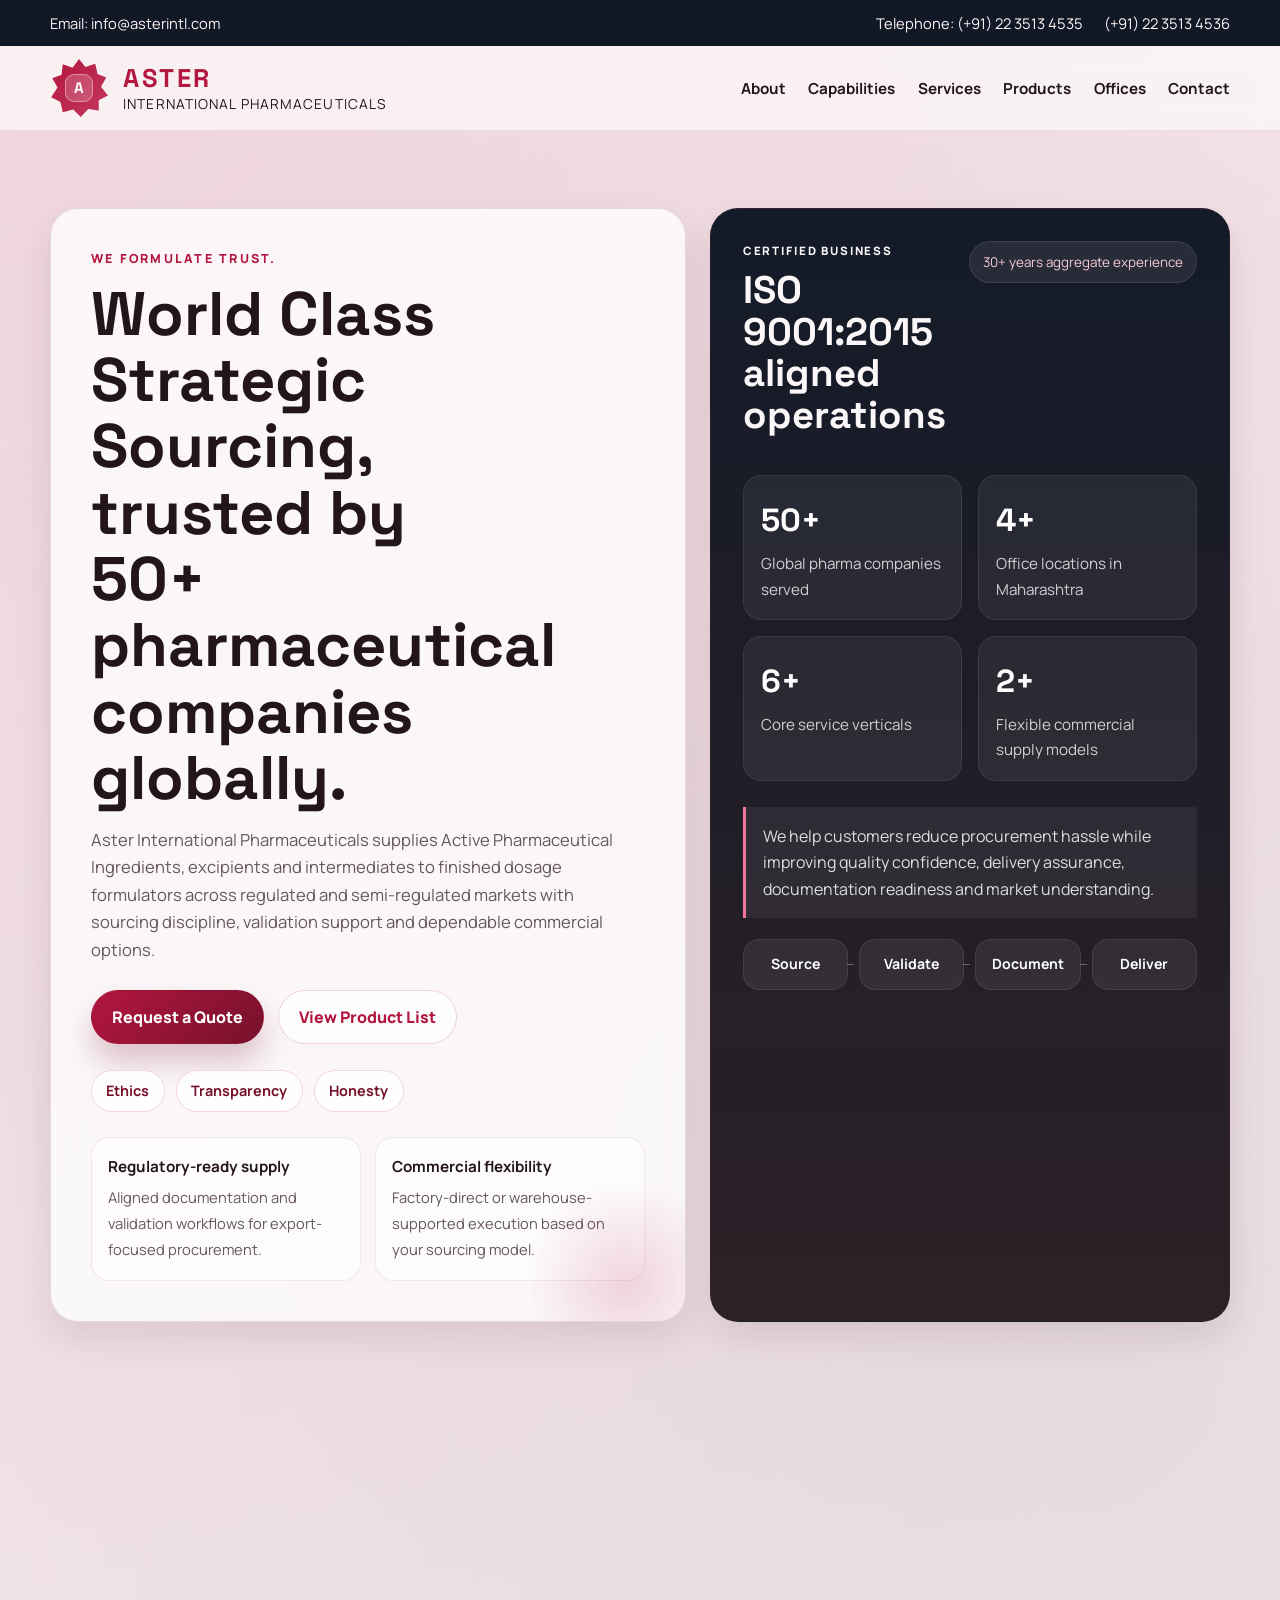
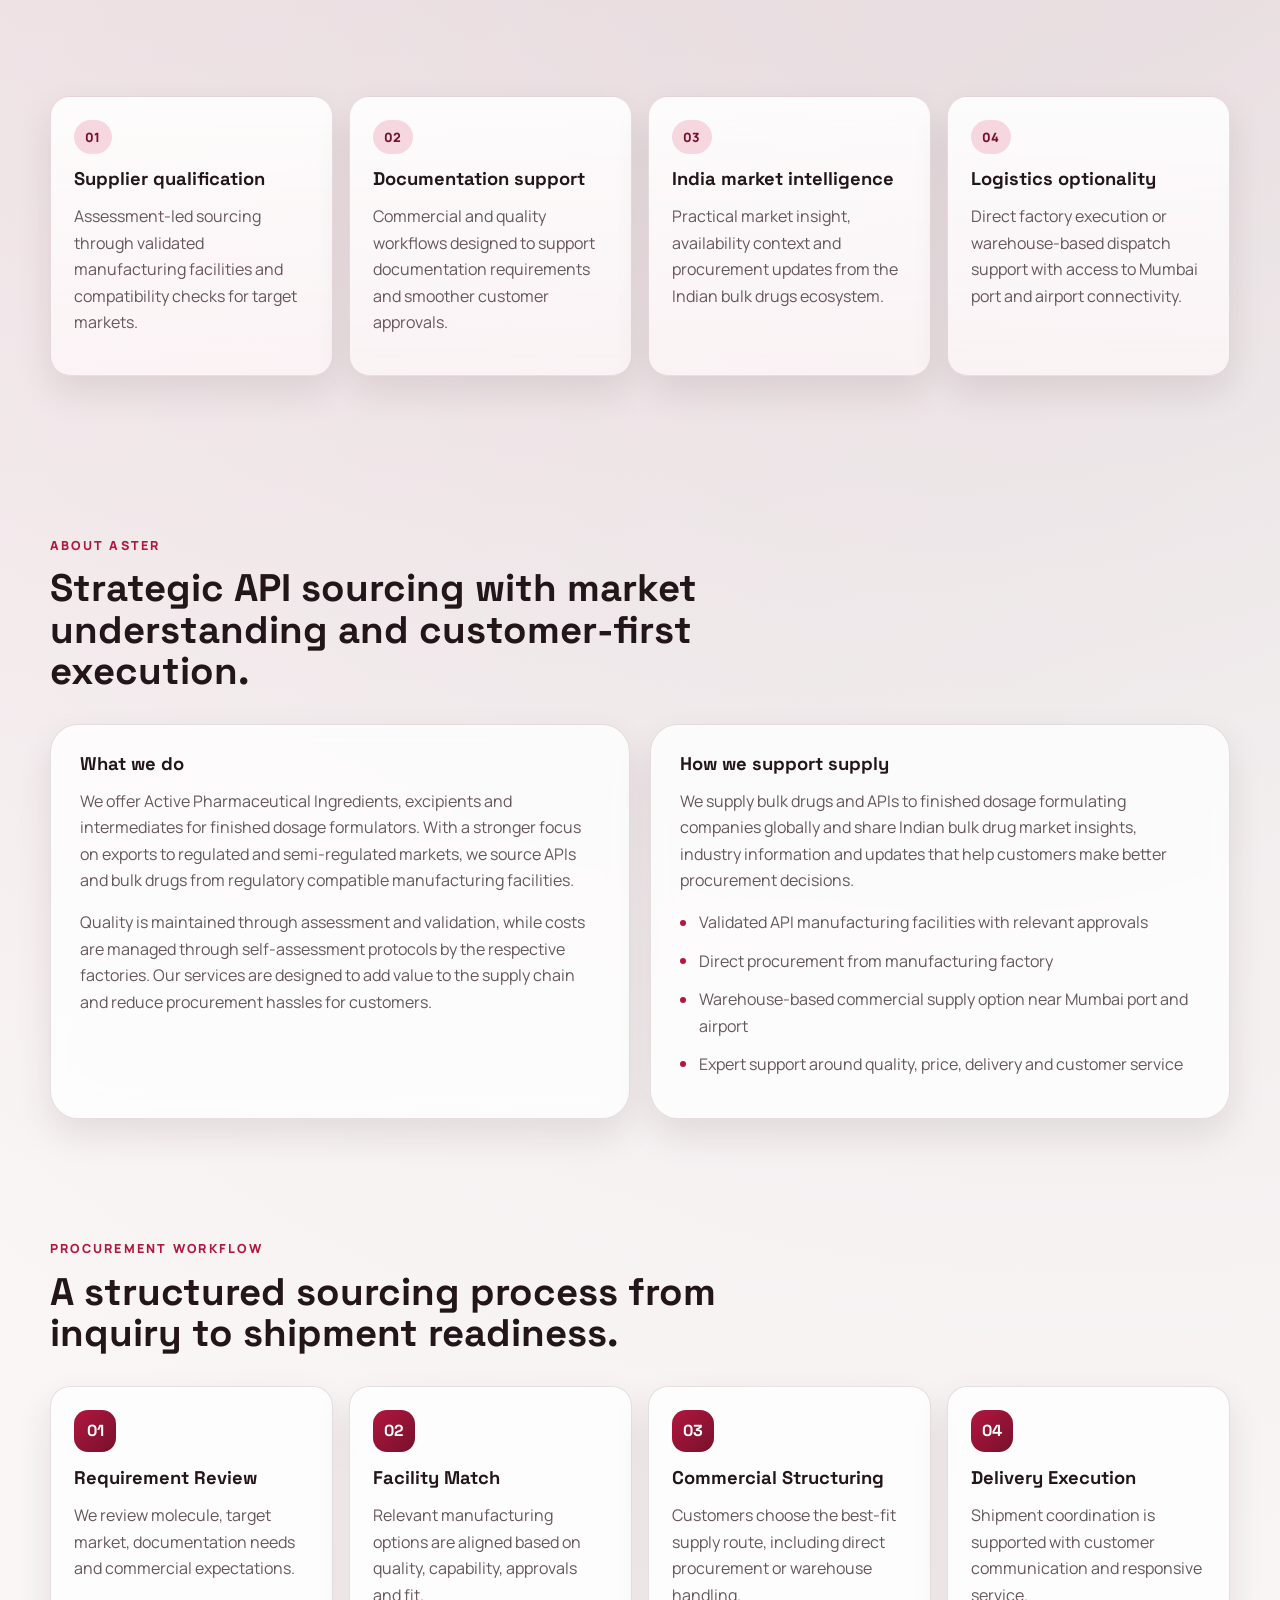
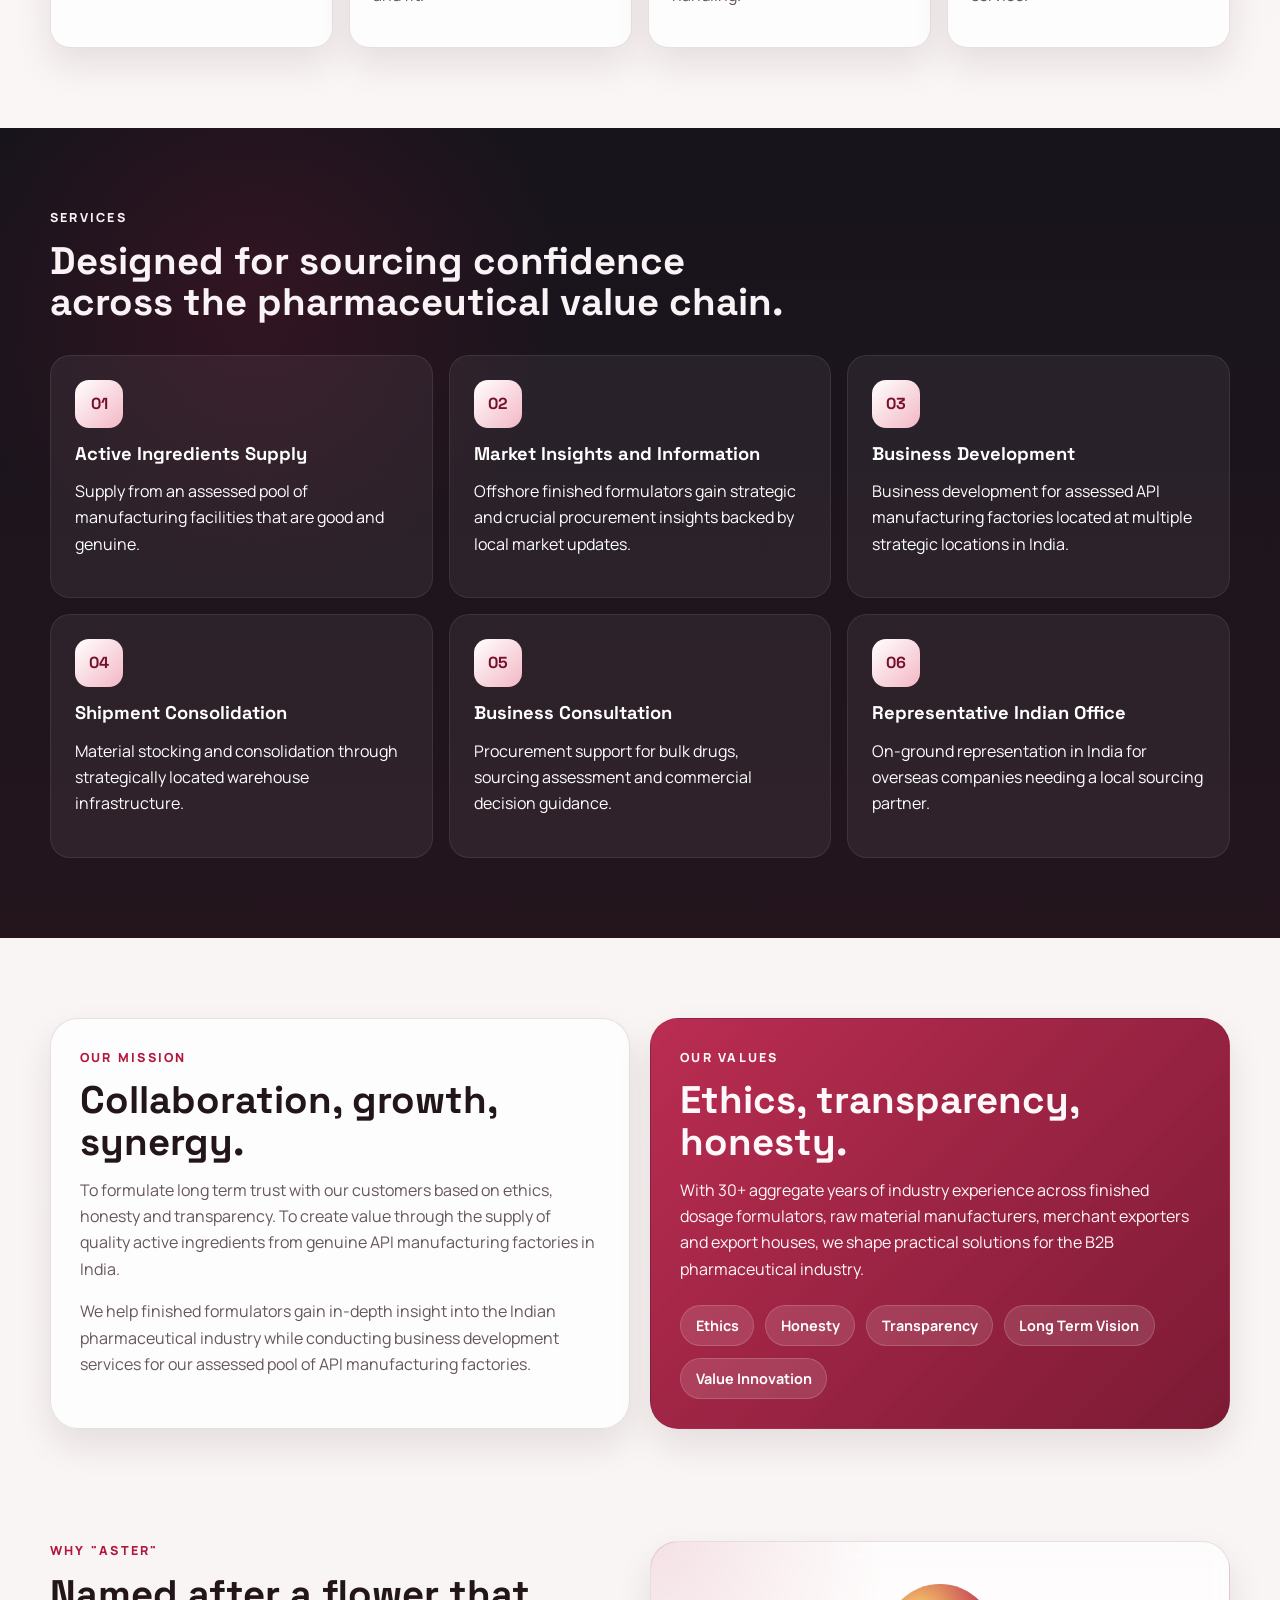
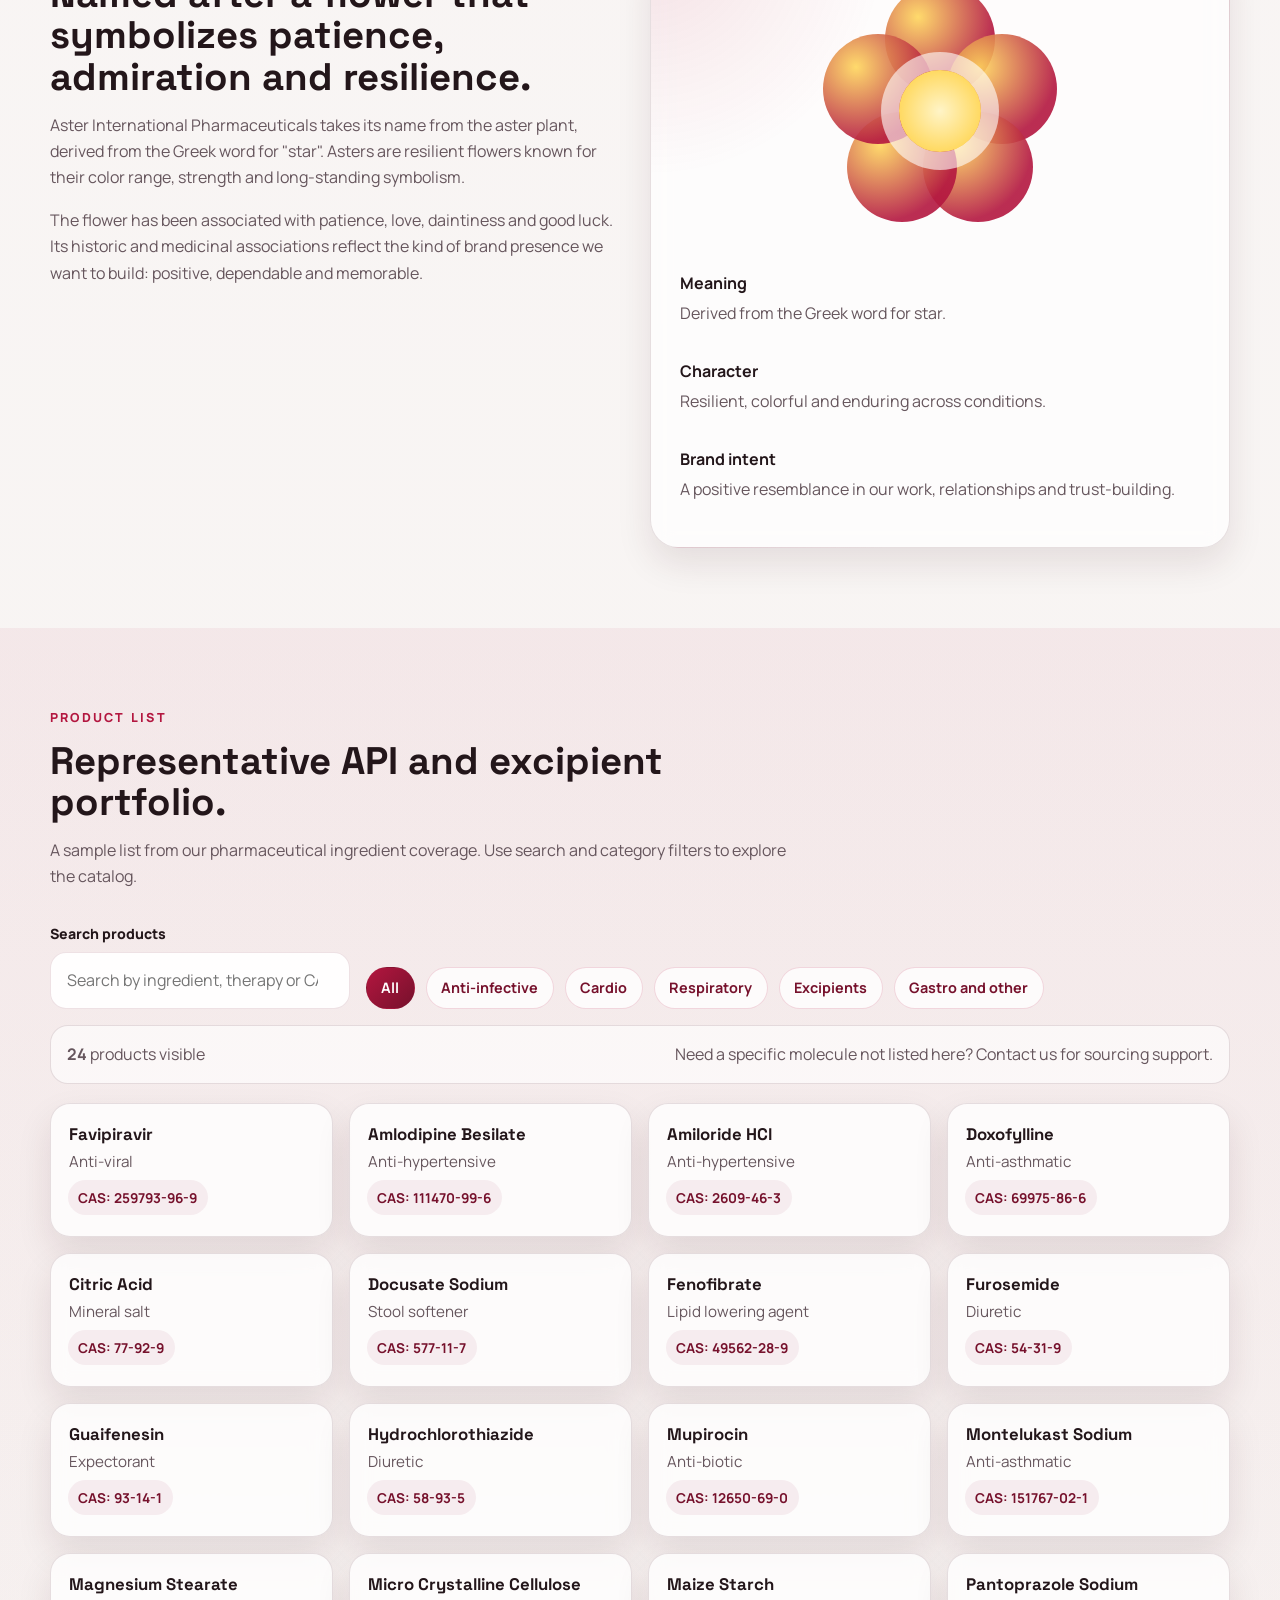
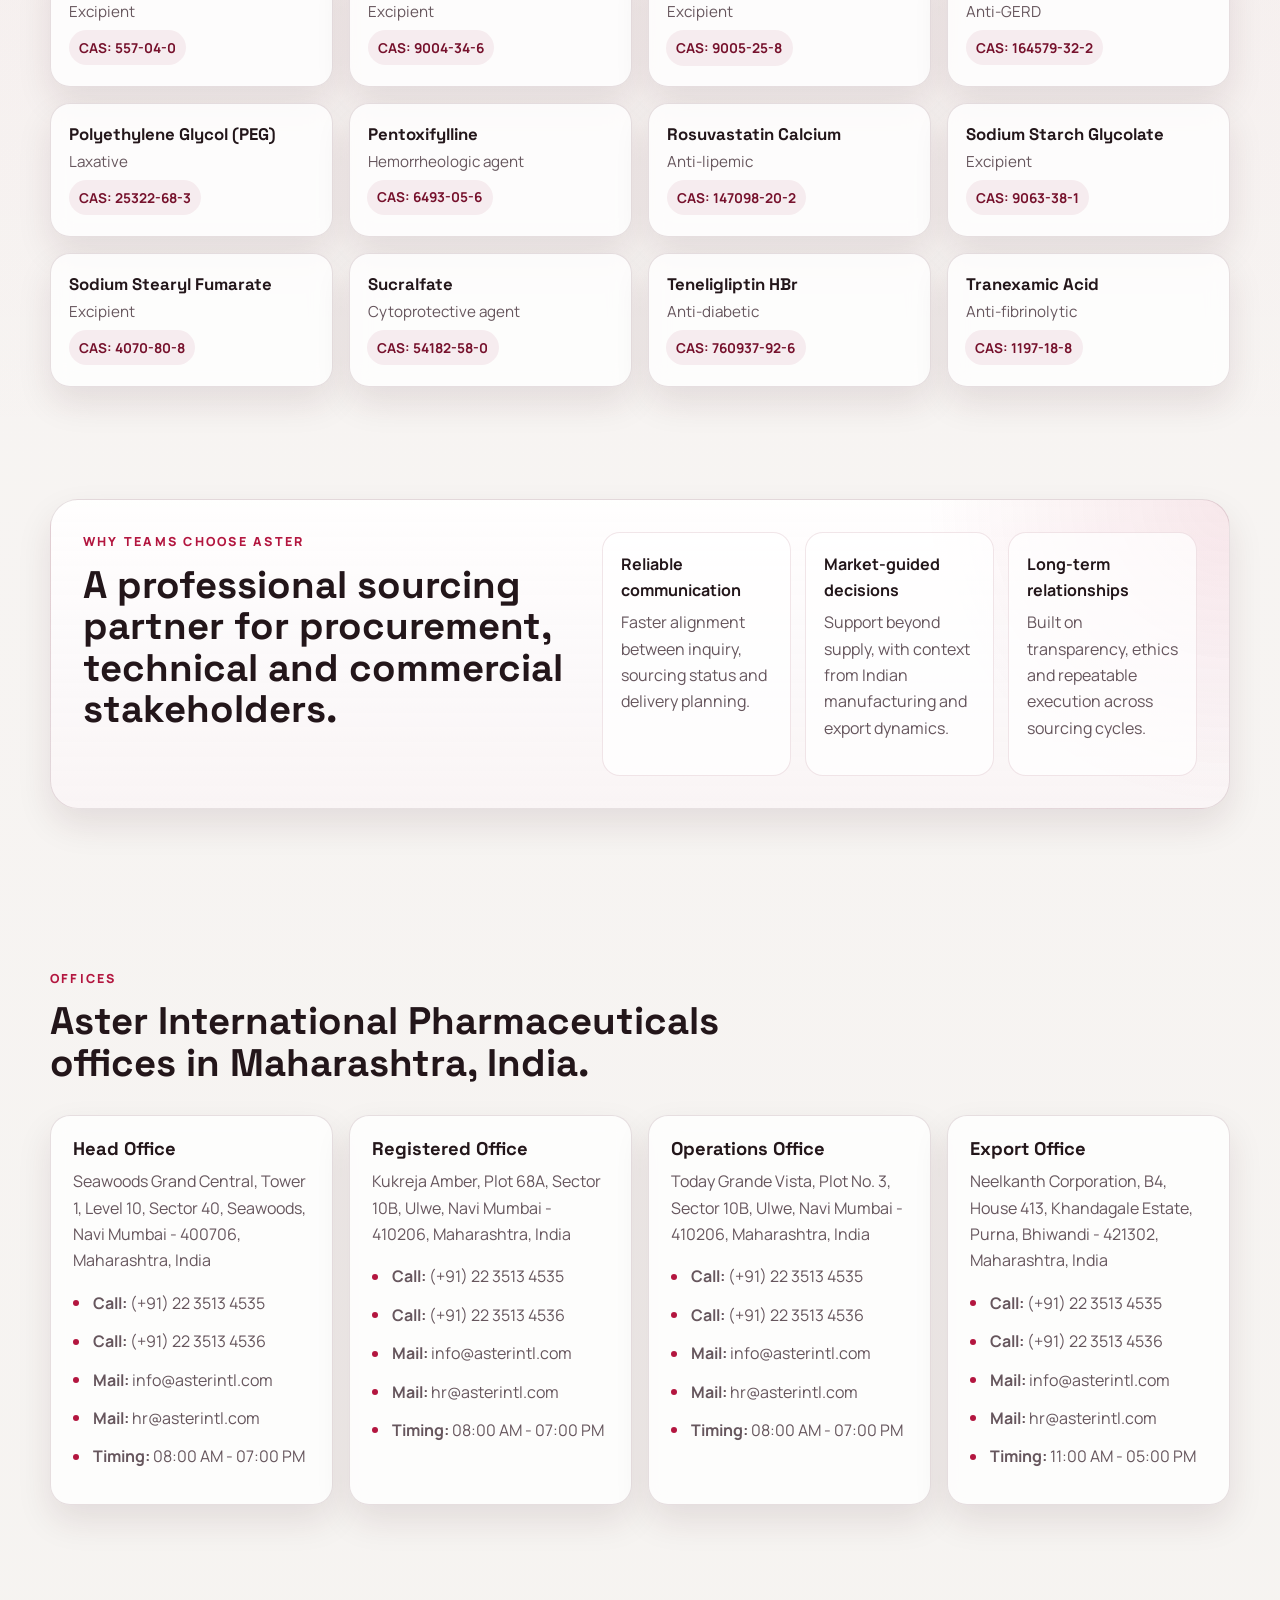
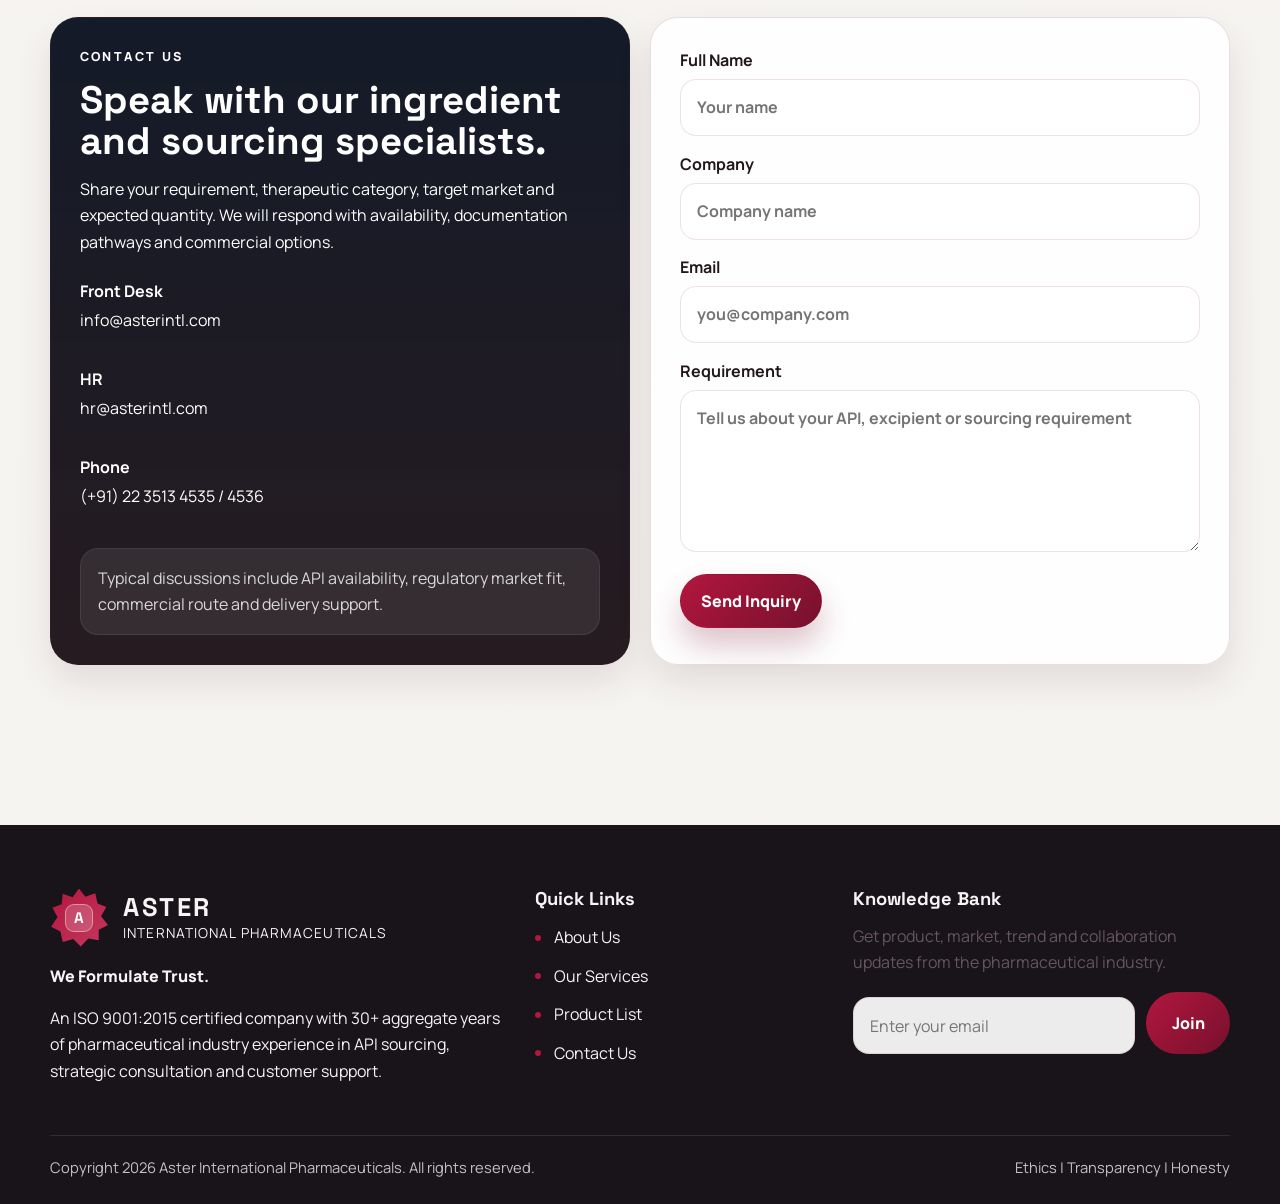
==== index.html @ e291c4d7 "Add files via upload" ====
<!DOCTYPE html>
<html lang="en">
<head>
  <meta charset="UTF-8">
  <meta name="viewport" content="width=device-width, initial-scale=1.0">
  <title>Aster International | Strategic Pharmaceutical Ingredient Sourcing</title>
  <meta
    name="description"
    content="Aster International Pharmaceuticals offers strategic sourcing, APIs, excipients, market insights, and export support for pharmaceutical companies globally."
  >
  <link rel="preconnect" href="https://fonts.googleapis.com">
  <link rel="preconnect" href="https://fonts.gstatic.com" crossorigin>
  <link
    href="https://fonts.googleapis.com/css2?family=Manrope:wght@400;500;600;700;800&family=Space+Grotesk:wght@500;700&display=swap"
    rel="stylesheet"
  >
  <link rel="stylesheet" href="styles.css">
</head>
<body>
  <div class="topbar">
    <div class="container topbar-inner">
      <a href="mailto:info@asterintl.com">Email: info@asterintl.com</a>
      <div class="topbar-phones">
        <a href="tel:+912235134535">Telephone: (+91) 22 3513 4535</a>
        <a href="tel:+912235134536">(+91) 22 3513 4536</a>
      </div>
    </div>
  </div>

  <header class="site-header">
    <nav class="nav container">
      <a href="#top" class="brand">
        <span class="brand-seal" aria-hidden="true">
          <span class="brand-seal-core">A</span>
        </span>
        <span class="brand-copy">
          <strong>ASTER</strong>
          <small>International Pharmaceuticals</small>
        </span>
      </a>
      <button class="nav-toggle" aria-label="Toggle menu" aria-expanded="false">Menu</button>
      <ul class="nav-links">
        <li><a href="#about">About</a></li>
        <li><a href="#capabilities">Capabilities</a></li>
        <li><a href="#services">Services</a></li>
        <li><a href="#products">Products</a></li>
        <li><a href="#offices">Offices</a></li>
        <li><a href="#contact">Contact</a></li>
      </ul>
    </nav>
  </header>

  <main id="top">
    <section class="hero">
      <div class="container hero-grid">
        <div class="hero-copy reveal">
          <p class="eyebrow">We Formulate Trust.</p>
          <h1>World Class Strategic Sourcing, trusted by 50+ pharmaceutical companies globally.</h1>
          <p class="hero-text">
            Aster International Pharmaceuticals supplies Active Pharmaceutical Ingredients,
            excipients and intermediates to finished dosage formulators across regulated
            and semi-regulated markets with sourcing discipline, validation support and
            dependable commercial options.
          </p>
          <div class="hero-actions">
            <a href="#contact" class="btn btn-primary">Request a Quote</a>
            <a href="#products" class="btn btn-secondary">View Product List</a>
          </div>
          <div class="hero-values">
            <span>Ethics</span>
            <span>Transparency</span>
            <span>Honesty</span>
          </div>
          <div class="hero-assurance">
            <div>
              <strong>Regulatory-ready supply</strong>
              <span>Aligned documentation and validation workflows for export-focused procurement.</span>
            </div>
            <div>
              <strong>Commercial flexibility</strong>
              <span>Factory-direct or warehouse-supported execution based on your sourcing model.</span>
            </div>
          </div>
        </div>

        <div class="hero-panel reveal">
          <div class="hero-panel-top">
            <div>
              <p class="panel-label">Certified Business</p>
              <h2>ISO 9001:2015 aligned operations</h2>
            </div>
            <div class="status-pill">30+ years aggregate experience</div>
          </div>

          <div class="stat-grid">
            <article class="stat-card">
              <strong class="count-up" data-target="50">0</strong>
              <span>Global pharma companies served</span>
            </article>
            <article class="stat-card">
              <strong class="count-up" data-target="4">0</strong>
              <span>Office locations in Maharashtra</span>
            </article>
            <article class="stat-card">
              <strong class="count-up" data-target="6">0</strong>
              <span>Core service verticals</span>
            </article>
            <article class="stat-card">
              <strong class="count-up" data-target="2">0</strong>
              <span>Flexible commercial supply models</span>
            </article>
          </div>

          <div class="hero-note">
            We help customers reduce procurement hassle while improving quality confidence,
            delivery assurance, documentation readiness and market understanding.
          </div>

          <div class="hero-diagram" aria-hidden="true">
            <div class="diagram-node">Source</div>
            <div class="diagram-node">Validate</div>
            <div class="diagram-node">Document</div>
            <div class="diagram-node">Deliver</div>
          </div>
        </div>
      </div>
    </section>

    <section class="trust-band">
      <div class="container trust-band-inner reveal">
        <p>Trusted by formulation and sourcing teams globally</p>
        <div class="trust-list">
          <span>Yux Pharm</span>
          <span>Al Andalous</span>
          <span>Bennett</span>
          <span>Quest</span>
          <span>NPL</span>
        </div>
      </div>
    </section>

    <section id="capabilities" class="section capability-section">
      <div class="container">
        <div class="section-head reveal">
          <p class="eyebrow">Capabilities</p>
          <h2>Built for procurement teams that need speed, clarity and compliance confidence.</h2>
        </div>

        <div class="capability-grid">
          <article class="capability-card reveal">
            <span class="capability-kicker">01</span>
            <h3>Supplier qualification</h3>
            <p>Assessment-led sourcing through validated manufacturing facilities and compatibility checks for target markets.</p>
          </article>
          <article class="capability-card reveal">
            <span class="capability-kicker">02</span>
            <h3>Documentation support</h3>
            <p>Commercial and quality workflows designed to support documentation requirements and smoother customer approvals.</p>
          </article>
          <article class="capability-card reveal">
            <span class="capability-kicker">03</span>
            <h3>India market intelligence</h3>
            <p>Practical market insight, availability context and procurement updates from the Indian bulk drugs ecosystem.</p>
          </article>
          <article class="capability-card reveal">
            <span class="capability-kicker">04</span>
            <h3>Logistics optionality</h3>
            <p>Direct factory execution or warehouse-based dispatch support with access to Mumbai port and airport connectivity.</p>
          </article>
        </div>
      </div>
    </section>

    <section id="about" class="section">
      <div class="container">
        <div class="section-head reveal">
          <p class="eyebrow">About Aster</p>
          <h2>Strategic API sourcing with market understanding and customer-first execution.</h2>
        </div>

        <div class="about-grid">
          <article class="glass-card reveal">
            <h3>What we do</h3>
            <p>
              We offer Active Pharmaceutical Ingredients, excipients and intermediates for finished dosage formulators.
              With a stronger focus on exports to regulated and semi-regulated markets, we source APIs and bulk drugs
              from regulatory compatible manufacturing facilities.
            </p>
            <p>
              Quality is maintained through assessment and validation, while costs are managed through self-assessment
              protocols by the respective factories. Our services are designed to add value to the supply chain and reduce
              procurement hassles for customers.
            </p>
          </article>

          <article class="glass-card reveal">
            <h3>How we support supply</h3>
            <p>
              We supply bulk drugs and APIs to finished dosage formulating companies globally and share Indian bulk drug
              market insights, industry information and updates that help customers make better procurement decisions.
            </p>
            <ul class="feature-list">
              <li>Validated API manufacturing facilities with relevant approvals</li>
              <li>Direct procurement from manufacturing factory</li>
              <li>Warehouse-based commercial supply option near Mumbai port and airport</li>
              <li>Expert support around quality, price, delivery and customer service</li>
            </ul>
          </article>
        </div>
      </div>
    </section>

    <section class="section process-section">
      <div class="container">
        <div class="section-head reveal">
          <p class="eyebrow">Procurement Workflow</p>
          <h2>A structured sourcing process from inquiry to shipment readiness.</h2>
        </div>

        <div class="process-grid">
          <article class="process-step reveal">
            <span>01</span>
            <h3>Requirement Review</h3>
            <p>We review molecule, target market, documentation needs and commercial expectations.</p>
          </article>
          <article class="process-step reveal">
            <span>02</span>
            <h3>Facility Match</h3>
            <p>Relevant manufacturing options are aligned based on quality, capability, approvals and fit.</p>
          </article>
          <article class="process-step reveal">
            <span>03</span>
            <h3>Commercial Structuring</h3>
            <p>Customers choose the best-fit supply route, including direct procurement or warehouse handling.</p>
          </article>
          <article class="process-step reveal">
            <span>04</span>
            <h3>Delivery Execution</h3>
            <p>Shipment coordination is supported with customer communication and responsive service.</p>
          </article>
        </div>
      </div>
    </section>

    <section id="services" class="section section-dark">
      <div class="container">
        <div class="section-head reveal section-head-dark">
          <p class="eyebrow">Services</p>
          <h2>Designed for sourcing confidence across the pharmaceutical value chain.</h2>
        </div>

        <div class="services-grid">
          <article class="service-card reveal">
            <span class="service-icon">01</span>
            <h3>Active Ingredients Supply</h3>
            <p>Supply from an assessed pool of manufacturing facilities that are good and genuine.</p>
          </article>
          <article class="service-card reveal">
            <span class="service-icon">02</span>
            <h3>Market Insights and Information</h3>
            <p>Offshore finished formulators gain strategic and crucial procurement insights backed by local market updates.</p>
          </article>
          <article class="service-card reveal">
            <span class="service-icon">03</span>
            <h3>Business Development</h3>
            <p>Business development for assessed API manufacturing factories located at multiple strategic locations in India.</p>
          </article>
          <article class="service-card reveal">
            <span class="service-icon">04</span>
            <h3>Shipment Consolidation</h3>
            <p>Material stocking and consolidation through strategically located warehouse infrastructure.</p>
          </article>
          <article class="service-card reveal">
            <span class="service-icon">05</span>
            <h3>Business Consultation</h3>
            <p>Procurement support for bulk drugs, sourcing assessment and commercial decision guidance.</p>
          </article>
          <article class="service-card reveal">
            <span class="service-icon">06</span>
            <h3>Representative Indian Office</h3>
            <p>On-ground representation in India for overseas companies needing a local sourcing partner.</p>
          </article>
        </div>
      </div>
    </section>

    <section class="section">
      <div class="container">
        <div class="split-showcase">
          <article class="showcase-card reveal">
            <p class="eyebrow">Our Mission</p>
            <h2>Collaboration, growth, synergy.</h2>
            <p>
              To formulate long term trust with our customers based on ethics, honesty and transparency.
              To create value through the supply of quality active ingredients from genuine API manufacturing factories in India.
            </p>
            <p>
              We help finished formulators gain in-depth insight into the Indian pharmaceutical industry while conducting
              business development services for our assessed pool of API manufacturing factories.
            </p>
          </article>

          <article class="showcase-card reveal accent-card">
            <p class="eyebrow">Our Values</p>
            <h2>Ethics, transparency, honesty.</h2>
            <p>
              With 30+ aggregate years of industry experience across finished dosage formulators, raw material manufacturers,
              merchant exporters and export houses, we shape practical solutions for the B2B pharmaceutical industry.
            </p>
            <div class="value-tags">
              <span>Ethics</span>
              <span>Honesty</span>
              <span>Transparency</span>
              <span>Long Term Vision</span>
              <span>Value Innovation</span>
            </div>
          </article>
        </div>
      </div>
    </section>

    <section class="section story-section">
      <div class="container story-grid">
        <div class="story-copy reveal">
          <p class="eyebrow">Why "Aster"</p>
          <h2>Named after a flower that symbolizes patience, admiration and resilience.</h2>
          <p>
            Aster International Pharmaceuticals takes its name from the aster plant, derived from the Greek word for "star".
            Asters are resilient flowers known for their color range, strength and long-standing symbolism.
          </p>
          <p>
            The flower has been associated with patience, love, daintiness and good luck. Its historic and medicinal
            associations reflect the kind of brand presence we want to build: positive, dependable and memorable.
          </p>
        </div>
        <div class="story-panel reveal">
          <div class="flower-art" aria-hidden="true">
            <span></span>
            <span></span>
            <span></span>
            <span></span>
            <span></span>
          </div>
          <div class="story-points">
            <div>
              <strong>Meaning</strong>
              <p>Derived from the Greek word for star.</p>
            </div>
            <div>
              <strong>Character</strong>
              <p>Resilient, colorful and enduring across conditions.</p>
            </div>
            <div>
              <strong>Brand intent</strong>
              <p>A positive resemblance in our work, relationships and trust-building.</p>
            </div>
          </div>
        </div>
      </div>
    </section>

    <section id="products" class="section section-soft">
      <div class="container">
        <div class="section-head reveal">
          <p class="eyebrow">Product List</p>
          <h2>Representative API and excipient portfolio.</h2>
          <p>
            A sample list from our pharmaceutical ingredient coverage. Use search and category filters to explore the catalog.
          </p>
        </div>

        <div class="catalog-toolbar reveal">
          <label class="search-field">
            <span class="search-label">Search products</span>
            <input id="product-search" type="search" placeholder="Search by ingredient, therapy or CAS">
          </label>
          <div class="filters" role="tablist" aria-label="Product categories">
            <button class="filter-chip active" data-filter="all" type="button">All</button>
            <button class="filter-chip" data-filter="anti-infective" type="button">Anti-infective</button>
            <button class="filter-chip" data-filter="cardio" type="button">Cardio</button>
            <button class="filter-chip" data-filter="respiratory" type="button">Respiratory</button>
            <button class="filter-chip" data-filter="excipient" type="button">Excipients</button>
            <button class="filter-chip" data-filter="gastro" type="button">Gastro and other</button>
          </div>
        </div>

        <div class="catalog-summary reveal">
          <p><strong id="visible-product-count">24</strong> products visible</p>
          <p>Need a specific molecule not listed here? Contact us for sourcing support.</p>
        </div>

        <div class="products-grid">
          <article class="product-card reveal" data-category="anti-infective">
            <h3>Favipiravir</h3>
            <p>Anti-viral</p>
            <span>CAS: 259793-96-9</span>
          </article>
          <article class="product-card reveal" data-category="cardio">
            <h3>Amlodipine Besilate</h3>
            <p>Anti-hypertensive</p>
            <span>CAS: 111470-99-6</span>
          </article>
          <article class="product-card reveal" data-category="cardio">
            <h3>Amiloride HCl</h3>
            <p>Anti-hypertensive</p>
            <span>CAS: 2609-46-3</span>
          </article>
          <article class="product-card reveal" data-category="respiratory">
            <h3>Doxofylline</h3>
            <p>Anti-asthmatic</p>
            <span>CAS: 69975-86-6</span>
          </article>
          <article class="product-card reveal" data-category="gastro">
            <h3>Citric Acid</h3>
            <p>Mineral salt</p>
            <span>CAS: 77-92-9</span>
          </article>
          <article class="product-card reveal" data-category="gastro">
            <h3>Docusate Sodium</h3>
            <p>Stool softener</p>
            <span>CAS: 577-11-7</span>
          </article>
          <article class="product-card reveal" data-category="cardio">
            <h3>Fenofibrate</h3>
            <p>Lipid lowering agent</p>
            <span>CAS: 49562-28-9</span>
          </article>
          <article class="product-card reveal" data-category="cardio">
            <h3>Furosemide</h3>
            <p>Diuretic</p>
            <span>CAS: 54-31-9</span>
          </article>
          <article class="product-card reveal" data-category="respiratory">
            <h3>Guaifenesin</h3>
            <p>Expectorant</p>
            <span>CAS: 93-14-1</span>
          </article>
          <article class="product-card reveal" data-category="cardio">
            <h3>Hydrochlorothiazide</h3>
            <p>Diuretic</p>
            <span>CAS: 58-93-5</span>
          </article>
          <article class="product-card reveal" data-category="anti-infective">
            <h3>Mupirocin</h3>
            <p>Anti-biotic</p>
            <span>CAS: 12650-69-0</span>
          </article>
          <article class="product-card reveal" data-category="respiratory">
            <h3>Montelukast Sodium</h3>
            <p>Anti-asthmatic</p>
            <span>CAS: 151767-02-1</span>
          </article>
          <article class="product-card reveal" data-category="excipient">
            <h3>Magnesium Stearate</h3>
            <p>Excipient</p>
            <span>CAS: 557-04-0</span>
          </article>
          <article class="product-card reveal" data-category="excipient">
            <h3>Micro Crystalline Cellulose</h3>
            <p>Excipient</p>
            <span>CAS: 9004-34-6</span>
          </article>
          <article class="product-card reveal" data-category="excipient">
            <h3>Maize Starch</h3>
            <p>Excipient</p>
            <span>CAS: 9005-25-8</span>
          </article>
          <article class="product-card reveal" data-category="gastro">
            <h3>Pantoprazole Sodium</h3>
            <p>Anti-GERD</p>
            <span>CAS: 164579-32-2</span>
          </article>
          <article class="product-card reveal" data-category="gastro">
            <h3>Polyethylene Glycol (PEG)</h3>
            <p>Laxative</p>
            <span>CAS: 25322-68-3</span>
          </article>
          <article class="product-card reveal" data-category="gastro">
            <h3>Pentoxifylline</h3>
            <p>Hemorrheologic agent</p>
            <span>CAS: 6493-05-6</span>
          </article>
          <article class="product-card reveal" data-category="cardio">
            <h3>Rosuvastatin Calcium</h3>
            <p>Anti-lipemic</p>
            <span>CAS: 147098-20-2</span>
          </article>
          <article class="product-card reveal" data-category="excipient">
            <h3>Sodium Starch Glycolate</h3>
            <p>Excipient</p>
            <span>CAS: 9063-38-1</span>
          </article>
          <article class="product-card reveal" data-category="excipient">
            <h3>Sodium Stearyl Fumarate</h3>
            <p>Excipient</p>
            <span>CAS: 4070-80-8</span>
          </article>
          <article class="product-card reveal" data-category="gastro">
            <h3>Sucralfate</h3>
            <p>Cytoprotective agent</p>
            <span>CAS: 54182-58-0</span>
          </article>
          <article class="product-card reveal" data-category="gastro">
            <h3>Teneligliptin HBr</h3>
            <p>Anti-diabetic</p>
            <span>CAS: 760937-92-6</span>
          </article>
          <article class="product-card reveal" data-category="gastro">
            <h3>Tranexamic Acid</h3>
            <p>Anti-fibrinolytic</p>
            <span>CAS: 1197-18-8</span>
          </article>
        </div>
      </div>
    </section>

    <section class="section assurance-section">
      <div class="container">
        <div class="assurance-panel reveal">
          <div>
            <p class="eyebrow">Why Teams Choose Aster</p>
            <h2>A professional sourcing partner for procurement, technical and commercial stakeholders.</h2>
          </div>
          <div class="assurance-points">
            <article>
              <strong>Reliable communication</strong>
              <p>Faster alignment between inquiry, sourcing status and delivery planning.</p>
            </article>
            <article>
              <strong>Market-guided decisions</strong>
              <p>Support beyond supply, with context from Indian manufacturing and export dynamics.</p>
            </article>
            <article>
              <strong>Long-term relationships</strong>
              <p>Built on transparency, ethics and repeatable execution across sourcing cycles.</p>
            </article>
          </div>
        </div>
      </div>
    </section>

    <section id="offices" class="section">
      <div class="container">
        <div class="section-head reveal">
          <p class="eyebrow">Offices</p>
          <h2>Aster International Pharmaceuticals offices in Maharashtra, India.</h2>
        </div>

        <div class="office-grid">
          <article class="office-card reveal">
            <h3>Head Office</h3>
            <p>Seawoods Grand Central, Tower 1, Level 10, Sector 40, Seawoods, Navi Mumbai - 400706, Maharashtra, India</p>
            <ul>
              <li><strong>Call:</strong> (+91) 22 3513 4535</li>
              <li><strong>Call:</strong> (+91) 22 3513 4536</li>
              <li><strong>Mail:</strong> info@asterintl.com</li>
              <li><strong>Mail:</strong> hr@asterintl.com</li>
              <li><strong>Timing:</strong> 08:00 AM - 07:00 PM</li>
            </ul>
          </article>

          <article class="office-card reveal">
            <h3>Registered Office</h3>
            <p>Kukreja Amber, Plot 68A, Sector 10B, Ulwe, Navi Mumbai - 410206, Maharashtra, India</p>
            <ul>
              <li><strong>Call:</strong> (+91) 22 3513 4535</li>
              <li><strong>Call:</strong> (+91) 22 3513 4536</li>
              <li><strong>Mail:</strong> info@asterintl.com</li>
              <li><strong>Mail:</strong> hr@asterintl.com</li>
              <li><strong>Timing:</strong> 08:00 AM - 07:00 PM</li>
            </ul>
          </article>

          <article class="office-card reveal">
            <h3>Operations Office</h3>
            <p>Today Grande Vista, Plot No. 3, Sector 10B, Ulwe, Navi Mumbai - 410206, Maharashtra, India</p>
            <ul>
              <li><strong>Call:</strong> (+91) 22 3513 4535</li>
              <li><strong>Call:</strong> (+91) 22 3513 4536</li>
              <li><strong>Mail:</strong> info@asterintl.com</li>
              <li><strong>Mail:</strong> hr@asterintl.com</li>
              <li><strong>Timing:</strong> 08:00 AM - 07:00 PM</li>
            </ul>
          </article>

          <article class="office-card reveal">
            <h3>Export Office</h3>
            <p>Neelkanth Corporation, B4, House 413, Khandagale Estate, Purna, Bhiwandi - 421302, Maharashtra, India</p>
            <ul>
              <li><strong>Call:</strong> (+91) 22 3513 4535</li>
              <li><strong>Call:</strong> (+91) 22 3513 4536</li>
              <li><strong>Mail:</strong> info@asterintl.com</li>
              <li><strong>Mail:</strong> hr@asterintl.com</li>
              <li><strong>Timing:</strong> 11:00 AM - 05:00 PM</li>
            </ul>
          </article>
        </div>
      </div>
    </section>

    <section id="contact" class="section section-contact">
      <div class="container contact-grid">
        <div class="contact-copy reveal">
          <p class="eyebrow">Contact Us</p>
          <h2>Speak with our ingredient and sourcing specialists.</h2>
          <p>
            Share your requirement, therapeutic category, target market and expected quantity.
            We will respond with availability, documentation pathways and commercial options.
          </p>
          <div class="contact-points">
            <div>
              <strong>Front Desk</strong>
              <p>info@asterintl.com</p>
            </div>
            <div>
              <strong>HR</strong>
              <p>hr@asterintl.com</p>
            </div>
            <div>
              <strong>Phone</strong>
              <p>(+91) 22 3513 4535 / 4536</p>
            </div>
          </div>
          <div class="response-note">
            Typical discussions include API availability, regulatory market fit, commercial route and delivery support.
          </div>
        </div>

        <form class="contact-form reveal">
          <label>
            Full Name
            <input type="text" placeholder="Your name" required>
          </label>
          <label>
            Company
            <input type="text" placeholder="Company name" required>
          </label>
          <label>
            Email
            <input type="email" placeholder="you@company.com" required>
          </label>
          <label>
            Requirement
            <textarea rows="5" placeholder="Tell us about your API, excipient or sourcing requirement"></textarea>
          </label>
          <button type="submit" class="btn btn-primary">Send Inquiry</button>
        </form>
      </div>
    </section>
  </main>

  <footer class="site-footer">
    <div class="container footer-grid">
      <div class="footer-brand">
        <a href="#top" class="brand footer-brand-lockup">
          <span class="brand-seal" aria-hidden="true">
            <span class="brand-seal-core">A</span>
          </span>
          <span class="brand-copy">
            <strong>ASTER</strong>
            <small>International Pharmaceuticals</small>
          </span>
        </a>
        <p class="footer-tagline">We Formulate Trust.</p>
        <p>
          An ISO 9001:2015 certified company with 30+ aggregate years of pharmaceutical
          industry experience in API sourcing, strategic consultation and customer support.
        </p>
      </div>

      <div>
        <h3>Quick Links</h3>
        <ul class="footer-links">
          <li><a href="#about">About Us</a></li>
          <li><a href="#services">Our Services</a></li>
          <li><a href="#products">Product List</a></li>
          <li><a href="#contact">Contact Us</a></li>
        </ul>
      </div>

      <div>
        <h3>Knowledge Bank</h3>
        <p>
          Get product, market, trend and collaboration updates from the pharmaceutical industry.
        </p>
        <form class="newsletter-form">
          <input type="email" placeholder="Enter your email" aria-label="Enter your email">
          <button type="submit" aria-label="Subscribe">Join</button>
        </form>
      </div>
    </div>

    <div class="container footer-bottom">
      <p>Copyright <span id="year"></span> Aster International Pharmaceuticals. All rights reserved.</p>
      <p>Ethics | Transparency | Honesty</p>
    </div>
  </footer>

  <script src="script.js"></script>
</body>
</html>
---- styles.css ----
:root {
  --bg: #f7f4f2;
  --paper: #fffdfc;
  --surface: rgba(255, 255, 255, 0.78);
  --surface-strong: #ffffff;
  --surface-soft: #f6ecef;
  --ink: #23161a;
  --muted: #66565d;
  --line: rgba(95, 51, 63, 0.15);
  --brand: #b3163f;
  --brand-deep: #76112c;
  --brand-soft: #f6d7df;
  --accent: #111826;
  --shadow-lg: 0 24px 60px rgba(57, 17, 31, 0.14);
  --shadow-md: 0 16px 35px rgba(57, 17, 31, 0.1);
  --radius-lg: 28px;
  --radius-md: 20px;
  --radius-sm: 14px;
}

* {
  box-sizing: border-box;
}

html {
  scroll-behavior: smooth;
}

body {
  margin: 0;
  font-family: "Manrope", sans-serif;
  color: var(--ink);
  background:
    radial-gradient(circle at top left, rgba(179, 22, 63, 0.14), transparent 30%),
    radial-gradient(circle at 85% 15%, rgba(17, 24, 38, 0.08), transparent 24%),
    linear-gradient(180deg, #fcf7f8 0%, #f5f3f0 100%);
  line-height: 1.65;
}

a {
  color: inherit;
}

button,
input,
textarea {
  font: inherit;
}

.container {
  width: min(1180px, calc(100% - 40px));
  margin: 0 auto;
}

.topbar {
  background: var(--accent);
  color: #f7f2f3;
  font-size: 0.92rem;
}

.topbar-inner {
  min-height: 46px;
  display: flex;
  align-items: center;
  justify-content: space-between;
  gap: 1rem;
}

.topbar a {
  text-decoration: none;
  color: #fff6f7;
}

.topbar-phones {
  display: flex;
  gap: 1.3rem;
  flex-wrap: wrap;
}

.site-header {
  position: sticky;
  top: 0;
  z-index: 30;
  backdrop-filter: blur(14px);
  background: rgba(252, 247, 248, 0.8);
  border-bottom: 1px solid rgba(118, 17, 44, 0.09);
}

.nav {
  min-height: 84px;
  display: flex;
  align-items: center;
  justify-content: space-between;
  gap: 1rem;
}

.brand {
  display: inline-flex;
  align-items: center;
  gap: 0.95rem;
  text-decoration: none;
}

.brand-seal {
  position: relative;
  width: 58px;
  height: 58px;
  display: inline-flex;
  align-items: center;
  justify-content: center;
  color: white;
  background: linear-gradient(135deg, var(--brand), #c4385e);
  clip-path: polygon(50% 0%, 61% 14%, 78% 8%, 82% 26%, 97% 32%, 88% 48%, 100% 63%, 84% 71%, 84% 89%, 66% 86%, 53% 100%, 40% 87%, 22% 92%, 18% 74%, 2% 66%, 13% 49%, 4% 33%, 20% 27%, 22% 9%, 39% 15%);
  box-shadow: var(--shadow-md);
}

.brand-seal-core {
  display: inline-flex;
  align-items: center;
  justify-content: center;
  width: 28px;
  height: 28px;
  border-radius: 9px;
  background: rgba(255, 255, 255, 0.18);
  border: 1px solid rgba(255, 255, 255, 0.4);
  font-family: "Space Grotesk", sans-serif;
  font-size: 0.95rem;
  font-weight: 700;
}

.brand-copy {
  display: flex;
  flex-direction: column;
  line-height: 1;
}

.brand-copy strong {
  font-family: "Space Grotesk", sans-serif;
  font-size: clamp(1.4rem, 2vw, 2rem);
  letter-spacing: 0.1em;
  color: var(--brand);
}

.brand-copy small {
  margin-top: 0.35rem;
  font-size: 0.86rem;
  text-transform: uppercase;
  letter-spacing: 0.08em;
  color: var(--ink);
}

.nav-toggle {
  display: none;
  padding: 0.72rem 1rem;
  border-radius: 999px;
  border: 1px solid var(--line);
  background: rgba(255, 255, 255, 0.7);
  color: var(--ink);
}

.nav-links {
  display: flex;
  align-items: center;
  gap: 1.4rem;
  list-style: none;
  margin: 0;
  padding: 0;
}

.nav-links a {
  text-decoration: none;
  font-weight: 700;
  font-size: 0.95rem;
  color: var(--ink);
}

.nav-links a:hover {
  color: var(--brand);
}

.hero {
  padding: 4.8rem 0 3rem;
}

.hero-grid {
  display: grid;
  grid-template-columns: 1.1fr 0.9fr;
  gap: 1.5rem;
  align-items: stretch;
}

.hero-copy,
.hero-panel,
.glass-card,
.showcase-card,
.story-panel,
.product-card,
.office-card,
.contact-form,
.contact-copy {
  border: 1px solid var(--line);
  background: var(--surface);
  backdrop-filter: blur(10px);
  box-shadow: var(--shadow-md);
}

.hero-copy {
  padding: 2.5rem;
  border-radius: var(--radius-lg);
  position: relative;
  overflow: hidden;
}

.hero-copy::before {
  content: "";
  position: absolute;
  inset: auto -50px -70px auto;
  width: 220px;
  height: 220px;
  border-radius: 50%;
  background: radial-gradient(circle, rgba(179, 22, 63, 0.16), transparent 65%);
}

.eyebrow {
  margin: 0 0 0.7rem;
  color: var(--brand);
  font-size: 0.78rem;
  font-weight: 800;
  text-transform: uppercase;
  letter-spacing: 0.18em;
}

h1,
h2,
h3 {
  margin: 0 0 0.9rem;
  font-family: "Space Grotesk", sans-serif;
  line-height: 1.08;
}

h1 {
  font-size: clamp(2.4rem, 4.8vw, 4.8rem);
  max-width: 11ch;
}

h2 {
  font-size: clamp(1.7rem, 3vw, 2.8rem);
}

h3 {
  font-size: 1.15rem;
}

p {
  margin: 0 0 1rem;
  color: var(--muted);
}

.hero-text {
  max-width: 62ch;
  font-size: 1.04rem;
}

.hero-actions {
  display: flex;
  flex-wrap: wrap;
  gap: 0.9rem;
  margin-top: 1.7rem;
}

.btn {
  display: inline-flex;
  align-items: center;
  justify-content: center;
  min-height: 48px;
  padding: 0.8rem 1.25rem;
  border-radius: 999px;
  border: 1px solid transparent;
  text-decoration: none;
  font-weight: 800;
  transition: transform 0.25s ease, box-shadow 0.25s ease, border-color 0.25s ease;
}

.btn:hover {
  transform: translateY(-2px);
}

.btn-primary {
  color: #fff;
  background: linear-gradient(135deg, var(--brand), var(--brand-deep));
  box-shadow: 0 18px 30px rgba(118, 17, 44, 0.24);
}

.btn-secondary {
  color: var(--brand);
  border-color: rgba(179, 22, 63, 0.18);
  background: rgba(255, 255, 255, 0.68);
}

.hero-values {
  margin-top: 1.6rem;
  display: flex;
  flex-wrap: wrap;
  gap: 0.7rem;
}

.hero-assurance {
  margin-top: 1.6rem;
  display: grid;
  grid-template-columns: repeat(2, minmax(0, 1fr));
  gap: 0.9rem;
}

.hero-assurance div {
  padding: 1rem 1rem 1.05rem;
  border-radius: 18px;
  background: rgba(255, 255, 255, 0.56);
  border: 1px solid rgba(118, 17, 44, 0.09);
}

.hero-assurance strong {
  display: block;
  margin-bottom: 0.28rem;
  font-size: 0.95rem;
}

.hero-assurance span {
  color: var(--muted);
  font-size: 0.92rem;
}

.hero-values span,
.value-tags span,
.trust-list span,
.filter-chip {
  border: 1px solid rgba(179, 22, 63, 0.16);
  background: rgba(255, 255, 255, 0.78);
  color: var(--brand-deep);
  border-radius: 999px;
  padding: 0.5rem 0.9rem;
  font-size: 0.9rem;
  font-weight: 700;
}

.hero-panel {
  padding: 2rem;
  border-radius: var(--radius-lg);
  background:
    linear-gradient(180deg, rgba(15, 22, 36, 0.98), rgba(33, 21, 27, 0.95)),
    var(--surface);
  color: #fbf7f8;
}

.hero-panel p,
.hero-panel span,
.hero-panel h2 {
  color: inherit;
}

.hero-panel-top {
  display: flex;
  gap: 1rem;
  align-items: flex-start;
  justify-content: space-between;
}

.panel-label {
  margin-bottom: 0.6rem;
  color: rgba(255, 255, 255, 0.72);
  text-transform: uppercase;
  letter-spacing: 0.16em;
  font-size: 0.72rem;
  font-weight: 800;
}

.status-pill {
  white-space: nowrap;
  padding: 0.55rem 0.8rem;
  border-radius: 999px;
  background: rgba(255, 255, 255, 0.08);
  border: 1px solid rgba(255, 255, 255, 0.1);
  font-size: 0.84rem;
  color: #f5cad5;
}

.stat-grid {
  display: grid;
  grid-template-columns: repeat(2, minmax(0, 1fr));
  gap: 1rem;
  margin: 1.6rem 0;
}

.stat-card {
  padding: 1.1rem;
  border-radius: 18px;
  background: rgba(255, 255, 255, 0.06);
  border: 1px solid rgba(255, 255, 255, 0.08);
}

.stat-card strong {
  display: block;
  font-family: "Space Grotesk", sans-serif;
  font-size: 2rem;
  color: #fff;
}

.stat-card span {
  display: block;
  margin-top: 0.3rem;
  font-size: 0.95rem;
  color: rgba(255, 255, 255, 0.78);
}

.hero-note {
  padding: 1rem 1.1rem;
  border-left: 3px solid #f27798;
  background: rgba(255, 255, 255, 0.06);
  color: rgba(255, 255, 255, 0.84);
}

.hero-diagram {
  display: grid;
  grid-template-columns: repeat(4, minmax(0, 1fr));
  gap: 0.7rem;
  margin-top: 1.3rem;
}

.diagram-node {
  position: relative;
  padding: 0.8rem 0.7rem;
  border-radius: 16px;
  text-align: center;
  font-size: 0.88rem;
  font-weight: 700;
  color: #fff;
  background: rgba(255, 255, 255, 0.07);
  border: 1px solid rgba(255, 255, 255, 0.08);
}

.diagram-node:not(:last-child)::after {
  content: "";
  position: absolute;
  top: 50%;
  right: -0.45rem;
  width: 0.45rem;
  height: 1px;
  background: rgba(255, 255, 255, 0.32);
}

.trust-band {
  padding: 0 0 1rem;
}

.trust-band-inner {
  display: flex;
  align-items: center;
  justify-content: space-between;
  gap: 1rem;
  padding: 1.2rem 1.4rem;
  border-radius: 999px;
  background: rgba(255, 255, 255, 0.62);
  border: 1px solid var(--line);
  box-shadow: var(--shadow-md);
}

.trust-band p {
  margin: 0;
  font-weight: 700;
  color: var(--ink);
}

.trust-list {
  display: flex;
  gap: 0.75rem;
  flex-wrap: wrap;
  justify-content: flex-end;
}

.section {
  padding: 5rem 0;
}

.capability-section,
.process-section {
  padding-top: 2.5rem;
}

.section-head {
  max-width: 760px;
  margin-bottom: 2rem;
}

.section-dark {
  background:
    radial-gradient(circle at 20% 20%, rgba(179, 22, 63, 0.16), transparent 25%),
    linear-gradient(180deg, #17141c 0%, #24151d 100%);
}

.section-head-dark h2,
.section-head-dark p {
  color: #faf3f5;
}

.about-grid,
.split-showcase,
.story-grid,
.contact-grid {
  display: grid;
  grid-template-columns: repeat(2, minmax(0, 1fr));
  gap: 1.3rem;
}

.capability-grid {
  display: grid;
  grid-template-columns: repeat(4, minmax(0, 1fr));
  gap: 1rem;
}

.capability-card {
  padding: 1.45rem;
  border-radius: var(--radius-md);
  border: 1px solid var(--line);
  background: linear-gradient(180deg, rgba(255, 255, 255, 0.88), rgba(255, 248, 250, 0.72));
  box-shadow: var(--shadow-md);
}

.capability-kicker {
  display: inline-flex;
  margin-bottom: 0.95rem;
  padding: 0.4rem 0.7rem;
  border-radius: 999px;
  background: var(--brand-soft);
  color: var(--brand-deep);
  font-size: 0.8rem;
  font-weight: 800;
}

.glass-card,
.showcase-card,
.story-panel,
.contact-copy,
.contact-form {
  padding: 1.8rem;
  border-radius: var(--radius-lg);
}

.feature-list,
.office-card ul,
.footer-links {
  margin: 1rem 0 0;
  padding: 0;
  list-style: none;
}

.feature-list li,
.office-card li,
.footer-links li {
  position: relative;
  padding-left: 1.2rem;
  margin-bottom: 0.75rem;
  color: var(--muted);
}

.feature-list li::before,
.office-card li::before,
.footer-links li::before {
  content: "";
  position: absolute;
  left: 0;
  top: 0.65rem;
  width: 6px;
  height: 6px;
  border-radius: 50%;
  background: var(--brand);
}

.services-grid {
  display: grid;
  grid-template-columns: repeat(3, minmax(0, 1fr));
  gap: 1rem;
}

.process-grid {
  display: grid;
  grid-template-columns: repeat(4, minmax(0, 1fr));
  gap: 1rem;
}

.process-step {
  position: relative;
  padding: 1.45rem;
  border-radius: var(--radius-md);
  border: 1px solid var(--line);
  background: rgba(255, 255, 255, 0.78);
  box-shadow: var(--shadow-md);
}

.process-step span {
  display: inline-flex;
  align-items: center;
  justify-content: center;
  width: 42px;
  height: 42px;
  margin-bottom: 1rem;
  border-radius: 14px;
  background: linear-gradient(135deg, var(--brand), var(--brand-deep));
  color: #fff;
  font-family: "Space Grotesk", sans-serif;
  font-weight: 700;
}

.service-card {
  padding: 1.5rem;
  border-radius: var(--radius-md);
  background: rgba(255, 255, 255, 0.06);
  border: 1px solid rgba(255, 255, 255, 0.08);
  color: #fff;
  transition: transform 0.25s ease, border-color 0.25s ease, background 0.25s ease;
}

.service-card:hover {
  transform: translateY(-6px);
  background: rgba(255, 255, 255, 0.09);
  border-color: rgba(255, 255, 255, 0.16);
}

.service-card h3,
.service-card p {
  color: inherit;
}

.service-icon {
  display: inline-flex;
  align-items: center;
  justify-content: center;
  width: 48px;
  height: 48px;
  margin-bottom: 1rem;
  border-radius: 14px;
  background: linear-gradient(135deg, #fff, #f3b7c5);
  color: var(--brand-deep);
  font-family: "Space Grotesk", sans-serif;
  font-weight: 700;
}

.accent-card {
  background:
    linear-gradient(135deg, rgba(179, 22, 63, 0.9), rgba(118, 17, 44, 0.96)),
    var(--surface);
}

.accent-card h2,
.accent-card p,
.accent-card .eyebrow {
  color: #fff8fa;
}

.value-tags {
  display: flex;
  flex-wrap: wrap;
  gap: 0.7rem;
  margin-top: 1.4rem;
}

.accent-card .value-tags span {
  color: #fff;
  background: rgba(255, 255, 255, 0.12);
  border-color: rgba(255, 255, 255, 0.16);
}

.story-section {
  padding-top: 2rem;
}

.story-panel {
  display: grid;
  gap: 1.2rem;
  align-items: center;
  background:
    radial-gradient(circle at top left, rgba(179, 22, 63, 0.12), transparent 28%),
    rgba(255, 255, 255, 0.72);
}

.flower-art {
  position: relative;
  width: min(100%, 280px);
  aspect-ratio: 1;
  margin: 0 auto;
}

.flower-art span {
  position: absolute;
  inset: 50%;
  width: 110px;
  height: 110px;
  margin: -55px;
  border-radius: 50%;
  background: radial-gradient(circle at 30% 30%, #ffd65c, #b3163f 70%);
  opacity: 0.9;
}

.flower-art span:nth-child(1) {
  transform: translateY(-72px);
}

.flower-art span:nth-child(2) {
  transform: translate(62px, -22px);
}

.flower-art span:nth-child(3) {
  transform: translate(38px, 56px);
}

.flower-art span:nth-child(4) {
  transform: translate(-38px, 56px);
}

.flower-art span:nth-child(5) {
  transform: translate(-62px, -22px);
}

.flower-art::after {
  content: "";
  position: absolute;
  inset: 50%;
  width: 82px;
  height: 82px;
  margin: -41px;
  border-radius: 50%;
  background: radial-gradient(circle, #fff4c7, #ffce37);
  box-shadow: 0 0 0 18px rgba(255, 255, 255, 0.6);
}

.story-points {
  display: grid;
  gap: 1rem;
}

.story-points strong {
  display: block;
  margin-bottom: 0.2rem;
  color: var(--ink);
}

.section-soft {
  background: linear-gradient(180deg, rgba(179, 22, 63, 0.06), rgba(255, 255, 255, 0));
}

.filters {
  display: flex;
  flex-wrap: wrap;
  gap: 0.7rem;
}

.catalog-toolbar {
  display: grid;
  grid-template-columns: 300px 1fr;
  gap: 1rem;
  align-items: end;
  margin-bottom: 1rem;
}

.search-field {
  display: block;
}

.search-label {
  display: block;
  margin-bottom: 0.45rem;
  color: var(--ink);
  font-size: 0.88rem;
  font-weight: 800;
}

.catalog-toolbar input {
  margin-top: 0;
  background: rgba(255, 255, 255, 0.92);
}

.catalog-summary {
  display: flex;
  align-items: center;
  justify-content: space-between;
  gap: 1rem;
  margin-bottom: 1.2rem;
  padding: 0.95rem 1rem;
  border-radius: 18px;
  border: 1px solid var(--line);
  background: rgba(255, 255, 255, 0.62);
}

.catalog-summary p {
  margin: 0;
}

.filter-chip {
  cursor: pointer;
}

.filter-chip.active,
.filter-chip:hover {
  color: #fff;
  background: linear-gradient(135deg, var(--brand), var(--brand-deep));
  border-color: transparent;
}

.products-grid {
  display: grid;
  grid-template-columns: repeat(4, minmax(0, 1fr));
  gap: 1rem;
}

.product-card {
  padding: 1.3rem 1.1rem;
  border-radius: var(--radius-md);
  transition: transform 0.25s ease, opacity 0.25s ease, border-color 0.25s ease;
}

.product-card:hover {
  transform: translateY(-4px);
  border-color: rgba(179, 22, 63, 0.28);
}

.product-card h3 {
  margin-bottom: 0.35rem;
  font-size: 1.05rem;
}

.product-card p {
  margin-bottom: 0.4rem;
  font-size: 0.95rem;
}

.product-card span {
  display: inline-block;
  padding: 0.4rem 0.65rem;
  border-radius: 999px;
  background: var(--surface-soft);
  color: var(--brand-deep);
  font-size: 0.85rem;
  font-weight: 700;
}

.product-card.hidden {
  display: none;
}

.assurance-section {
  padding-top: 2rem;
}

.assurance-panel {
  padding: 2rem;
  border-radius: var(--radius-lg);
  border: 1px solid var(--line);
  background:
    radial-gradient(circle at right top, rgba(179, 22, 63, 0.1), transparent 25%),
    linear-gradient(180deg, rgba(255, 255, 255, 0.92), rgba(250, 244, 246, 0.84));
  box-shadow: var(--shadow-md);
}

.assurance-panel {
  display: grid;
  grid-template-columns: 1fr 1.2fr;
  gap: 1.5rem;
  align-items: start;
}

.assurance-points {
  display: grid;
  grid-template-columns: repeat(3, minmax(0, 1fr));
  gap: 0.9rem;
}

.assurance-points article {
  padding: 1.1rem;
  border-radius: 18px;
  background: rgba(255, 255, 255, 0.72);
  border: 1px solid rgba(118, 17, 44, 0.1);
}

.assurance-points strong {
  display: block;
  margin-bottom: 0.35rem;
}

.office-grid {
  display: grid;
  grid-template-columns: repeat(4, minmax(0, 1fr));
  gap: 1rem;
}

.office-card {
  padding: 1.4rem;
  border-radius: var(--radius-md);
}

.office-card h3 {
  margin-bottom: 0.6rem;
}

.office-card ul {
  margin-top: 1rem;
}

.section-contact {
  padding-top: 2rem;
}

.contact-copy {
  background:
    linear-gradient(180deg, rgba(15, 22, 36, 0.98), rgba(29, 18, 23, 0.96)),
    var(--surface);
  color: #fff;
}

.contact-copy h2,
.contact-copy p,
.contact-copy strong,
.contact-copy .eyebrow {
  color: inherit;
}

.contact-points {
  display: grid;
  gap: 1rem;
  margin-top: 1.4rem;
}

.contact-points strong {
  display: block;
  margin-bottom: 0.2rem;
}

.response-note {
  margin-top: 1.4rem;
  padding: 1rem 1.05rem;
  border-radius: 18px;
  background: rgba(255, 255, 255, 0.08);
  border: 1px solid rgba(255, 255, 255, 0.08);
  color: rgba(255, 255, 255, 0.82);
}

.contact-form {
  background: rgba(255, 255, 255, 0.88);
}

.contact-form label {
  display: block;
  margin-bottom: 0.9rem;
  color: var(--ink);
  font-weight: 700;
}

input,
textarea {
  width: 100%;
  margin-top: 0.35rem;
  border: 1px solid rgba(118, 17, 44, 0.12);
  border-radius: 16px;
  background: rgba(255, 255, 255, 0.8);
  padding: 0.9rem 1rem;
  color: var(--ink);
}

input:focus,
textarea:focus {
  outline: 2px solid rgba(179, 22, 63, 0.2);
  border-color: rgba(179, 22, 63, 0.34);
}

.site-footer {
  padding: 4rem 0 1.5rem;
  margin-top: 5rem;
  background: #18141a;
  color: #f8f4f5;
}

.footer-grid {
  display: grid;
  grid-template-columns: 1.1fr 0.7fr 0.9fr;
  gap: 1.5rem;
  align-items: start;
}

.footer-brand .brand-copy strong,
.footer-brand .brand-copy small,
.footer-brand p,
.site-footer h3 {
  color: inherit;
}

.footer-brand-lockup .brand-seal {
  box-shadow: none;
}

.footer-tagline {
  margin-top: 1rem;
  color: #f2b9c7;
  font-weight: 800;
}

.footer-links a {
  color: #f8f4f5;
  text-decoration: none;
}

.newsletter-form {
  display: flex;
  gap: 0.7rem;
  margin-top: 1rem;
}

.newsletter-form input {
  background: rgba(255, 255, 255, 0.92);
}

.newsletter-form button {
  min-width: 84px;
  border: none;
  border-radius: 999px;
  background: linear-gradient(135deg, var(--brand), var(--brand-deep));
  color: #fff;
  font-weight: 800;
  cursor: pointer;
}

.footer-bottom {
  display: flex;
  justify-content: space-between;
  gap: 1rem;
  margin-top: 2.2rem;
  padding-top: 1.2rem;
  border-top: 1px solid rgba(255, 255, 255, 0.1);
}

.footer-bottom p {
  margin: 0;
  font-size: 0.92rem;
  color: rgba(255, 255, 255, 0.74);
}

.reveal {
  opacity: 0;
  transform: translateY(24px);
  transition: transform 0.7s ease, opacity 0.7s ease;
}

.reveal.visible {
  opacity: 1;
  transform: translateY(0);
}

@media (max-width: 1100px) {
  .capability-grid,
  .process-grid,
  .products-grid {
    grid-template-columns: repeat(3, minmax(0, 1fr));
  }

  .office-grid {
    grid-template-columns: repeat(2, minmax(0, 1fr));
  }

  .assurance-panel,
  .catalog-toolbar {
    grid-template-columns: 1fr;
  }

  .assurance-points {
    grid-template-columns: 1fr;
  }
}

@media (max-width: 920px) {
  .hero-grid,
  .about-grid,
  .split-showcase,
  .story-grid,
  .contact-grid,
  .footer-grid,
  .services-grid {
    grid-template-columns: 1fr;
  }

  .capability-grid,
  .process-grid {
    grid-template-columns: repeat(2, minmax(0, 1fr));
  }

  .trust-band-inner,
  .footer-bottom {
    flex-direction: column;
    align-items: flex-start;
    border-radius: 26px;
  }

  .products-grid {
    grid-template-columns: repeat(2, minmax(0, 1fr));
  }

  .hero-assurance {
    grid-template-columns: 1fr;
  }

  .catalog-summary {
    flex-direction: column;
    align-items: flex-start;
  }
}

@media (max-width: 760px) {
  .topbar-inner,
  .hero-panel-top {
    flex-direction: column;
    align-items: flex-start;
  }

  .nav-toggle {
    display: inline-flex;
  }

  .nav-links {
    position: absolute;
    top: calc(100% + 8px);
    right: 20px;
    width: min(300px, calc(100% - 40px));
    flex-direction: column;
    align-items: flex-start;
    padding: 1rem;
    border-radius: 20px;
    background: rgba(255, 255, 255, 0.94);
    border: 1px solid var(--line);
    box-shadow: var(--shadow-lg);
    opacity: 0;
    pointer-events: none;
    transform: translateY(-10px);
    transition: opacity 0.25s ease, transform 0.25s ease;
  }

  .nav-links.open {
    opacity: 1;
    pointer-events: auto;
    transform: translateY(0);
  }

  .hero-copy,
  .hero-panel,
  .glass-card,
  .showcase-card,
  .story-panel,
  .contact-copy,
  .contact-form {
    padding: 1.4rem;
  }

  .hero-diagram,
  .capability-grid,
  .process-grid,
  .stat-grid,
  .office-grid,
  .products-grid {
    grid-template-columns: 1fr;
  }

  .newsletter-form {
    flex-direction: column;
  }
}
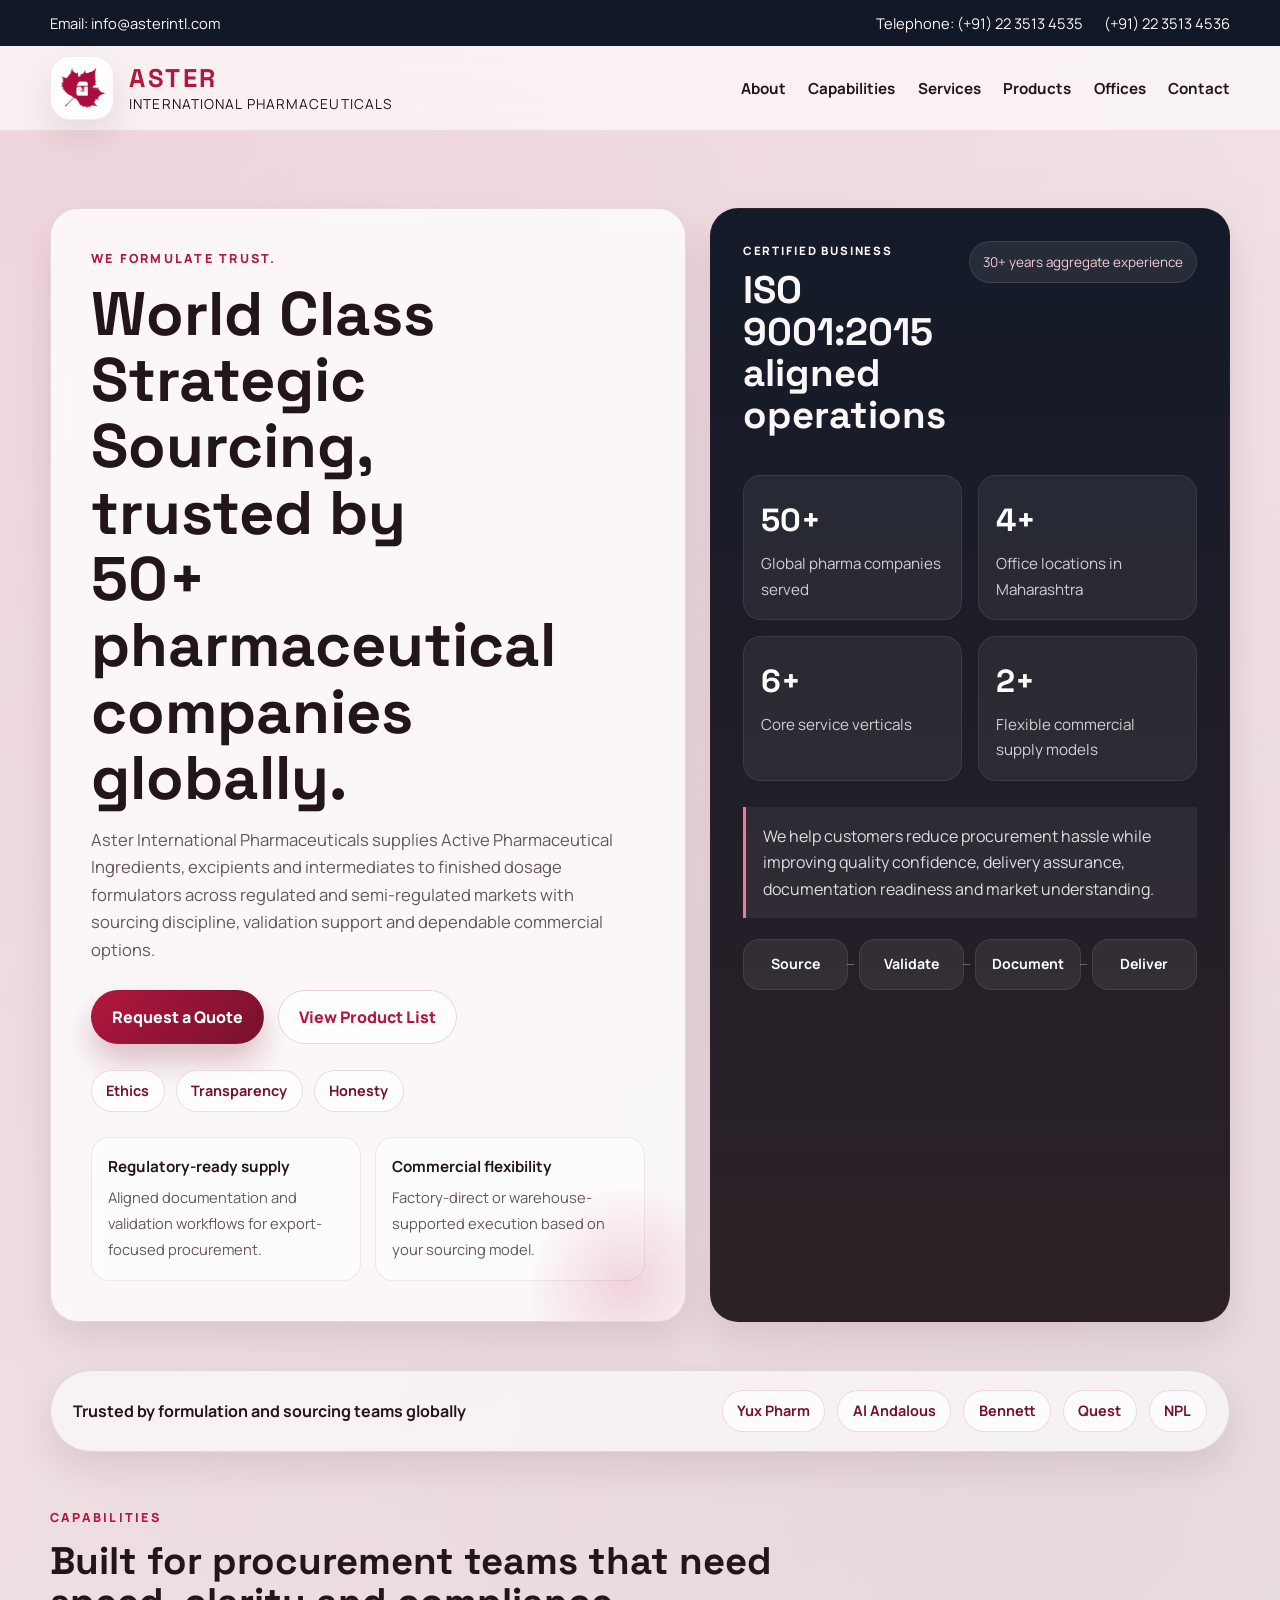
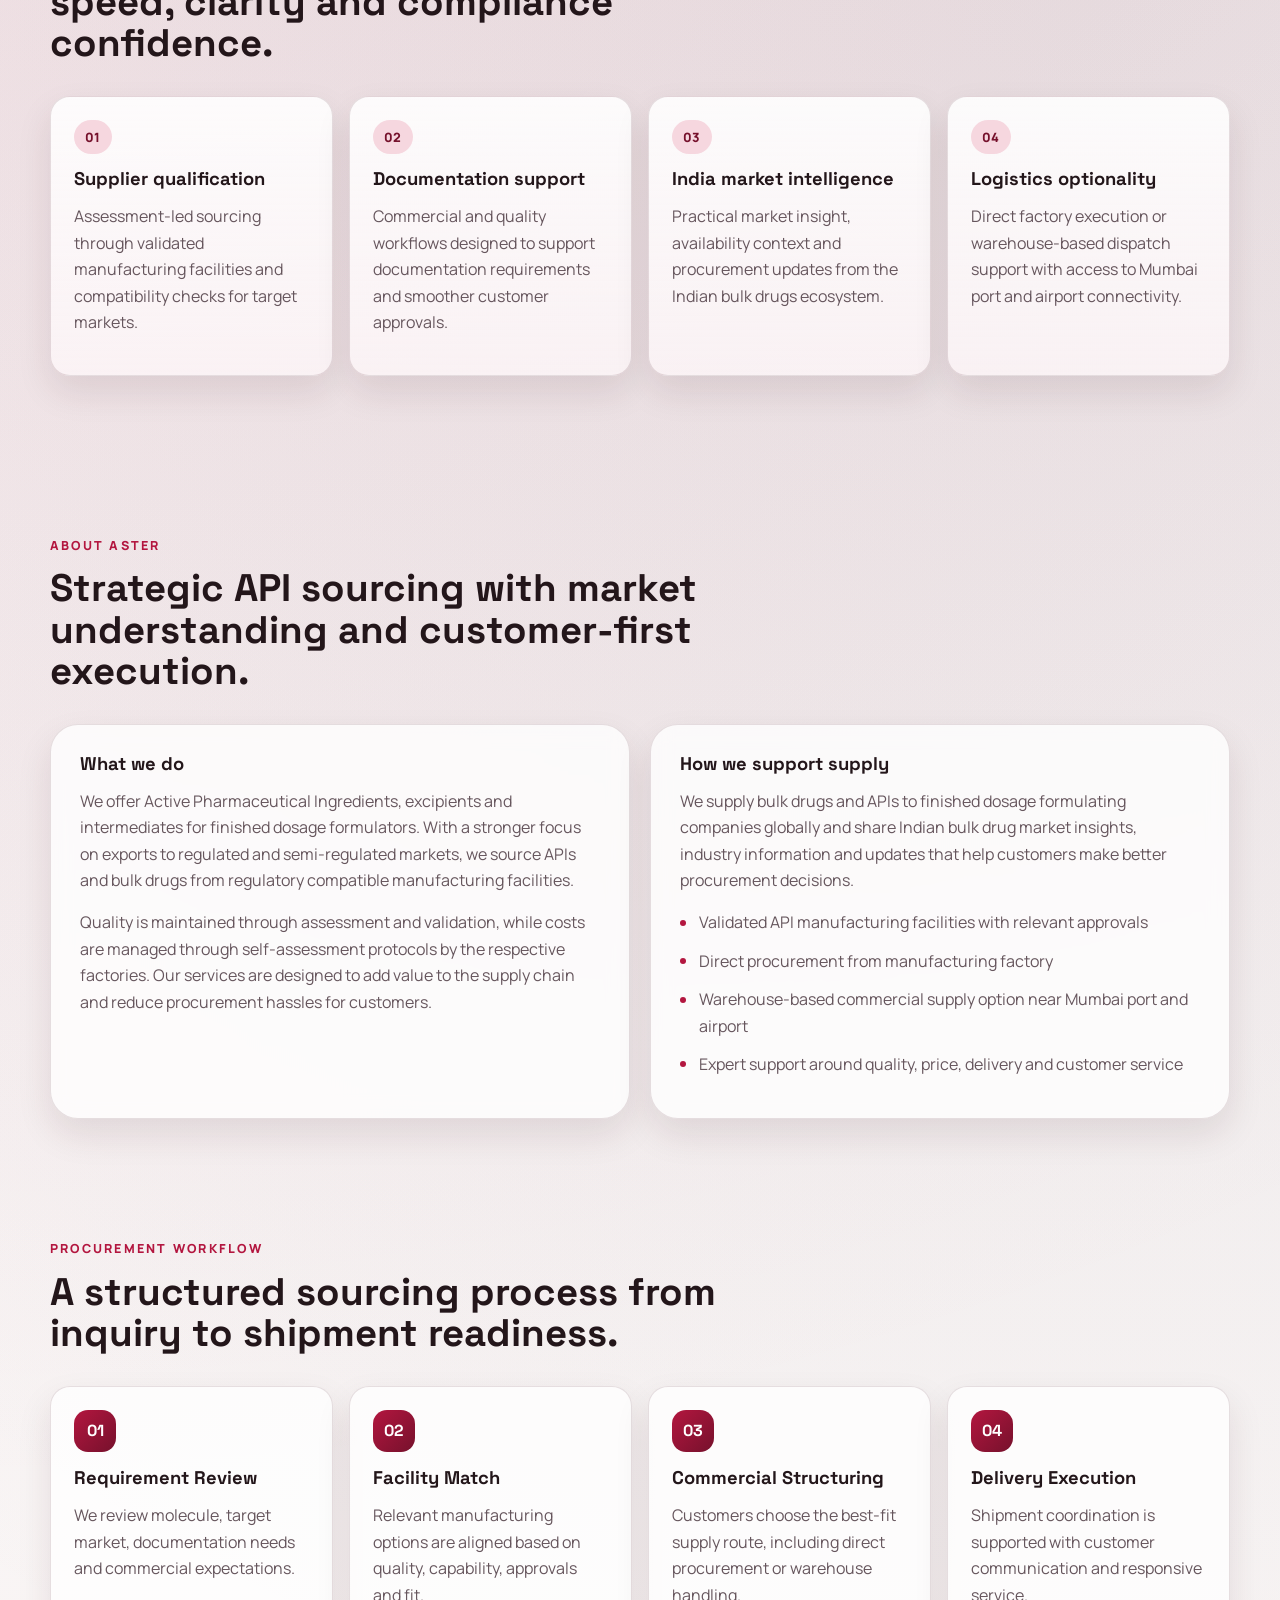
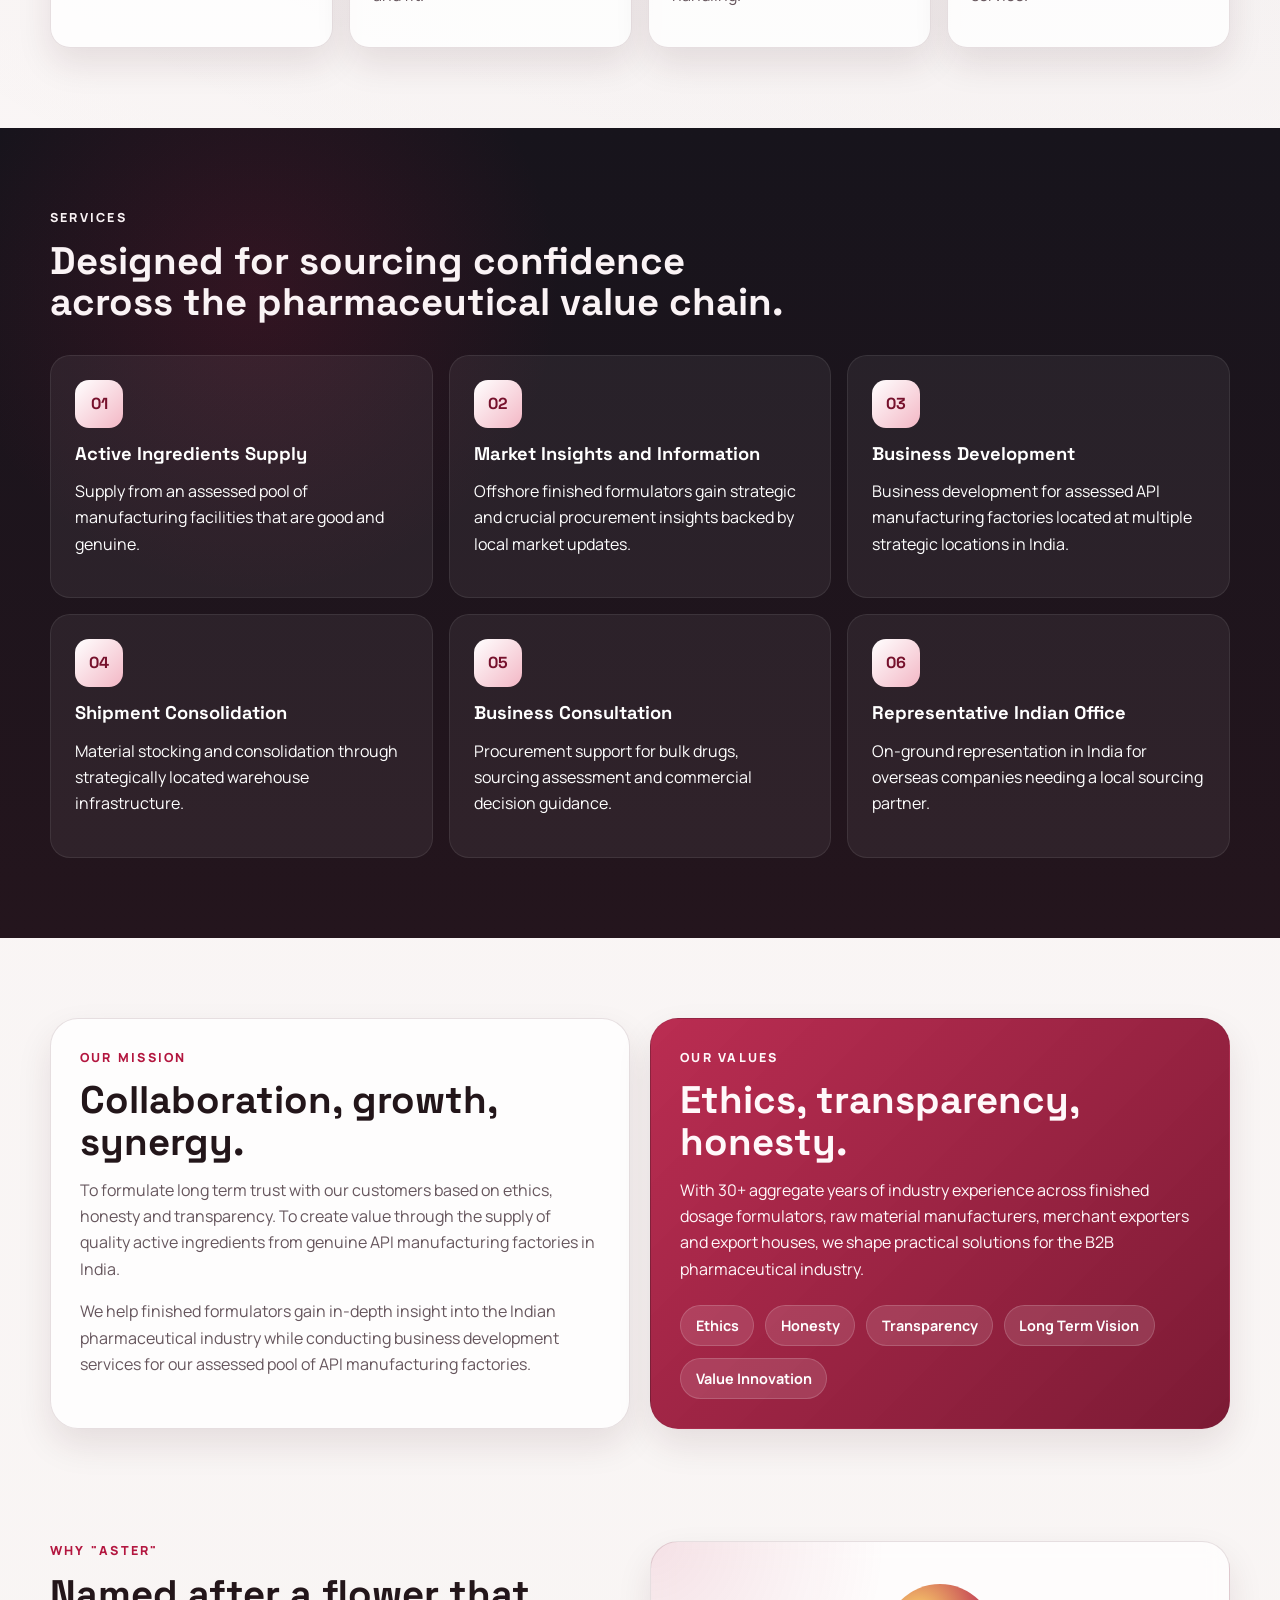
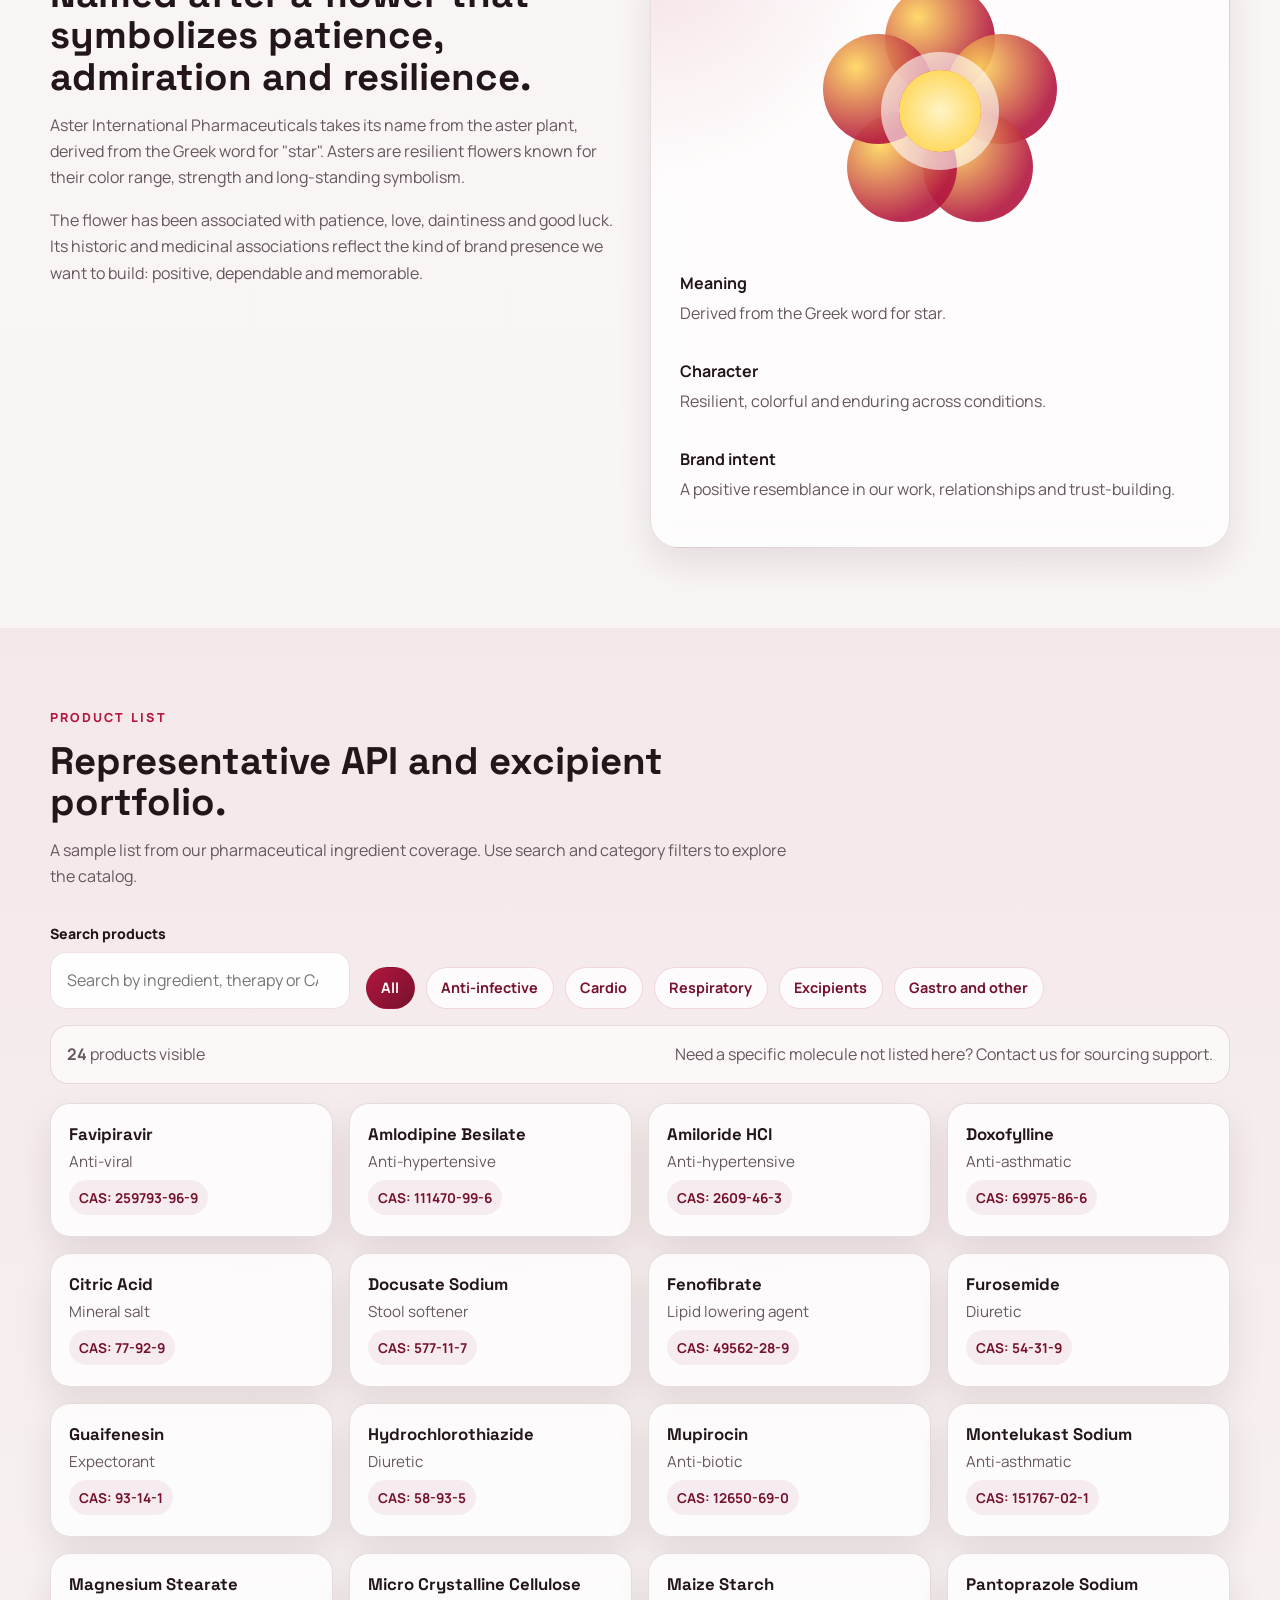
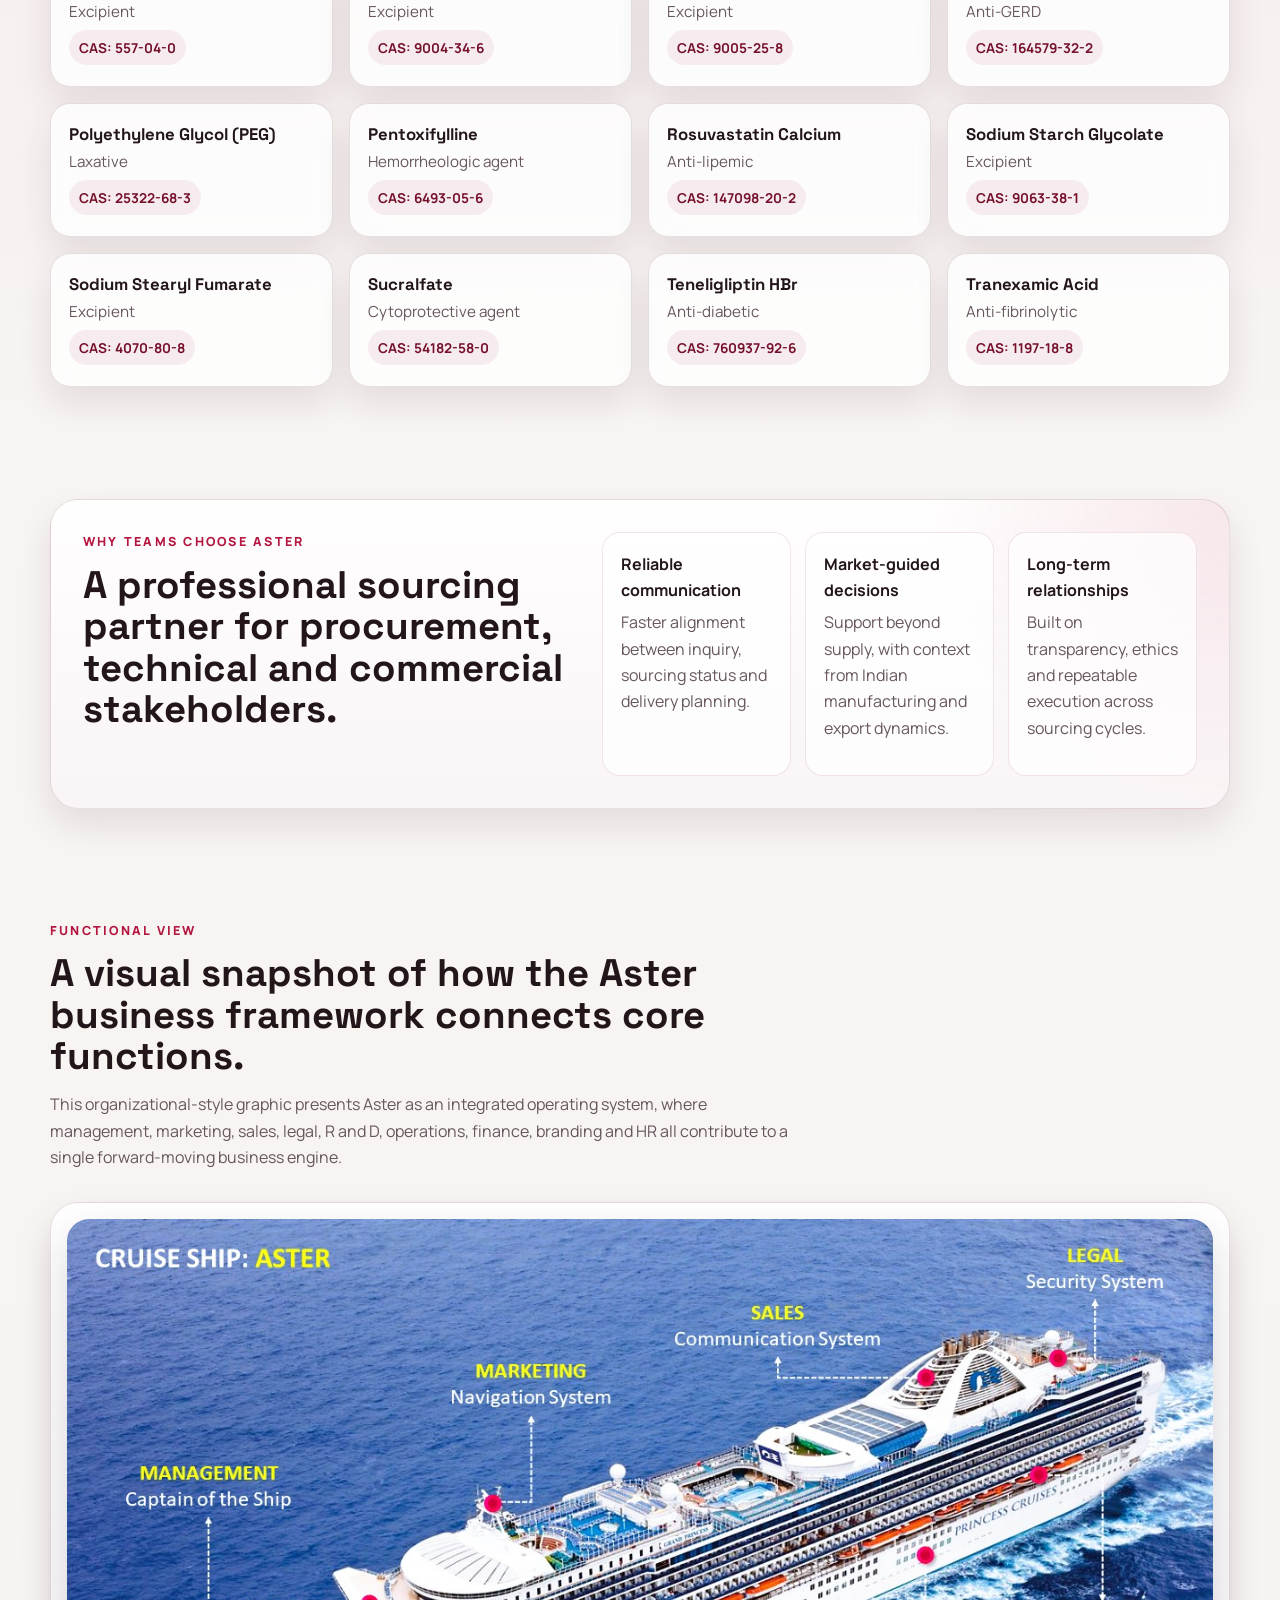
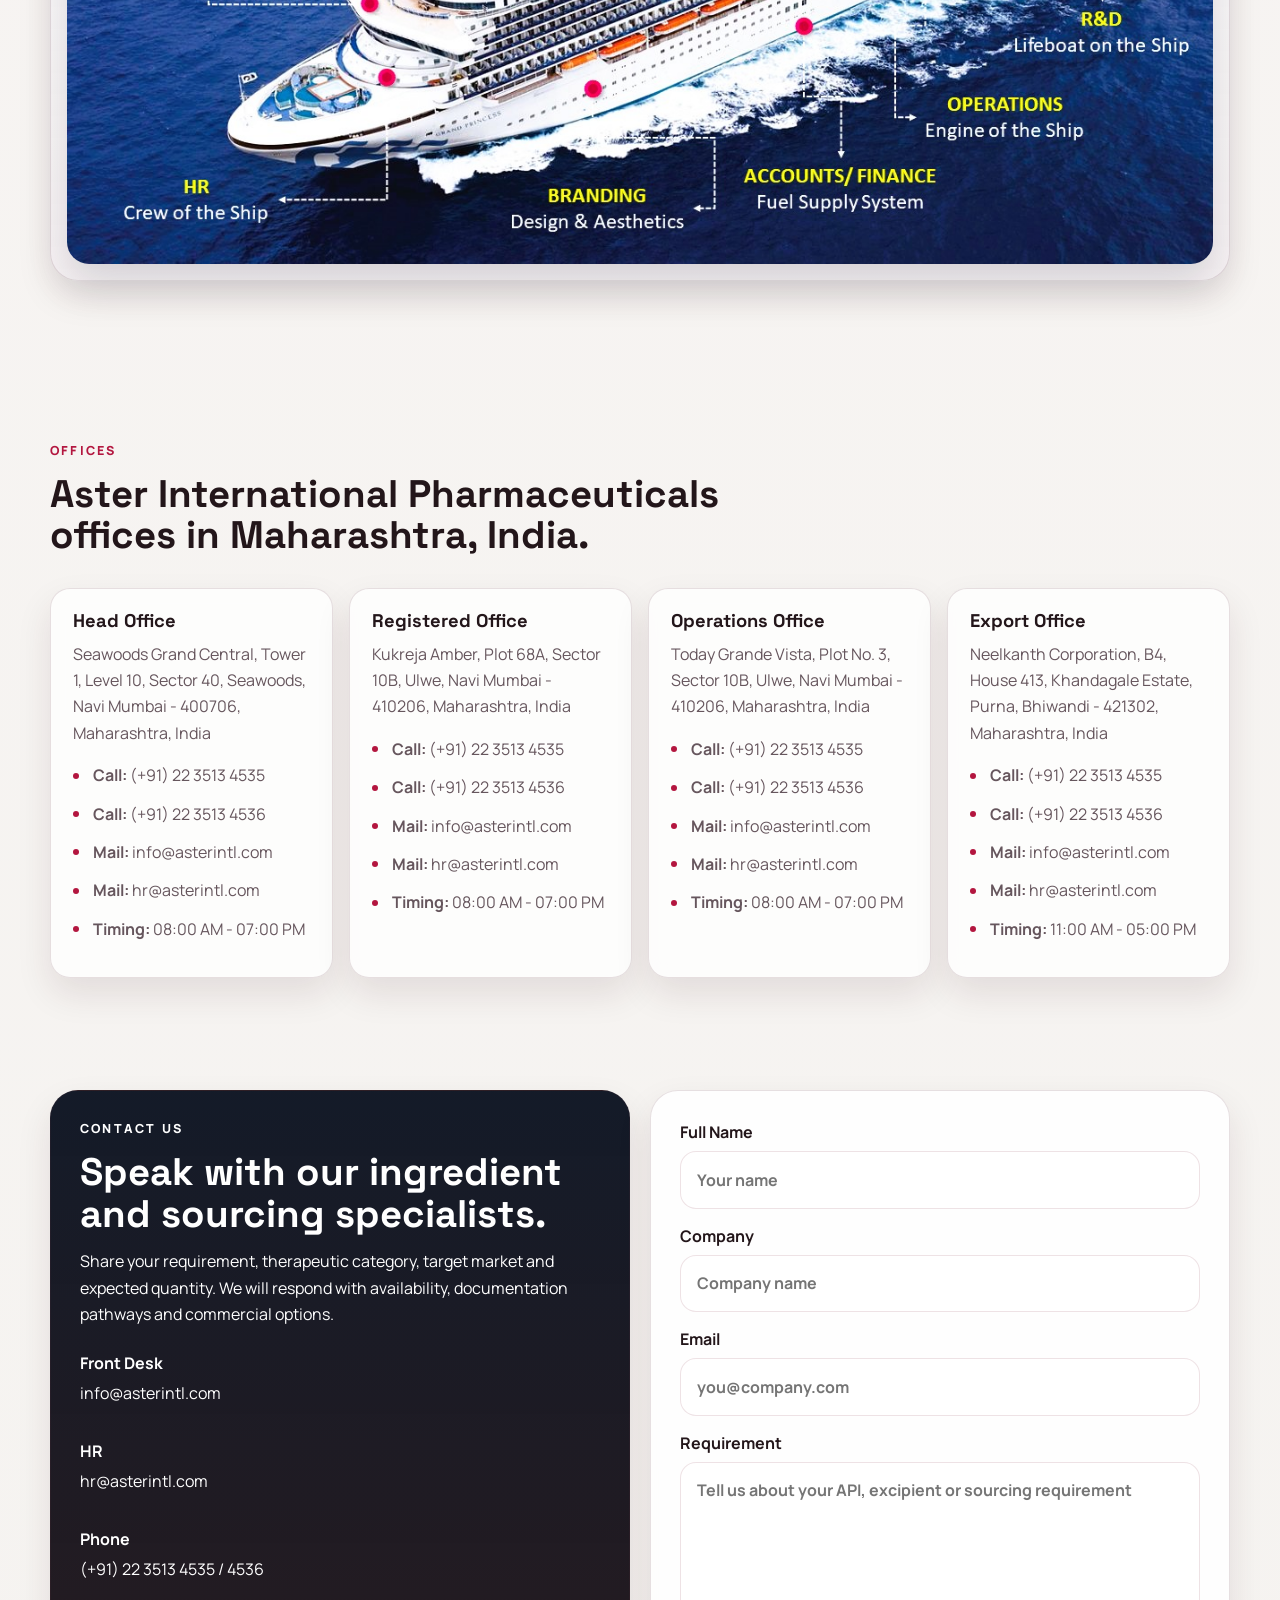
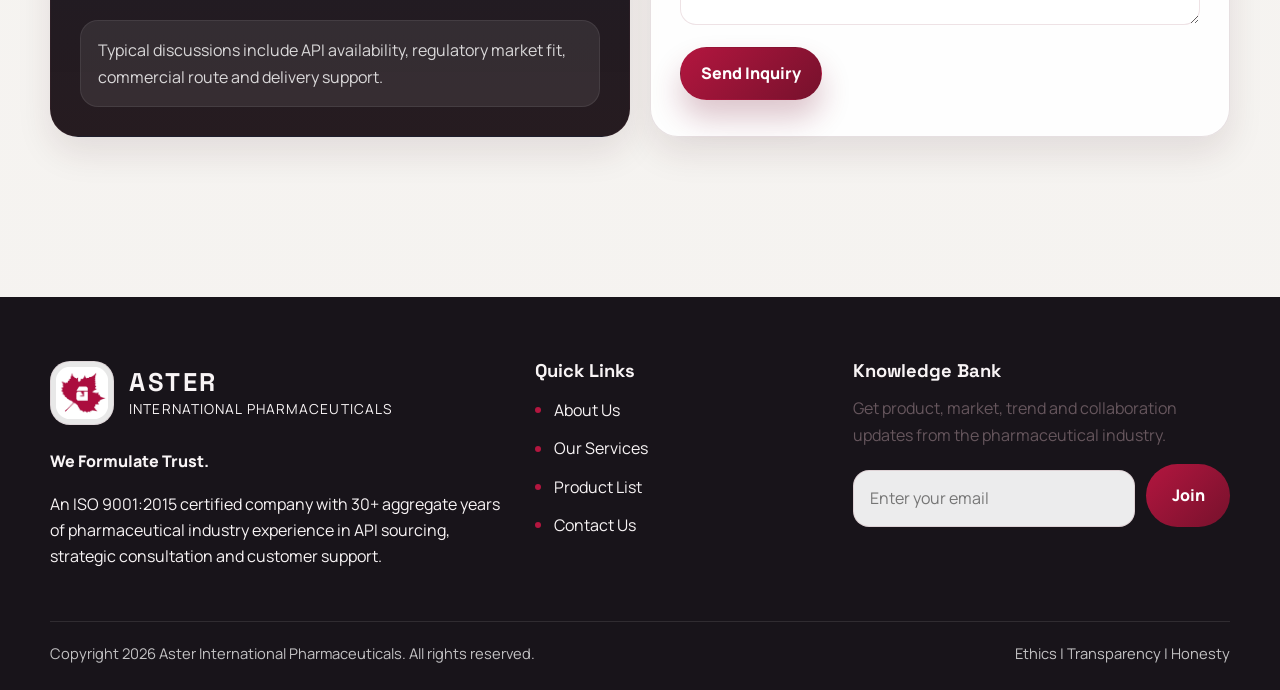
==== commit 7aa93aeb: "Add files via upload" ====
--- a/index.html
+++ b/index.html
@@ -14,6 +14,7 @@
     href="https://fonts.googleapis.com/css2?family=Manrope:wght@400;500;600;700;800&family=Space+Grotesk:wght@500;700&display=swap"
     rel="stylesheet"
   >
+  <link rel="icon" type="image/png" href="assets/aster-logo.png">
   <link rel="stylesheet" href="styles.css">
 </head>
 <body>
@@ -30,9 +31,7 @@
   <header class="site-header">
     <nav class="nav container">
       <a href="#top" class="brand">
-        <span class="brand-seal" aria-hidden="true">
-          <span class="brand-seal-core">A</span>
-        </span>
+        <img class="brand-seal" src="assets/aster-logo.png" alt="Aster International logo">
         <span class="brand-copy">
           <strong>ASTER</strong>
           <small>International Pharmaceuticals</small>
@@ -535,6 +534,27 @@
               <p>Built on transparency, ethics and repeatable execution across sourcing cycles.</p>
             </article>
           </div>
+        </div>
+      </div>
+    </section>
+
+    <section class="section visual-section">
+      <div class="container">
+        <div class="section-head reveal">
+          <p class="eyebrow">Functional View</p>
+          <h2>A visual snapshot of how the Aster business framework connects core functions.</h2>
+          <p>
+            This organizational-style graphic presents Aster as an integrated operating system, where
+            management, marketing, sales, legal, R and D, operations, finance, branding and HR all
+            contribute to a single forward-moving business engine.
+          </p>
+        </div>
+
+        <div class="visual-panel reveal">
+          <img
+            src="assets/aster-organization-map.jpeg"
+            alt="Aster organizational visual showing management, marketing, sales, legal, R and D, operations, finance, branding and HR functions"
+          >
         </div>
       </div>
     </section>
@@ -653,9 +673,7 @@
     <div class="container footer-grid">
       <div class="footer-brand">
         <a href="#top" class="brand footer-brand-lockup">
-          <span class="brand-seal" aria-hidden="true">
-            <span class="brand-seal-core">A</span>
-          </span>
+          <img class="brand-seal" src="assets/aster-logo.png" alt="Aster International logo">
           <span class="brand-copy">
             <strong>ASTER</strong>
             <small>International Pharmaceuticals</small>
--- a/styles.css
+++ b/styles.css
@@ -102,30 +102,15 @@
 }
 
 .brand-seal {
-  position: relative;
-  width: 58px;
-  height: 58px;
-  display: inline-flex;
-  align-items: center;
-  justify-content: center;
-  color: white;
-  background: linear-gradient(135deg, var(--brand), #c4385e);
-  clip-path: polygon(50% 0%, 61% 14%, 78% 8%, 82% 26%, 97% 32%, 88% 48%, 100% 63%, 84% 71%, 84% 89%, 66% 86%, 53% 100%, 40% 87%, 22% 92%, 18% 74%, 2% 66%, 13% 49%, 4% 33%, 20% 27%, 22% 9%, 39% 15%);
+  width: 64px;
+  height: 64px;
+  object-fit: contain;
+  flex: 0 0 auto;
+  padding: 0.3rem;
+  border-radius: 20px;
+  background: rgba(255, 255, 255, 0.8);
+  border: 1px solid rgba(118, 17, 44, 0.08);
   box-shadow: var(--shadow-md);
-}
-
-.brand-seal-core {
-  display: inline-flex;
-  align-items: center;
-  justify-content: center;
-  width: 28px;
-  height: 28px;
-  border-radius: 9px;
-  background: rgba(255, 255, 255, 0.18);
-  border: 1px solid rgba(255, 255, 255, 0.4);
-  font-family: "Space Grotesk", sans-serif;
-  font-size: 0.95rem;
-  font-weight: 700;
 }
 
 .brand-copy {
@@ -884,6 +869,27 @@
   margin-bottom: 0.35rem;
 }
 
+.visual-section {
+  padding-top: 2rem;
+}
+
+.visual-panel {
+  padding: 1rem;
+  border-radius: var(--radius-lg);
+  border: 1px solid var(--line);
+  background:
+    linear-gradient(180deg, rgba(255, 255, 255, 0.94), rgba(248, 243, 245, 0.82));
+  box-shadow: var(--shadow-md);
+}
+
+.visual-panel img {
+  display: block;
+  width: 100%;
+  height: auto;
+  border-radius: 22px;
+  box-shadow: 0 18px 40px rgba(18, 26, 42, 0.16);
+}
+
 .office-grid {
   display: grid;
   grid-template-columns: repeat(4, minmax(0, 1fr));
@@ -992,6 +998,7 @@
 
 .footer-brand-lockup .brand-seal {
   box-shadow: none;
+  background: rgba(255, 255, 255, 0.9);
 }
 
 .footer-tagline {
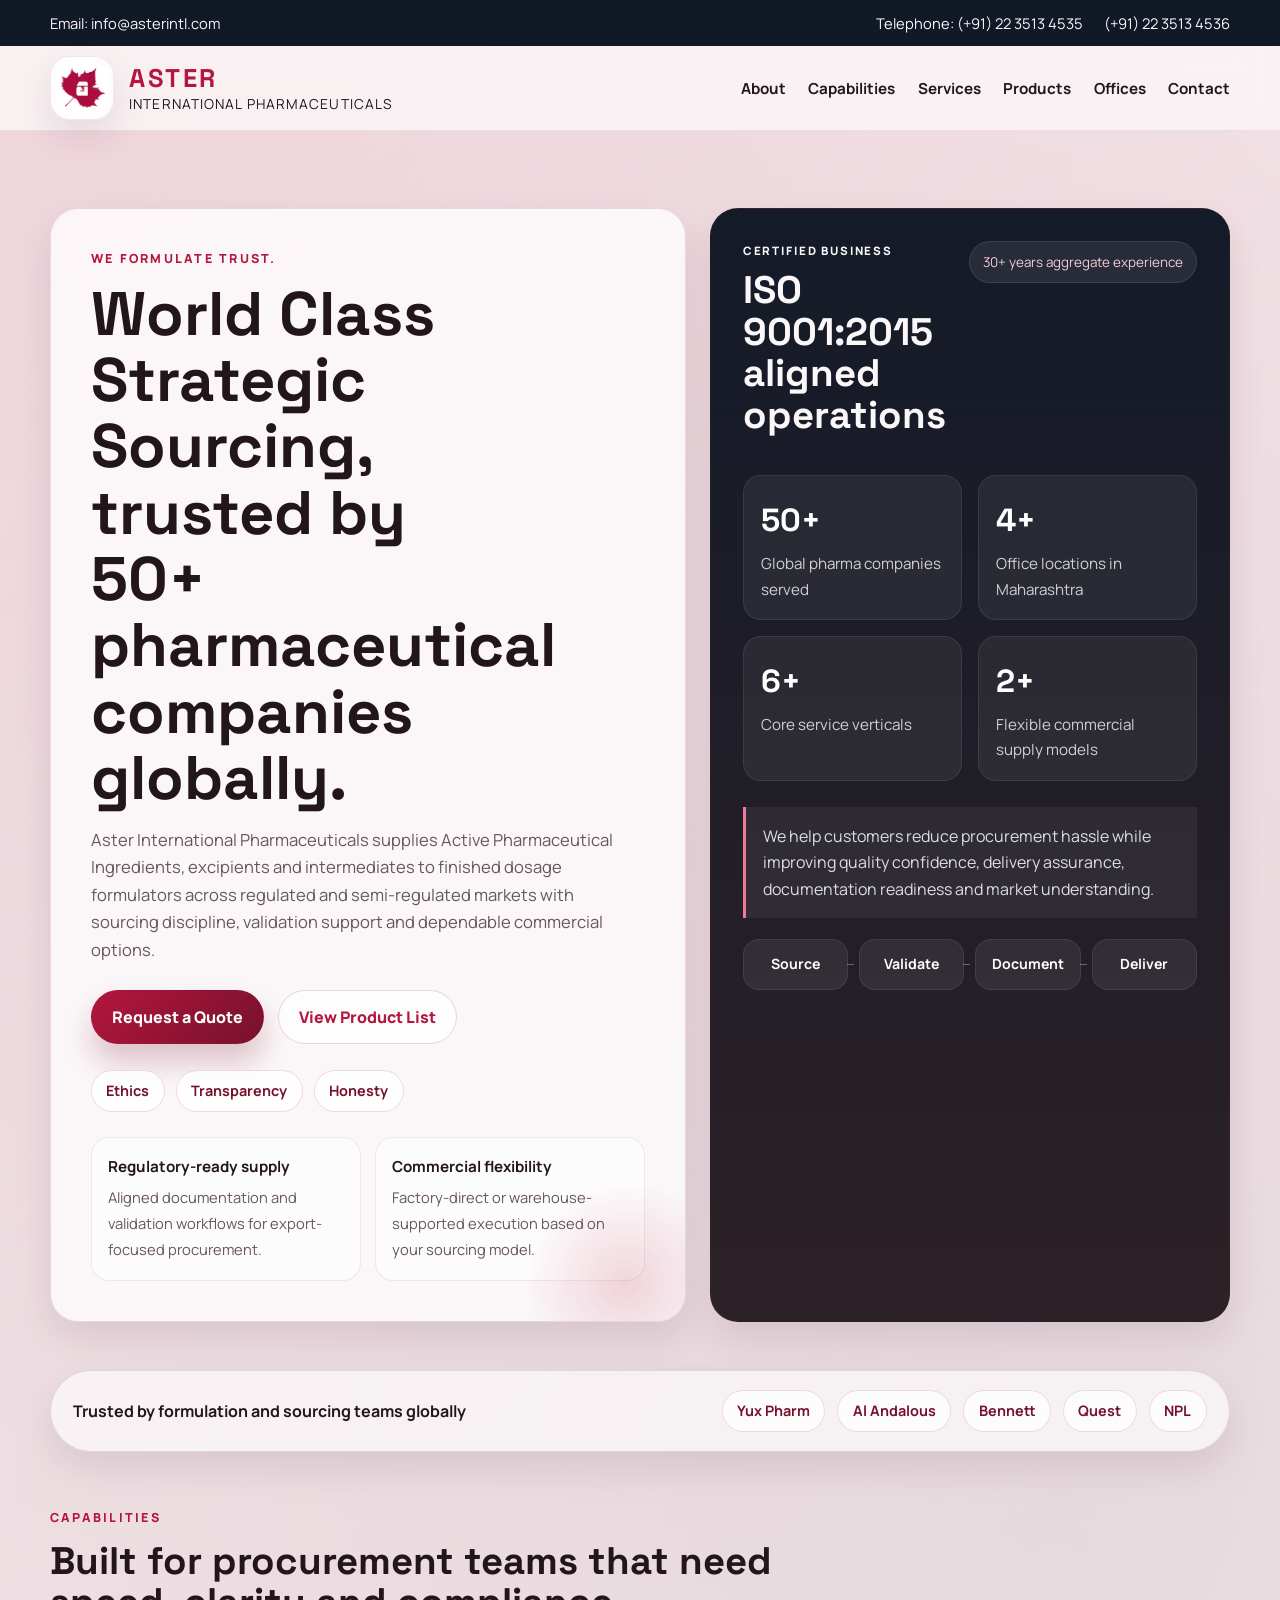
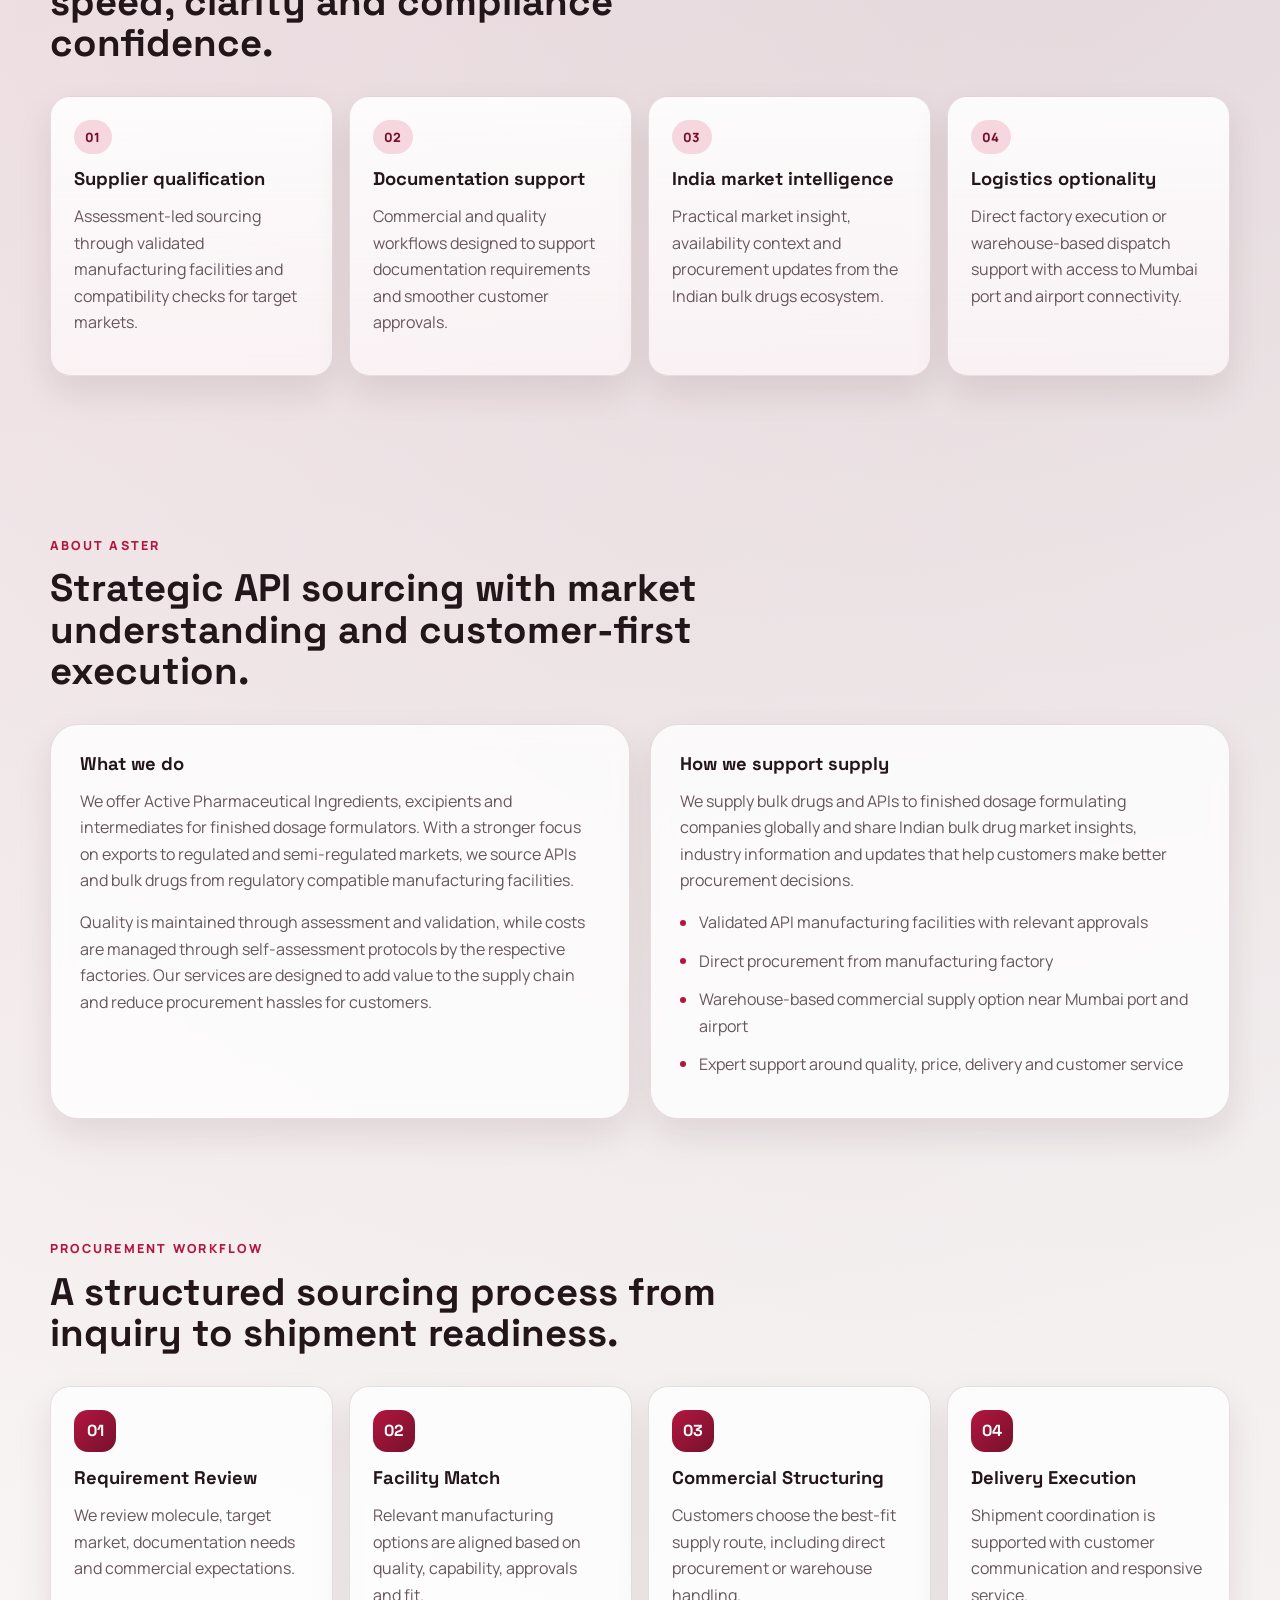
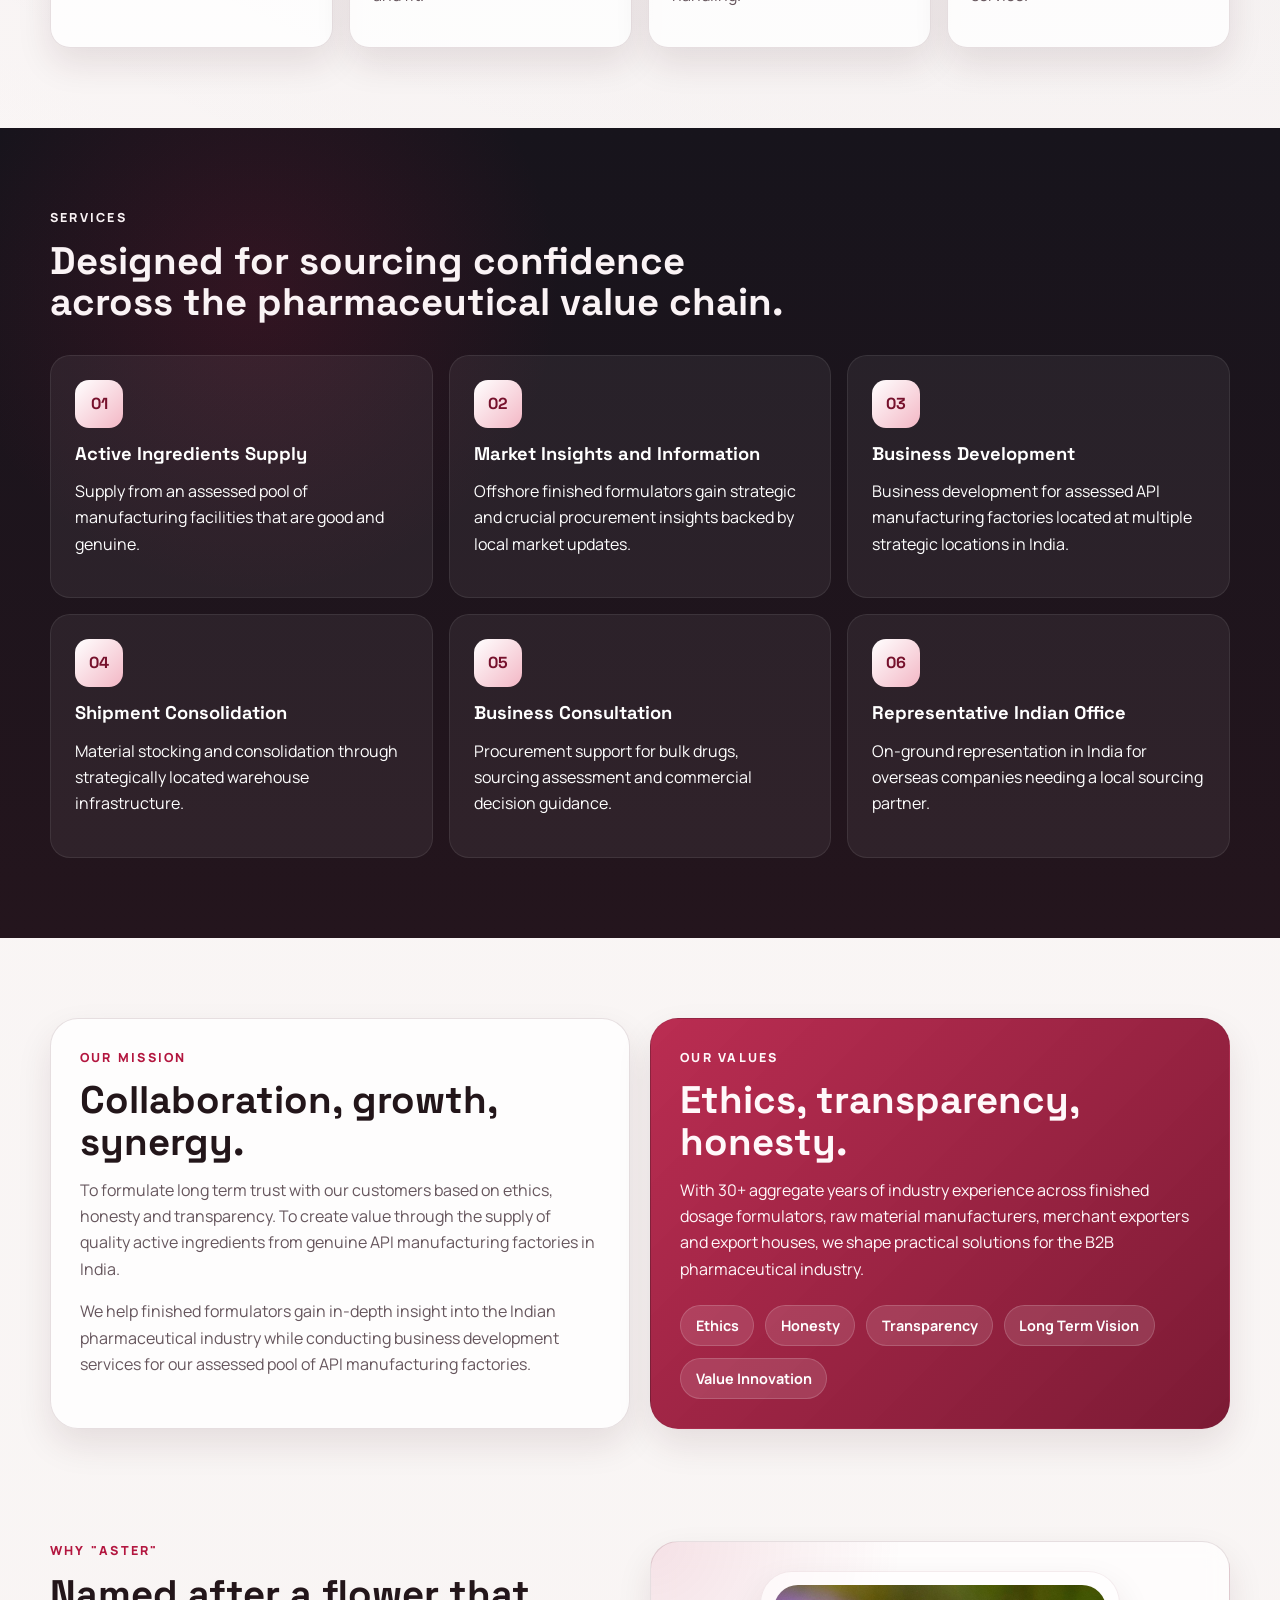
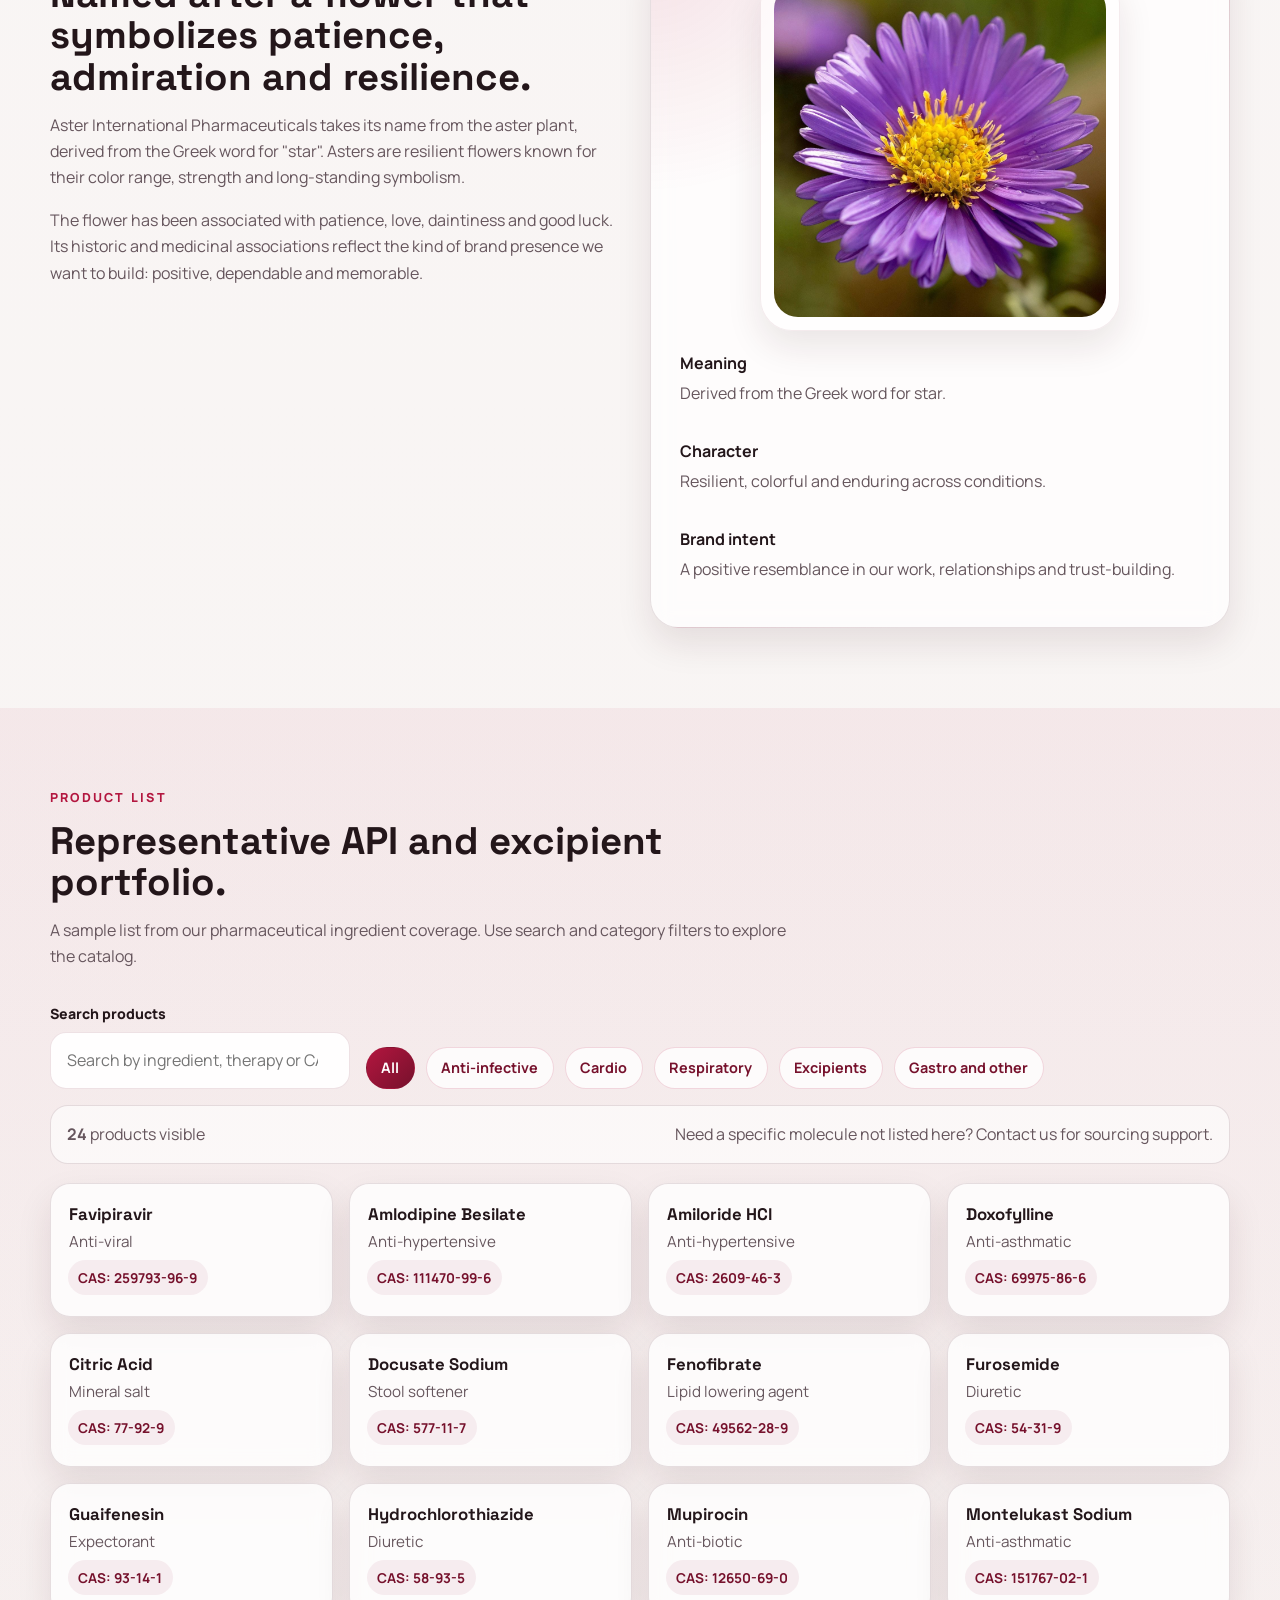
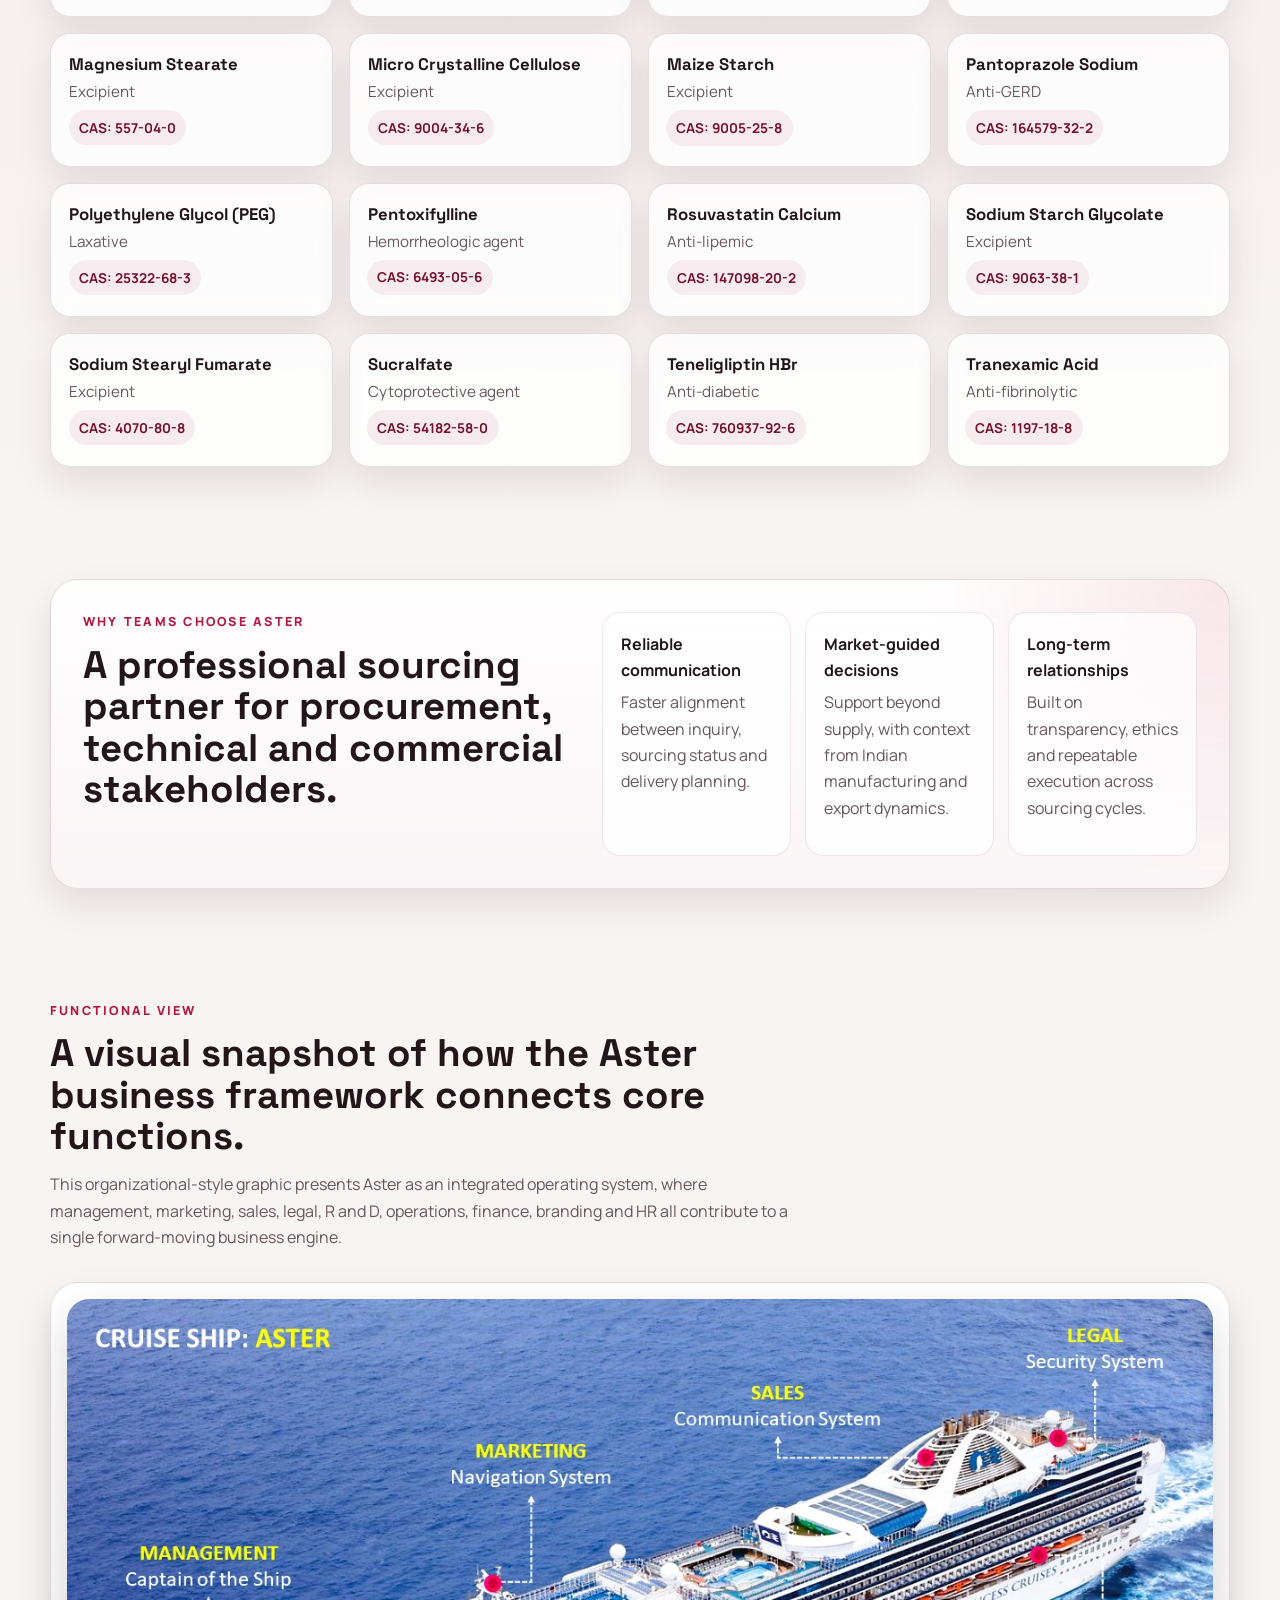
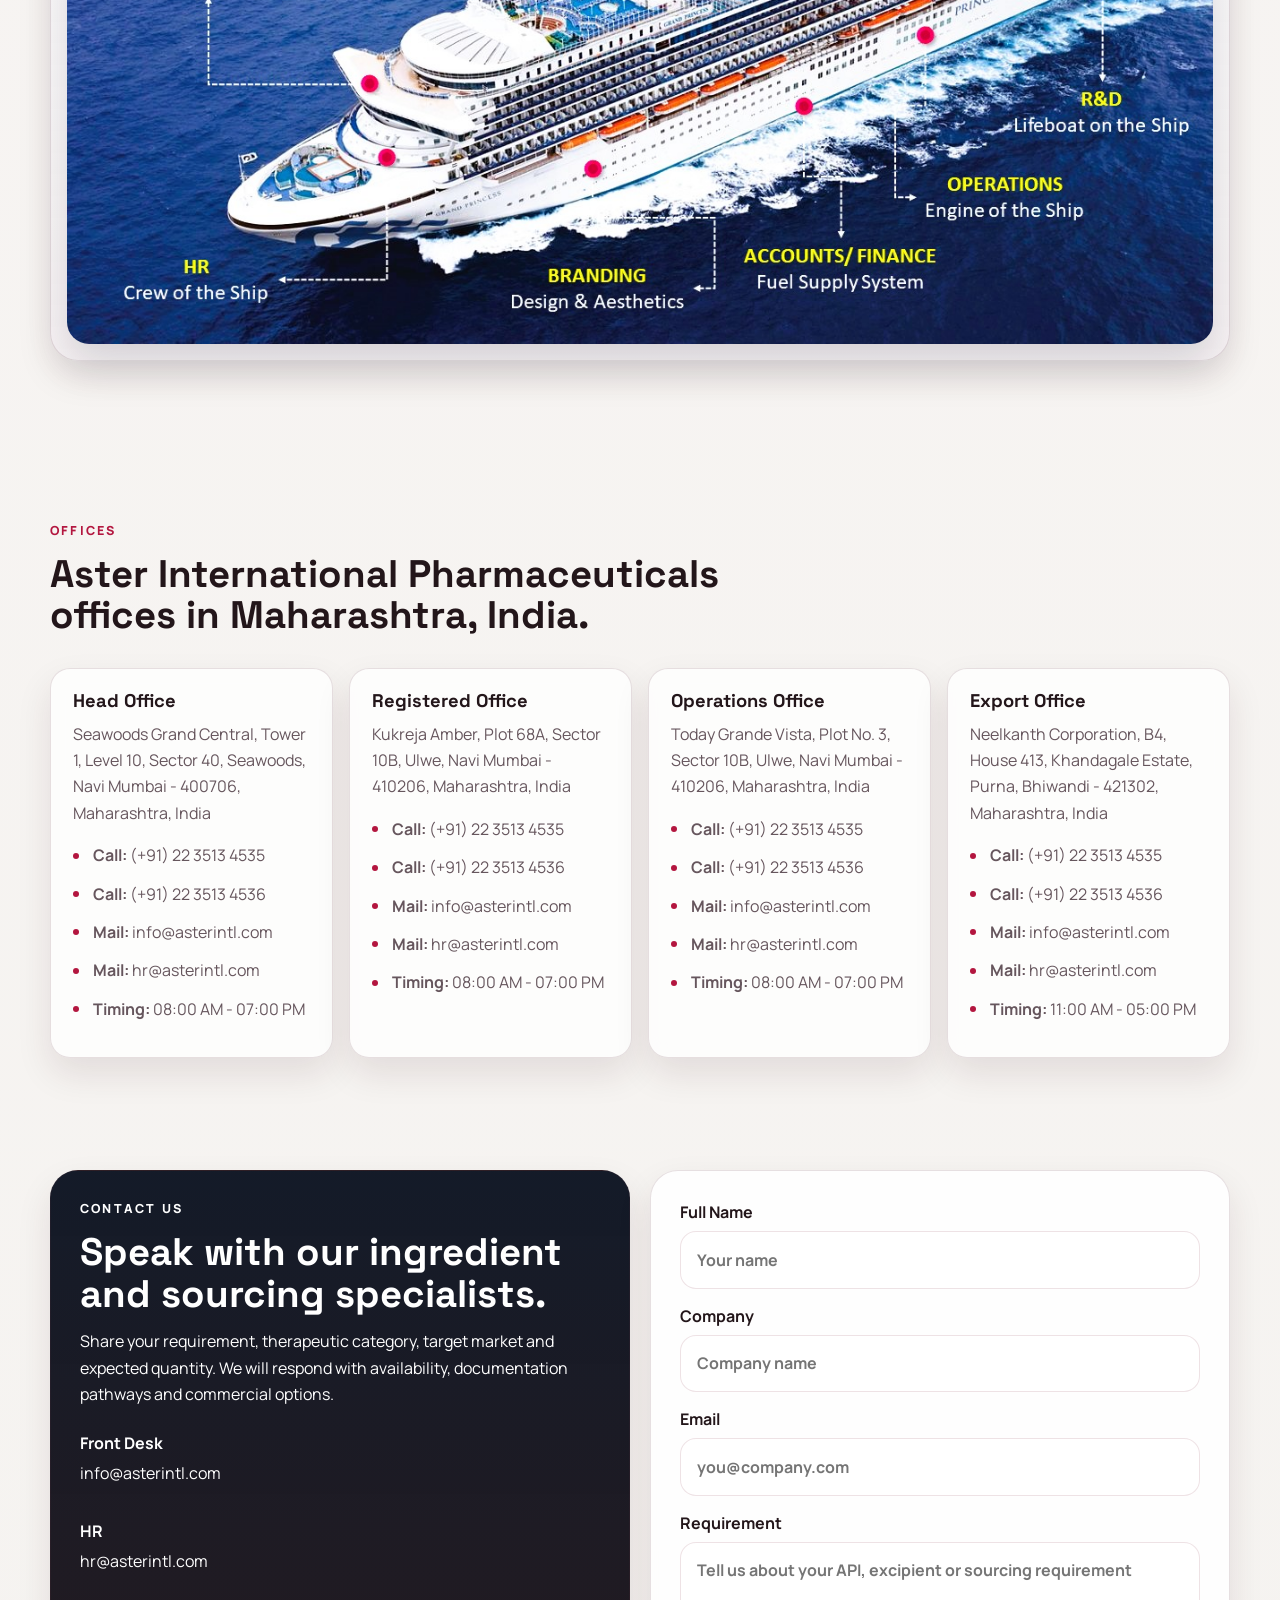
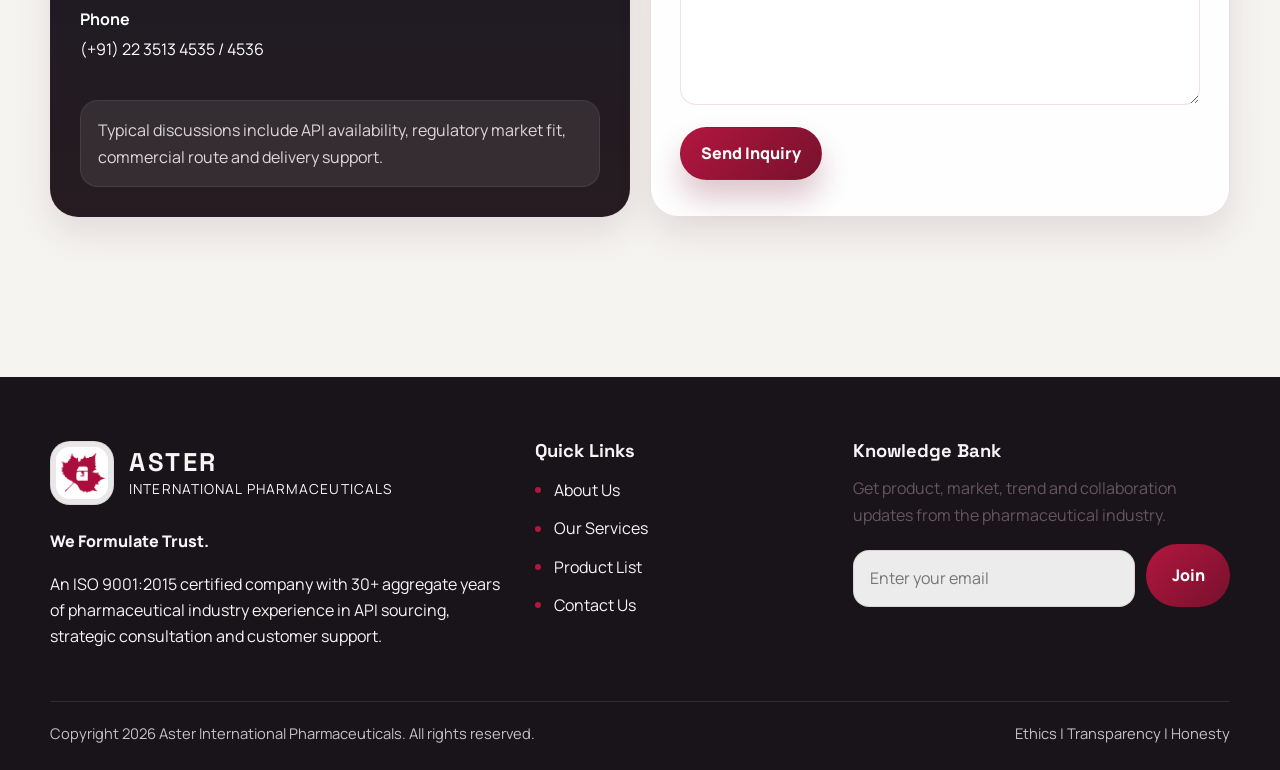
==== commit 8b5ec1db: "Add files via upload" ====
--- a/index.html
+++ b/index.html
@@ -333,12 +333,8 @@
           </p>
         </div>
         <div class="story-panel reveal">
-          <div class="flower-art" aria-hidden="true">
-            <span></span>
-            <span></span>
-            <span></span>
-            <span></span>
-            <span></span>
+          <div class="flower-photo-wrap">
+            <img class="flower-photo" src="assets/aster-flower.jpg" alt="Purple aster flower">
           </div>
           <div class="story-points">
             <div>
--- a/styles.css
+++ b/styles.css
@@ -666,54 +666,22 @@
     rgba(255, 255, 255, 0.72);
 }
 
-.flower-art {
-  position: relative;
-  width: min(100%, 280px);
-  aspect-ratio: 1;
+.flower-photo-wrap {
+  width: min(100%, 360px);
   margin: 0 auto;
-}
-
-.flower-art span {
-  position: absolute;
-  inset: 50%;
-  width: 110px;
-  height: 110px;
-  margin: -55px;
-  border-radius: 50%;
-  background: radial-gradient(circle at 30% 30%, #ffd65c, #b3163f 70%);
-  opacity: 0.9;
-}
-
-.flower-art span:nth-child(1) {
-  transform: translateY(-72px);
-}
-
-.flower-art span:nth-child(2) {
-  transform: translate(62px, -22px);
-}
-
-.flower-art span:nth-child(3) {
-  transform: translate(38px, 56px);
-}
-
-.flower-art span:nth-child(4) {
-  transform: translate(-38px, 56px);
-}
-
-.flower-art span:nth-child(5) {
-  transform: translate(-62px, -22px);
-}
-
-.flower-art::after {
-  content: "";
-  position: absolute;
-  inset: 50%;
-  width: 82px;
-  height: 82px;
-  margin: -41px;
-  border-radius: 50%;
-  background: radial-gradient(circle, #fff4c7, #ffce37);
-  box-shadow: 0 0 0 18px rgba(255, 255, 255, 0.6);
+  padding: 0.8rem;
+  border-radius: 32px;
+  background: rgba(255, 255, 255, 0.62);
+  border: 1px solid rgba(118, 17, 44, 0.08);
+  box-shadow: var(--shadow-md);
+}
+
+.flower-photo {
+  display: block;
+  width: 100%;
+  aspect-ratio: 1 / 1;
+  object-fit: cover;
+  border-radius: 24px;
 }
 
 .story-points {
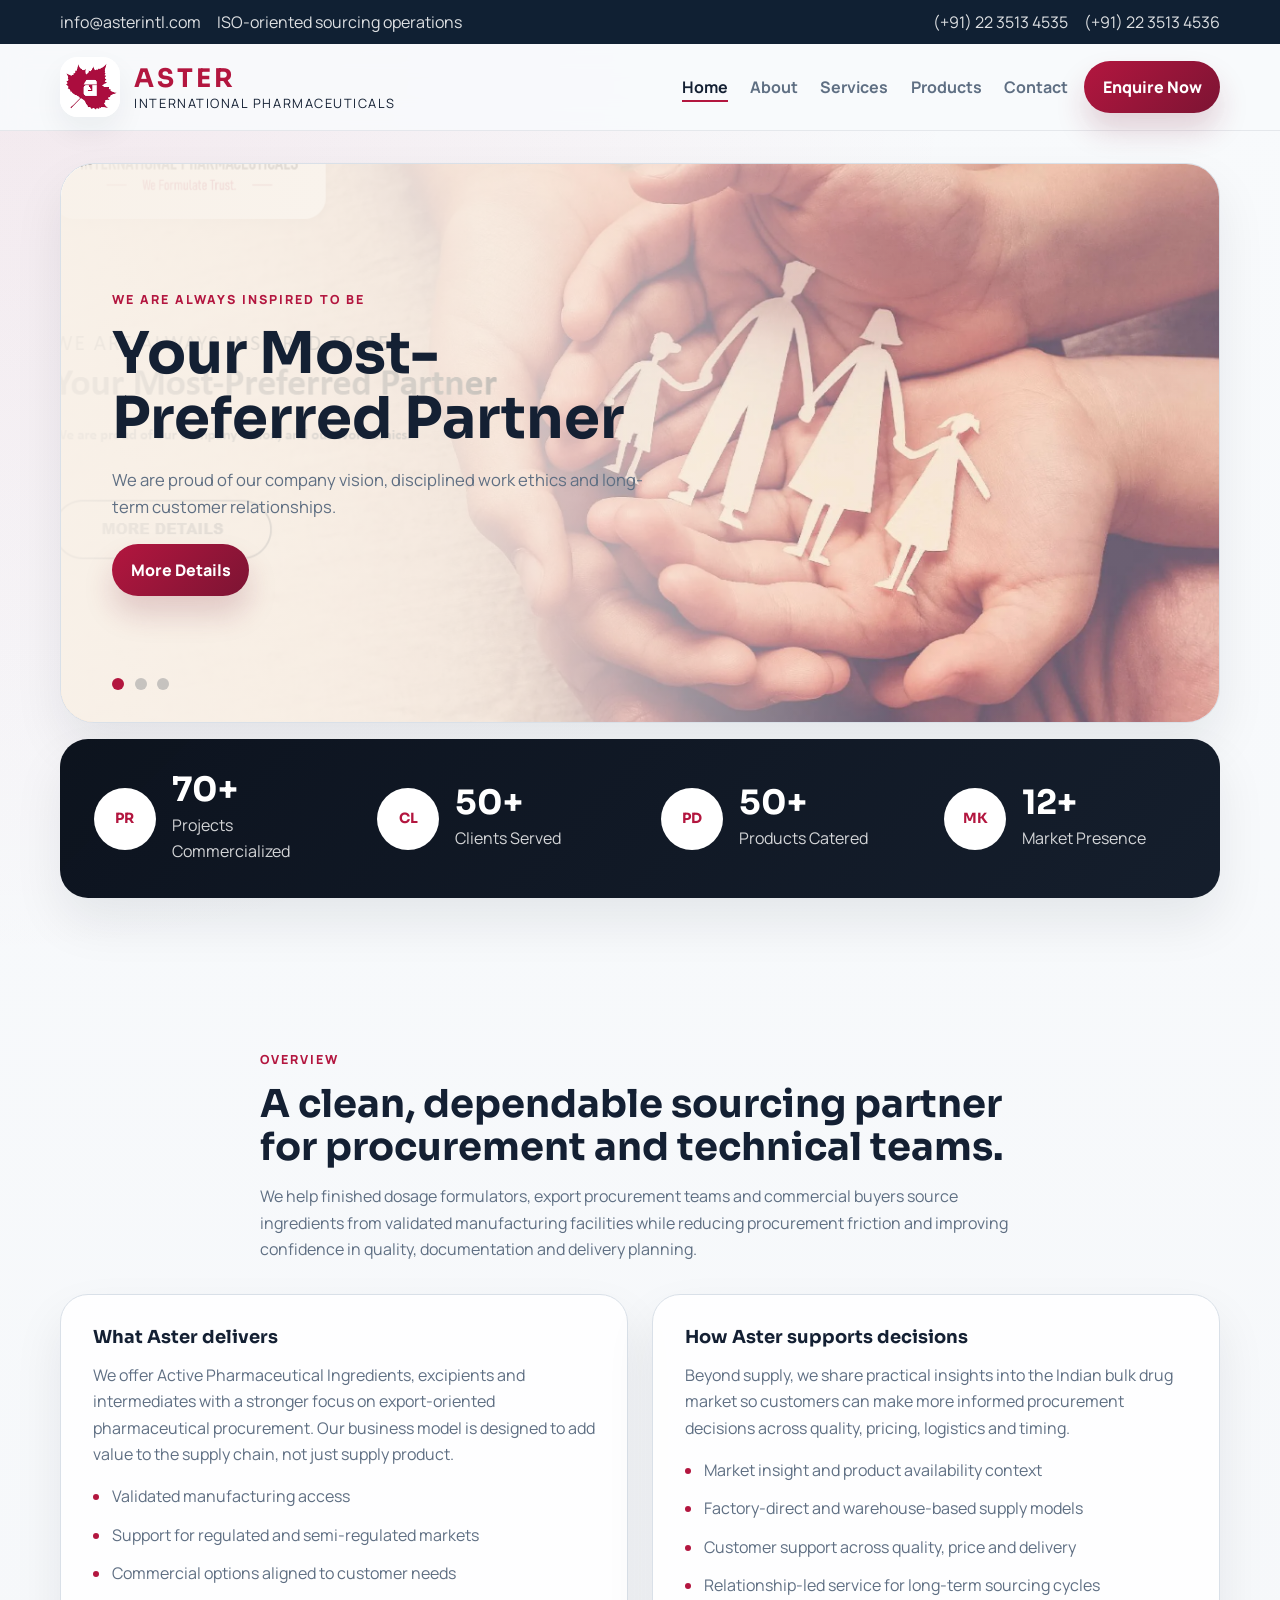
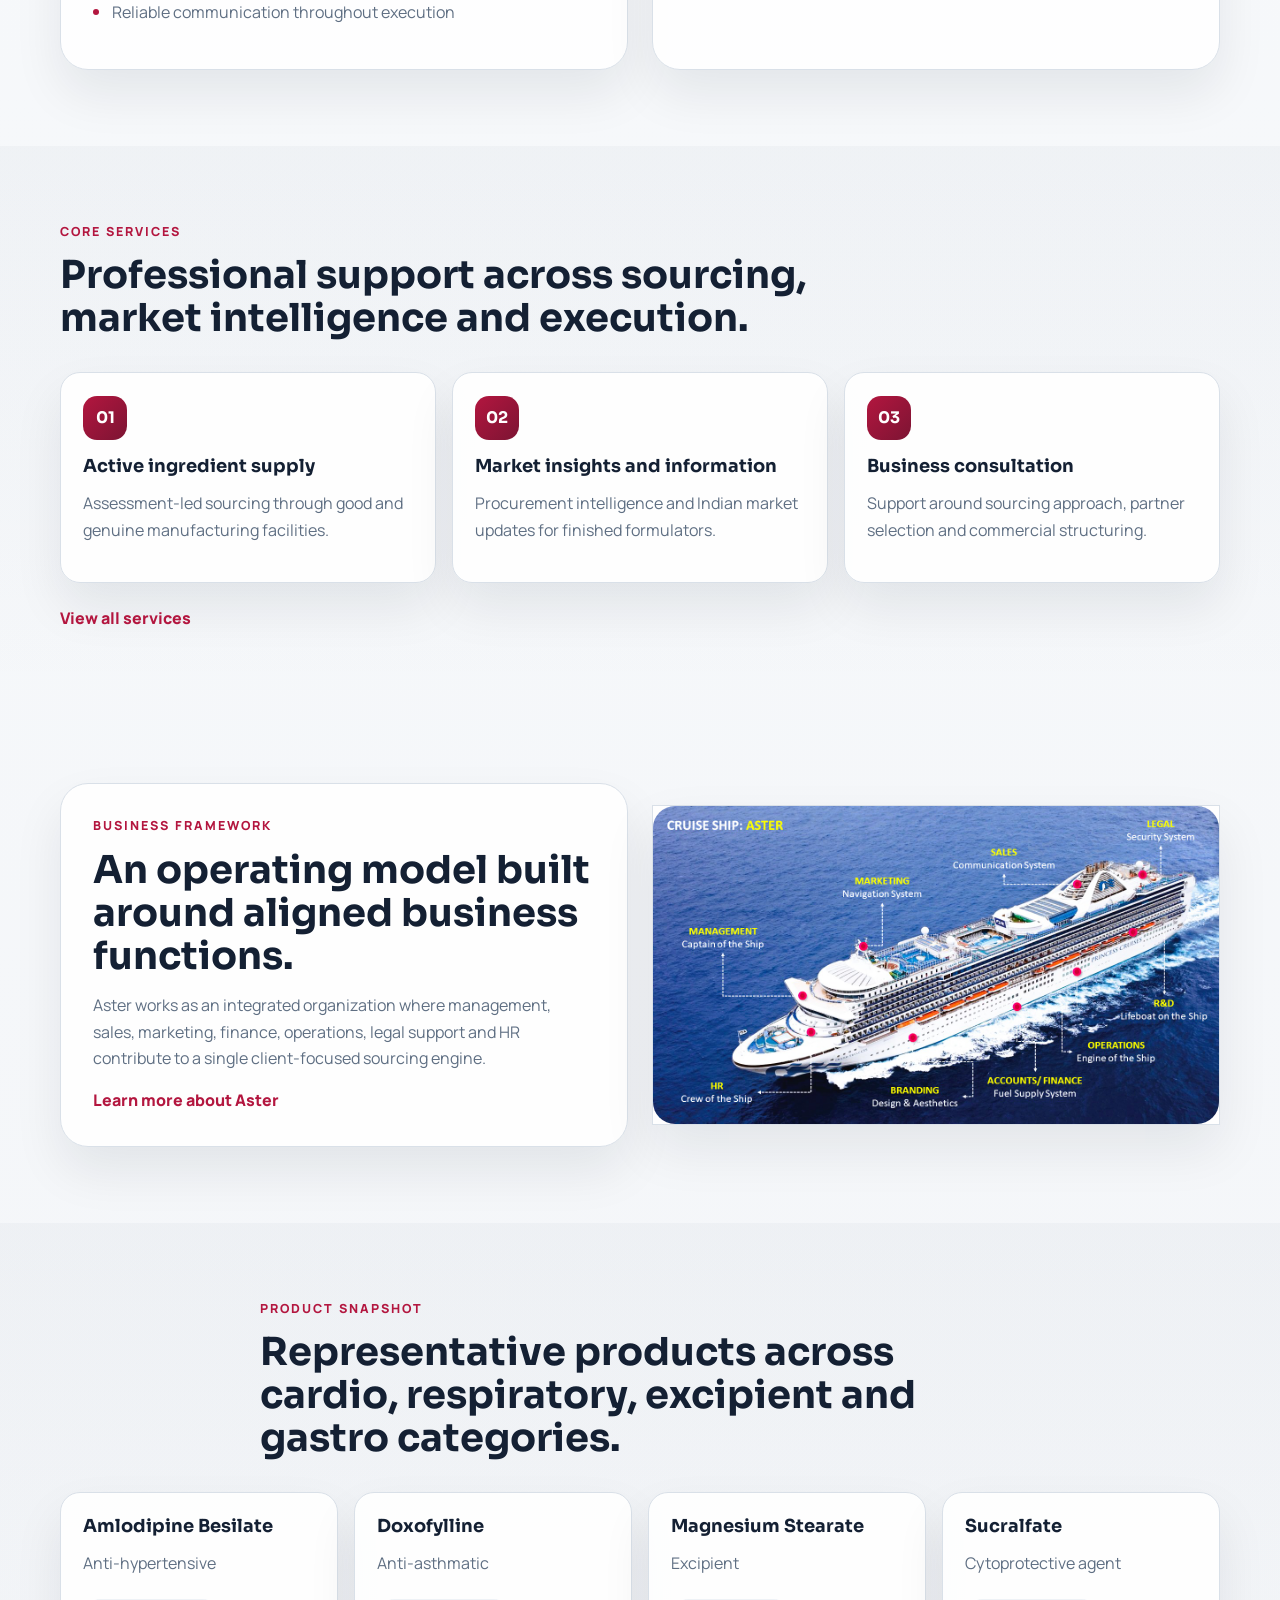
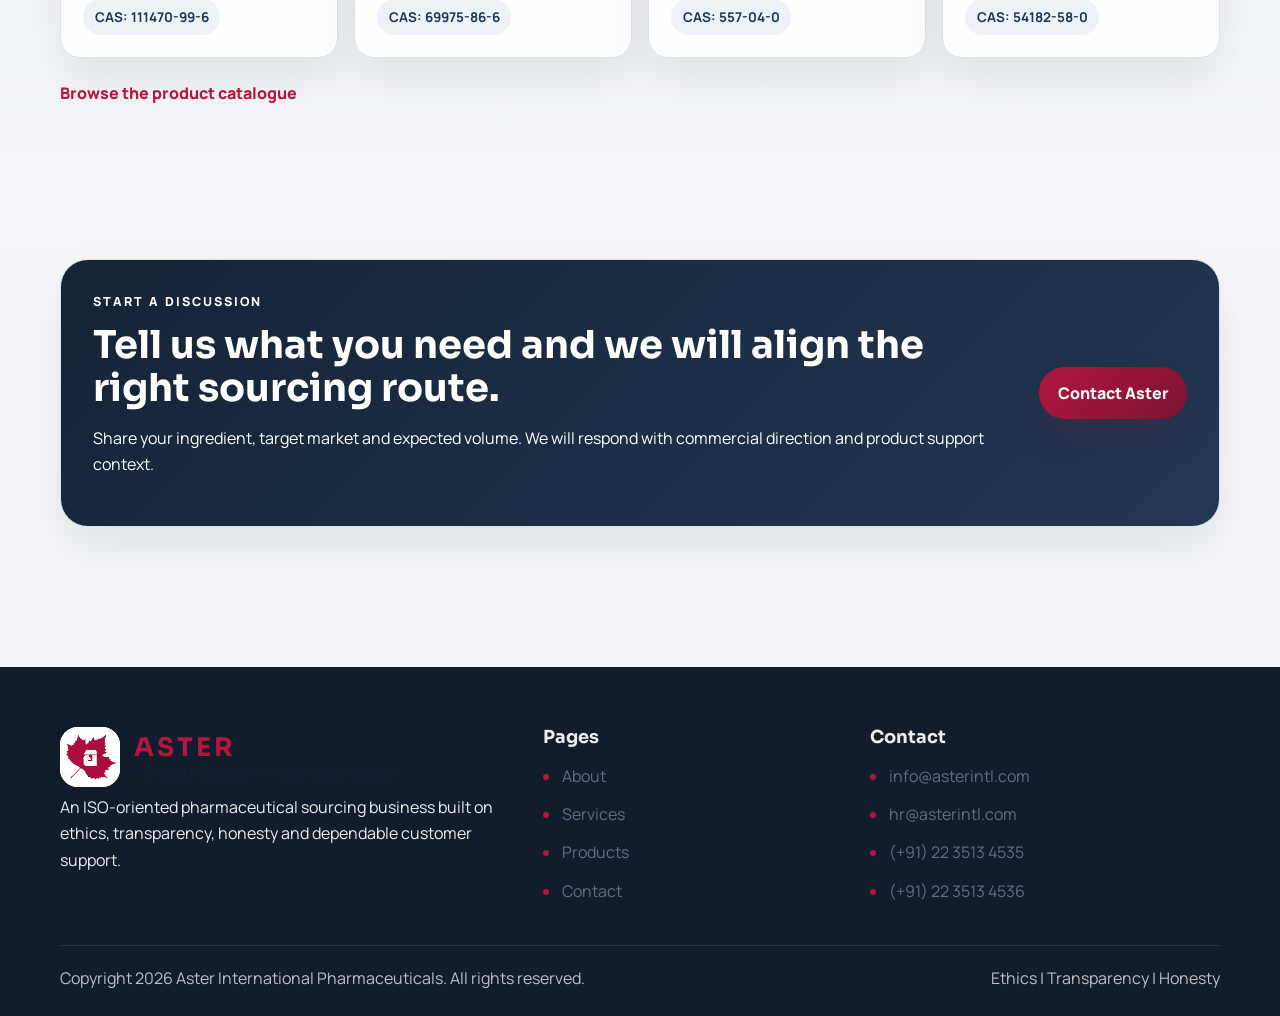
==== commit 49ce9c32: "Add files via upload" ====
--- a/index.html
+++ b/index.html
@@ -3,664 +3,273 @@
 <head>
   <meta charset="UTF-8">
   <meta name="viewport" content="width=device-width, initial-scale=1.0">
-  <title>Aster International | Strategic Pharmaceutical Ingredient Sourcing</title>
+  <title>Aster International | Pharmaceutical Ingredient Sourcing</title>
   <meta
     name="description"
-    content="Aster International Pharmaceuticals offers strategic sourcing, APIs, excipients, market insights, and export support for pharmaceutical companies globally."
+    content="Aster International Pharmaceuticals provides API sourcing, excipients, intermediates, market intelligence and export support for pharmaceutical companies."
   >
   <link rel="preconnect" href="https://fonts.googleapis.com">
   <link rel="preconnect" href="https://fonts.gstatic.com" crossorigin>
   <link
-    href="https://fonts.googleapis.com/css2?family=Manrope:wght@400;500;600;700;800&family=Space+Grotesk:wght@500;700&display=swap"
+    href="https://fonts.googleapis.com/css2?family=Manrope:wght@400;500;600;700;800&family=Sora:wght@600;700&display=swap"
     rel="stylesheet"
   >
   <link rel="icon" type="image/png" href="assets/aster-logo.png">
   <link rel="stylesheet" href="styles.css">
 </head>
-<body>
+<body class="page-home">
   <div class="topbar">
     <div class="container topbar-inner">
-      <a href="mailto:info@asterintl.com">Email: info@asterintl.com</a>
-      <div class="topbar-phones">
-        <a href="tel:+912235134535">Telephone: (+91) 22 3513 4535</a>
+      <div class="topbar-line">
+        <a href="mailto:info@asterintl.com">info@asterintl.com</a>
+        <span>ISO-oriented sourcing operations</span>
+      </div>
+      <div class="topbar-line">
+        <a href="tel:+912235134535">(+91) 22 3513 4535</a>
         <a href="tel:+912235134536">(+91) 22 3513 4536</a>
       </div>
     </div>
   </div>
 
   <header class="site-header">
-    <nav class="nav container">
-      <a href="#top" class="brand">
-        <img class="brand-seal" src="assets/aster-logo.png" alt="Aster International logo">
-        <span class="brand-copy">
+    <div class="container nav-shell">
+      <a href="index.html" class="brand">
+        <img class="brand-logo" src="assets/aster-logo.png" alt="Aster International logo">
+        <span class="brand-text">
           <strong>ASTER</strong>
           <small>International Pharmaceuticals</small>
         </span>
       </a>
       <button class="nav-toggle" aria-label="Toggle menu" aria-expanded="false">Menu</button>
-      <ul class="nav-links">
-        <li><a href="#about">About</a></li>
-        <li><a href="#capabilities">Capabilities</a></li>
-        <li><a href="#services">Services</a></li>
-        <li><a href="#products">Products</a></li>
-        <li><a href="#offices">Offices</a></li>
-        <li><a href="#contact">Contact</a></li>
-      </ul>
-    </nav>
+      <nav class="site-nav">
+        <ul class="nav-links">
+          <li><a class="active" href="index.html">Home</a></li>
+          <li><a href="about.html">About</a></li>
+          <li><a href="services.html">Services</a></li>
+          <li><a href="products.html">Products</a></li>
+          <li><a href="contact.html">Contact</a></li>
+        </ul>
+      </nav>
+      <a href="contact.html" class="header-cta">Enquire Now</a>
+    </div>
   </header>
 
-  <main id="top">
-    <section class="hero">
-      <div class="container hero-grid">
-        <div class="hero-copy reveal">
-          <p class="eyebrow">We Formulate Trust.</p>
-          <h1>World Class Strategic Sourcing, trusted by 50+ pharmaceutical companies globally.</h1>
-          <p class="hero-text">
-            Aster International Pharmaceuticals supplies Active Pharmaceutical Ingredients,
-            excipients and intermediates to finished dosage formulators across regulated
-            and semi-regulated markets with sourcing discipline, validation support and
-            dependable commercial options.
+  <main>
+    <section class="hero-slider-section">
+      <div class="container">
+        <div class="hero-slider reveal">
+          <article class="hero-slide active" style="background-image: linear-gradient(90deg, rgba(248, 241, 233, 0.96) 0%, rgba(248, 241, 233, 0.82) 34%, rgba(248, 241, 233, 0.18) 72%), url('assets/home-slide-partner.png');">
+            <div class="hero-slide-copy">
+              <p class="eyebrow">We Are Always Inspired To Be</p>
+              <h1>Your Most-Preferred Partner</h1>
+              <p class="lead">We are proud of our company vision, disciplined work ethics and long-term customer relationships.</p>
+              <div class="hero-actions">
+                <a href="about.html" class="button button-primary">More Details</a>
+              </div>
+            </div>
+          </article>
+
+          <article class="hero-slide" style="background-image: linear-gradient(90deg, rgba(240, 246, 250, 0.96) 0%, rgba(240, 246, 250, 0.86) 34%, rgba(240, 246, 250, 0.18) 72%), url('assets/home-slide-products.png');">
+            <div class="hero-slide-copy">
+              <p class="eyebrow">Explore Our Product Portfolio</p>
+              <h1>Active Ingredients and Excipients</h1>
+              <p class="lead">Regulatory accreditations available with compliant factories for global pharmaceutical supply programs.</p>
+              <div class="hero-actions">
+                <a href="products.html" class="button button-primary">More Details</a>
+              </div>
+            </div>
+          </article>
+
+          <article class="hero-slide" style="background-image: linear-gradient(90deg, rgba(240, 247, 249, 0.96) 0%, rgba(240, 247, 249, 0.84) 34%, rgba(240, 247, 249, 0.16) 72%), url('assets/home-slide-factories.png');">
+            <div class="hero-slide-copy">
+              <p class="eyebrow">Leveraging Our Expertise Through</p>
+              <h1>Manufacturing Factories</h1>
+              <p class="lead">Suitable for regulated as well as semi-regulated markets across the globe through structured sourcing alignment.</p>
+              <div class="hero-actions">
+                <a href="services.html" class="button button-primary">More Details</a>
+              </div>
+            </div>
+          </article>
+
+          <div class="hero-slider-nav" aria-label="Homepage highlights">
+            <button class="hero-dot active" type="button" aria-label="Show partner slide"></button>
+            <button class="hero-dot" type="button" aria-label="Show products slide"></button>
+            <button class="hero-dot" type="button" aria-label="Show factories slide"></button>
+          </div>
+        </div>
+      </div>
+    </section>
+
+    <section class="section section-tight">
+      <div class="container">
+        <div class="metric-band reveal">
+          <article class="metric-item">
+            <div class="metric-icon">PR</div>
+            <div>
+              <strong class="count-up" data-target="70">0</strong>
+              <span>Projects Commercialized</span>
+            </div>
+          </article>
+          <article class="metric-item">
+            <div class="metric-icon">CL</div>
+            <div>
+              <strong class="count-up" data-target="50">0</strong>
+              <span>Clients Served</span>
+            </div>
+          </article>
+          <article class="metric-item">
+            <div class="metric-icon">PD</div>
+            <div>
+              <strong class="count-up" data-target="50">0</strong>
+              <span>Products Catered</span>
+            </div>
+          </article>
+          <article class="metric-item">
+            <div class="metric-icon">MK</div>
+            <div>
+              <strong class="count-up" data-target="12">0</strong>
+              <span>Market Presence</span>
+            </div>
+          </article>
+        </div>
+      </div>
+    </section>
+
+    <section class="section">
+      <div class="container section-intro reveal">
+        <p class="eyebrow">Overview</p>
+        <h2>A clean, dependable sourcing partner for procurement and technical teams.</h2>
+        <p>
+          We help finished dosage formulators, export procurement teams and commercial buyers source
+          ingredients from validated manufacturing facilities while reducing procurement friction and
+          improving confidence in quality, documentation and delivery planning.
+        </p>
+      </div>
+
+      <div class="container split-grid">
+        <article class="content-card reveal">
+          <h3>What Aster delivers</h3>
+          <p>
+            We offer Active Pharmaceutical Ingredients, excipients and intermediates with a stronger
+            focus on export-oriented pharmaceutical procurement. Our business model is designed to add
+            value to the supply chain, not just supply product.
           </p>
-          <div class="hero-actions">
-            <a href="#contact" class="btn btn-primary">Request a Quote</a>
-            <a href="#products" class="btn btn-secondary">View Product List</a>
-          </div>
-          <div class="hero-values">
-            <span>Ethics</span>
-            <span>Transparency</span>
-            <span>Honesty</span>
-          </div>
-          <div class="hero-assurance">
-            <div>
-              <strong>Regulatory-ready supply</strong>
-              <span>Aligned documentation and validation workflows for export-focused procurement.</span>
-            </div>
-            <div>
-              <strong>Commercial flexibility</strong>
-              <span>Factory-direct or warehouse-supported execution based on your sourcing model.</span>
-            </div>
-          </div>
-        </div>
-
-        <div class="hero-panel reveal">
-          <div class="hero-panel-top">
-            <div>
-              <p class="panel-label">Certified Business</p>
-              <h2>ISO 9001:2015 aligned operations</h2>
-            </div>
-            <div class="status-pill">30+ years aggregate experience</div>
-          </div>
-
-          <div class="stat-grid">
-            <article class="stat-card">
-              <strong class="count-up" data-target="50">0</strong>
-              <span>Global pharma companies served</span>
-            </article>
-            <article class="stat-card">
-              <strong class="count-up" data-target="4">0</strong>
-              <span>Office locations in Maharashtra</span>
-            </article>
-            <article class="stat-card">
-              <strong class="count-up" data-target="6">0</strong>
-              <span>Core service verticals</span>
-            </article>
-            <article class="stat-card">
-              <strong class="count-up" data-target="2">0</strong>
-              <span>Flexible commercial supply models</span>
-            </article>
-          </div>
-
-          <div class="hero-note">
-            We help customers reduce procurement hassle while improving quality confidence,
-            delivery assurance, documentation readiness and market understanding.
-          </div>
-
-          <div class="hero-diagram" aria-hidden="true">
-            <div class="diagram-node">Source</div>
-            <div class="diagram-node">Validate</div>
-            <div class="diagram-node">Document</div>
-            <div class="diagram-node">Deliver</div>
-          </div>
-        </div>
-      </div>
-    </section>
-
-    <section class="trust-band">
-      <div class="container trust-band-inner reveal">
-        <p>Trusted by formulation and sourcing teams globally</p>
-        <div class="trust-list">
-          <span>Yux Pharm</span>
-          <span>Al Andalous</span>
-          <span>Bennett</span>
-          <span>Quest</span>
-          <span>NPL</span>
-        </div>
-      </div>
-    </section>
-
-    <section id="capabilities" class="section capability-section">
+          <ul class="check-list">
+            <li>Validated manufacturing access</li>
+            <li>Support for regulated and semi-regulated markets</li>
+            <li>Commercial options aligned to customer needs</li>
+            <li>Reliable communication throughout execution</li>
+          </ul>
+        </article>
+
+        <article class="content-card reveal">
+          <h3>How Aster supports decisions</h3>
+          <p>
+            Beyond supply, we share practical insights into the Indian bulk drug market so customers
+            can make more informed procurement decisions across quality, pricing, logistics and timing.
+          </p>
+          <ul class="check-list">
+            <li>Market insight and product availability context</li>
+            <li>Factory-direct and warehouse-based supply models</li>
+            <li>Customer support across quality, price and delivery</li>
+            <li>Relationship-led service for long-term sourcing cycles</li>
+          </ul>
+        </article>
+      </div>
+    </section>
+
+    <section class="section section-surface">
       <div class="container">
-        <div class="section-head reveal">
-          <p class="eyebrow">Capabilities</p>
-          <h2>Built for procurement teams that need speed, clarity and compliance confidence.</h2>
-        </div>
-
-        <div class="capability-grid">
-          <article class="capability-card reveal">
-            <span class="capability-kicker">01</span>
-            <h3>Supplier qualification</h3>
-            <p>Assessment-led sourcing through validated manufacturing facilities and compatibility checks for target markets.</p>
-          </article>
-          <article class="capability-card reveal">
-            <span class="capability-kicker">02</span>
-            <h3>Documentation support</h3>
-            <p>Commercial and quality workflows designed to support documentation requirements and smoother customer approvals.</p>
-          </article>
-          <article class="capability-card reveal">
-            <span class="capability-kicker">03</span>
-            <h3>India market intelligence</h3>
-            <p>Practical market insight, availability context and procurement updates from the Indian bulk drugs ecosystem.</p>
-          </article>
-          <article class="capability-card reveal">
-            <span class="capability-kicker">04</span>
-            <h3>Logistics optionality</h3>
-            <p>Direct factory execution or warehouse-based dispatch support with access to Mumbai port and airport connectivity.</p>
-          </article>
-        </div>
-      </div>
-    </section>
-
-    <section id="about" class="section">
-      <div class="container">
-        <div class="section-head reveal">
-          <p class="eyebrow">About Aster</p>
-          <h2>Strategic API sourcing with market understanding and customer-first execution.</h2>
-        </div>
-
-        <div class="about-grid">
-          <article class="glass-card reveal">
-            <h3>What we do</h3>
-            <p>
-              We offer Active Pharmaceutical Ingredients, excipients and intermediates for finished dosage formulators.
-              With a stronger focus on exports to regulated and semi-regulated markets, we source APIs and bulk drugs
-              from regulatory compatible manufacturing facilities.
-            </p>
-            <p>
-              Quality is maintained through assessment and validation, while costs are managed through self-assessment
-              protocols by the respective factories. Our services are designed to add value to the supply chain and reduce
-              procurement hassles for customers.
-            </p>
-          </article>
-
-          <article class="glass-card reveal">
-            <h3>How we support supply</h3>
-            <p>
-              We supply bulk drugs and APIs to finished dosage formulating companies globally and share Indian bulk drug
-              market insights, industry information and updates that help customers make better procurement decisions.
-            </p>
-            <ul class="feature-list">
-              <li>Validated API manufacturing facilities with relevant approvals</li>
-              <li>Direct procurement from manufacturing factory</li>
-              <li>Warehouse-based commercial supply option near Mumbai port and airport</li>
-              <li>Expert support around quality, price, delivery and customer service</li>
-            </ul>
-          </article>
-        </div>
-      </div>
-    </section>
-
-    <section class="section process-section">
-      <div class="container">
-        <div class="section-head reveal">
-          <p class="eyebrow">Procurement Workflow</p>
-          <h2>A structured sourcing process from inquiry to shipment readiness.</h2>
-        </div>
-
-        <div class="process-grid">
-          <article class="process-step reveal">
-            <span>01</span>
-            <h3>Requirement Review</h3>
-            <p>We review molecule, target market, documentation needs and commercial expectations.</p>
-          </article>
-          <article class="process-step reveal">
-            <span>02</span>
-            <h3>Facility Match</h3>
-            <p>Relevant manufacturing options are aligned based on quality, capability, approvals and fit.</p>
-          </article>
-          <article class="process-step reveal">
-            <span>03</span>
-            <h3>Commercial Structuring</h3>
-            <p>Customers choose the best-fit supply route, including direct procurement or warehouse handling.</p>
-          </article>
-          <article class="process-step reveal">
-            <span>04</span>
-            <h3>Delivery Execution</h3>
-            <p>Shipment coordination is supported with customer communication and responsive service.</p>
-          </article>
-        </div>
-      </div>
-    </section>
-
-    <section id="services" class="section section-dark">
-      <div class="container">
-        <div class="section-head reveal section-head-dark">
-          <p class="eyebrow">Services</p>
-          <h2>Designed for sourcing confidence across the pharmaceutical value chain.</h2>
-        </div>
-
-        <div class="services-grid">
-          <article class="service-card reveal">
-            <span class="service-icon">01</span>
-            <h3>Active Ingredients Supply</h3>
-            <p>Supply from an assessed pool of manufacturing facilities that are good and genuine.</p>
-          </article>
-          <article class="service-card reveal">
-            <span class="service-icon">02</span>
-            <h3>Market Insights and Information</h3>
-            <p>Offshore finished formulators gain strategic and crucial procurement insights backed by local market updates.</p>
-          </article>
-          <article class="service-card reveal">
-            <span class="service-icon">03</span>
-            <h3>Business Development</h3>
-            <p>Business development for assessed API manufacturing factories located at multiple strategic locations in India.</p>
-          </article>
-          <article class="service-card reveal">
-            <span class="service-icon">04</span>
-            <h3>Shipment Consolidation</h3>
-            <p>Material stocking and consolidation through strategically located warehouse infrastructure.</p>
-          </article>
-          <article class="service-card reveal">
-            <span class="service-icon">05</span>
-            <h3>Business Consultation</h3>
-            <p>Procurement support for bulk drugs, sourcing assessment and commercial decision guidance.</p>
-          </article>
-          <article class="service-card reveal">
-            <span class="service-icon">06</span>
-            <h3>Representative Indian Office</h3>
-            <p>On-ground representation in India for overseas companies needing a local sourcing partner.</p>
-          </article>
+        <div class="section-intro reveal">
+          <p class="eyebrow">Core Services</p>
+          <h2>Professional support across sourcing, market intelligence and execution.</h2>
+        </div>
+        <div class="card-grid three-up">
+          <article class="service-box reveal">
+            <span class="service-number">01</span>
+            <h3>Active ingredient supply</h3>
+            <p>Assessment-led sourcing through good and genuine manufacturing facilities.</p>
+          </article>
+          <article class="service-box reveal">
+            <span class="service-number">02</span>
+            <h3>Market insights and information</h3>
+            <p>Procurement intelligence and Indian market updates for finished formulators.</p>
+          </article>
+          <article class="service-box reveal">
+            <span class="service-number">03</span>
+            <h3>Business consultation</h3>
+            <p>Support around sourcing approach, partner selection and commercial structuring.</p>
+          </article>
+        </div>
+        <div class="section-actions reveal">
+          <a href="services.html" class="text-link">View all services</a>
         </div>
       </div>
     </section>
 
     <section class="section">
-      <div class="container">
-        <div class="split-showcase">
-          <article class="showcase-card reveal">
-            <p class="eyebrow">Our Mission</p>
-            <h2>Collaboration, growth, synergy.</h2>
-            <p>
-              To formulate long term trust with our customers based on ethics, honesty and transparency.
-              To create value through the supply of quality active ingredients from genuine API manufacturing factories in India.
-            </p>
-            <p>
-              We help finished formulators gain in-depth insight into the Indian pharmaceutical industry while conducting
-              business development services for our assessed pool of API manufacturing factories.
-            </p>
-          </article>
-
-          <article class="showcase-card reveal accent-card">
-            <p class="eyebrow">Our Values</p>
-            <h2>Ethics, transparency, honesty.</h2>
-            <p>
-              With 30+ aggregate years of industry experience across finished dosage formulators, raw material manufacturers,
-              merchant exporters and export houses, we shape practical solutions for the B2B pharmaceutical industry.
-            </p>
-            <div class="value-tags">
-              <span>Ethics</span>
-              <span>Honesty</span>
-              <span>Transparency</span>
-              <span>Long Term Vision</span>
-              <span>Value Innovation</span>
-            </div>
-          </article>
-        </div>
-      </div>
-    </section>
-
-    <section class="section story-section">
-      <div class="container story-grid">
-        <div class="story-copy reveal">
-          <p class="eyebrow">Why "Aster"</p>
-          <h2>Named after a flower that symbolizes patience, admiration and resilience.</h2>
+      <div class="container visual-layout">
+        <div class="visual-copy reveal">
+          <p class="eyebrow">Business Framework</p>
+          <h2>An operating model built around aligned business functions.</h2>
           <p>
-            Aster International Pharmaceuticals takes its name from the aster plant, derived from the Greek word for "star".
-            Asters are resilient flowers known for their color range, strength and long-standing symbolism.
+            Aster works as an integrated organization where management, sales, marketing, finance,
+            operations, legal support and HR contribute to a single client-focused sourcing engine.
           </p>
-          <p>
-            The flower has been associated with patience, love, daintiness and good luck. Its historic and medicinal
-            associations reflect the kind of brand presence we want to build: positive, dependable and memorable.
-          </p>
-        </div>
-        <div class="story-panel reveal">
-          <div class="flower-photo-wrap">
-            <img class="flower-photo" src="assets/aster-flower.jpg" alt="Purple aster flower">
-          </div>
-          <div class="story-points">
-            <div>
-              <strong>Meaning</strong>
-              <p>Derived from the Greek word for star.</p>
-            </div>
-            <div>
-              <strong>Character</strong>
-              <p>Resilient, colorful and enduring across conditions.</p>
-            </div>
-            <div>
-              <strong>Brand intent</strong>
-              <p>A positive resemblance in our work, relationships and trust-building.</p>
-            </div>
-          </div>
-        </div>
-      </div>
-    </section>
-
-    <section id="products" class="section section-soft">
-      <div class="container">
-        <div class="section-head reveal">
-          <p class="eyebrow">Product List</p>
-          <h2>Representative API and excipient portfolio.</h2>
-          <p>
-            A sample list from our pharmaceutical ingredient coverage. Use search and category filters to explore the catalog.
-          </p>
-        </div>
-
-        <div class="catalog-toolbar reveal">
-          <label class="search-field">
-            <span class="search-label">Search products</span>
-            <input id="product-search" type="search" placeholder="Search by ingredient, therapy or CAS">
-          </label>
-          <div class="filters" role="tablist" aria-label="Product categories">
-            <button class="filter-chip active" data-filter="all" type="button">All</button>
-            <button class="filter-chip" data-filter="anti-infective" type="button">Anti-infective</button>
-            <button class="filter-chip" data-filter="cardio" type="button">Cardio</button>
-            <button class="filter-chip" data-filter="respiratory" type="button">Respiratory</button>
-            <button class="filter-chip" data-filter="excipient" type="button">Excipients</button>
-            <button class="filter-chip" data-filter="gastro" type="button">Gastro and other</button>
-          </div>
-        </div>
-
-        <div class="catalog-summary reveal">
-          <p><strong id="visible-product-count">24</strong> products visible</p>
-          <p>Need a specific molecule not listed here? Contact us for sourcing support.</p>
-        </div>
-
-        <div class="products-grid">
-          <article class="product-card reveal" data-category="anti-infective">
-            <h3>Favipiravir</h3>
-            <p>Anti-viral</p>
-            <span>CAS: 259793-96-9</span>
-          </article>
-          <article class="product-card reveal" data-category="cardio">
-            <h3>Amlodipine Besilate</h3>
-            <p>Anti-hypertensive</p>
-            <span>CAS: 111470-99-6</span>
-          </article>
-          <article class="product-card reveal" data-category="cardio">
-            <h3>Amiloride HCl</h3>
-            <p>Anti-hypertensive</p>
-            <span>CAS: 2609-46-3</span>
-          </article>
-          <article class="product-card reveal" data-category="respiratory">
-            <h3>Doxofylline</h3>
-            <p>Anti-asthmatic</p>
-            <span>CAS: 69975-86-6</span>
-          </article>
-          <article class="product-card reveal" data-category="gastro">
-            <h3>Citric Acid</h3>
-            <p>Mineral salt</p>
-            <span>CAS: 77-92-9</span>
-          </article>
-          <article class="product-card reveal" data-category="gastro">
-            <h3>Docusate Sodium</h3>
-            <p>Stool softener</p>
-            <span>CAS: 577-11-7</span>
-          </article>
-          <article class="product-card reveal" data-category="cardio">
-            <h3>Fenofibrate</h3>
-            <p>Lipid lowering agent</p>
-            <span>CAS: 49562-28-9</span>
-          </article>
-          <article class="product-card reveal" data-category="cardio">
-            <h3>Furosemide</h3>
-            <p>Diuretic</p>
-            <span>CAS: 54-31-9</span>
-          </article>
-          <article class="product-card reveal" data-category="respiratory">
-            <h3>Guaifenesin</h3>
-            <p>Expectorant</p>
-            <span>CAS: 93-14-1</span>
-          </article>
-          <article class="product-card reveal" data-category="cardio">
-            <h3>Hydrochlorothiazide</h3>
-            <p>Diuretic</p>
-            <span>CAS: 58-93-5</span>
-          </article>
-          <article class="product-card reveal" data-category="anti-infective">
-            <h3>Mupirocin</h3>
-            <p>Anti-biotic</p>
-            <span>CAS: 12650-69-0</span>
-          </article>
-          <article class="product-card reveal" data-category="respiratory">
-            <h3>Montelukast Sodium</h3>
-            <p>Anti-asthmatic</p>
-            <span>CAS: 151767-02-1</span>
-          </article>
-          <article class="product-card reveal" data-category="excipient">
-            <h3>Magnesium Stearate</h3>
-            <p>Excipient</p>
-            <span>CAS: 557-04-0</span>
-          </article>
-          <article class="product-card reveal" data-category="excipient">
-            <h3>Micro Crystalline Cellulose</h3>
-            <p>Excipient</p>
-            <span>CAS: 9004-34-6</span>
-          </article>
-          <article class="product-card reveal" data-category="excipient">
-            <h3>Maize Starch</h3>
-            <p>Excipient</p>
-            <span>CAS: 9005-25-8</span>
-          </article>
-          <article class="product-card reveal" data-category="gastro">
-            <h3>Pantoprazole Sodium</h3>
-            <p>Anti-GERD</p>
-            <span>CAS: 164579-32-2</span>
-          </article>
-          <article class="product-card reveal" data-category="gastro">
-            <h3>Polyethylene Glycol (PEG)</h3>
-            <p>Laxative</p>
-            <span>CAS: 25322-68-3</span>
-          </article>
-          <article class="product-card reveal" data-category="gastro">
-            <h3>Pentoxifylline</h3>
-            <p>Hemorrheologic agent</p>
-            <span>CAS: 6493-05-6</span>
-          </article>
-          <article class="product-card reveal" data-category="cardio">
-            <h3>Rosuvastatin Calcium</h3>
-            <p>Anti-lipemic</p>
-            <span>CAS: 147098-20-2</span>
-          </article>
-          <article class="product-card reveal" data-category="excipient">
-            <h3>Sodium Starch Glycolate</h3>
-            <p>Excipient</p>
-            <span>CAS: 9063-38-1</span>
-          </article>
-          <article class="product-card reveal" data-category="excipient">
-            <h3>Sodium Stearyl Fumarate</h3>
-            <p>Excipient</p>
-            <span>CAS: 4070-80-8</span>
-          </article>
-          <article class="product-card reveal" data-category="gastro">
-            <h3>Sucralfate</h3>
-            <p>Cytoprotective agent</p>
-            <span>CAS: 54182-58-0</span>
-          </article>
-          <article class="product-card reveal" data-category="gastro">
-            <h3>Teneligliptin HBr</h3>
-            <p>Anti-diabetic</p>
-            <span>CAS: 760937-92-6</span>
-          </article>
-          <article class="product-card reveal" data-category="gastro">
-            <h3>Tranexamic Acid</h3>
-            <p>Anti-fibrinolytic</p>
-            <span>CAS: 1197-18-8</span>
-          </article>
-        </div>
-      </div>
-    </section>
-
-    <section class="section assurance-section">
-      <div class="container">
-        <div class="assurance-panel reveal">
-          <div>
-            <p class="eyebrow">Why Teams Choose Aster</p>
-            <h2>A professional sourcing partner for procurement, technical and commercial stakeholders.</h2>
-          </div>
-          <div class="assurance-points">
-            <article>
-              <strong>Reliable communication</strong>
-              <p>Faster alignment between inquiry, sourcing status and delivery planning.</p>
-            </article>
-            <article>
-              <strong>Market-guided decisions</strong>
-              <p>Support beyond supply, with context from Indian manufacturing and export dynamics.</p>
-            </article>
-            <article>
-              <strong>Long-term relationships</strong>
-              <p>Built on transparency, ethics and repeatable execution across sourcing cycles.</p>
-            </article>
-          </div>
-        </div>
-      </div>
-    </section>
-
-    <section class="section visual-section">
-      <div class="container">
-        <div class="section-head reveal">
-          <p class="eyebrow">Functional View</p>
-          <h2>A visual snapshot of how the Aster business framework connects core functions.</h2>
-          <p>
-            This organizational-style graphic presents Aster as an integrated operating system, where
-            management, marketing, sales, legal, R and D, operations, finance, branding and HR all
-            contribute to a single forward-moving business engine.
-          </p>
-        </div>
-
-        <div class="visual-panel reveal">
+          <a href="about.html" class="text-link">Learn more about Aster</a>
+        </div>
+        <div class="visual-frame reveal">
           <img
             src="assets/aster-organization-map.jpeg"
-            alt="Aster organizational visual showing management, marketing, sales, legal, R and D, operations, finance, branding and HR functions"
+            alt="Aster organizational operating model showing management, sales, operations, finance and support functions"
           >
         </div>
       </div>
     </section>
 
-    <section id="offices" class="section">
-      <div class="container">
-        <div class="section-head reveal">
-          <p class="eyebrow">Offices</p>
-          <h2>Aster International Pharmaceuticals offices in Maharashtra, India.</h2>
-        </div>
-
-        <div class="office-grid">
-          <article class="office-card reveal">
-            <h3>Head Office</h3>
-            <p>Seawoods Grand Central, Tower 1, Level 10, Sector 40, Seawoods, Navi Mumbai - 400706, Maharashtra, India</p>
-            <ul>
-              <li><strong>Call:</strong> (+91) 22 3513 4535</li>
-              <li><strong>Call:</strong> (+91) 22 3513 4536</li>
-              <li><strong>Mail:</strong> info@asterintl.com</li>
-              <li><strong>Mail:</strong> hr@asterintl.com</li>
-              <li><strong>Timing:</strong> 08:00 AM - 07:00 PM</li>
-            </ul>
-          </article>
-
-          <article class="office-card reveal">
-            <h3>Registered Office</h3>
-            <p>Kukreja Amber, Plot 68A, Sector 10B, Ulwe, Navi Mumbai - 410206, Maharashtra, India</p>
-            <ul>
-              <li><strong>Call:</strong> (+91) 22 3513 4535</li>
-              <li><strong>Call:</strong> (+91) 22 3513 4536</li>
-              <li><strong>Mail:</strong> info@asterintl.com</li>
-              <li><strong>Mail:</strong> hr@asterintl.com</li>
-              <li><strong>Timing:</strong> 08:00 AM - 07:00 PM</li>
-            </ul>
-          </article>
-
-          <article class="office-card reveal">
-            <h3>Operations Office</h3>
-            <p>Today Grande Vista, Plot No. 3, Sector 10B, Ulwe, Navi Mumbai - 410206, Maharashtra, India</p>
-            <ul>
-              <li><strong>Call:</strong> (+91) 22 3513 4535</li>
-              <li><strong>Call:</strong> (+91) 22 3513 4536</li>
-              <li><strong>Mail:</strong> info@asterintl.com</li>
-              <li><strong>Mail:</strong> hr@asterintl.com</li>
-              <li><strong>Timing:</strong> 08:00 AM - 07:00 PM</li>
-            </ul>
-          </article>
-
-          <article class="office-card reveal">
-            <h3>Export Office</h3>
-            <p>Neelkanth Corporation, B4, House 413, Khandagale Estate, Purna, Bhiwandi - 421302, Maharashtra, India</p>
-            <ul>
-              <li><strong>Call:</strong> (+91) 22 3513 4535</li>
-              <li><strong>Call:</strong> (+91) 22 3513 4536</li>
-              <li><strong>Mail:</strong> info@asterintl.com</li>
-              <li><strong>Mail:</strong> hr@asterintl.com</li>
-              <li><strong>Timing:</strong> 11:00 AM - 05:00 PM</li>
-            </ul>
-          </article>
-        </div>
-      </div>
-    </section>
-
-    <section id="contact" class="section section-contact">
-      <div class="container contact-grid">
-        <div class="contact-copy reveal">
-          <p class="eyebrow">Contact Us</p>
-          <h2>Speak with our ingredient and sourcing specialists.</h2>
+    <section class="section section-surface">
+      <div class="container section-intro reveal">
+        <p class="eyebrow">Product Snapshot</p>
+        <h2>Representative products across cardio, respiratory, excipient and gastro categories.</h2>
+      </div>
+      <div class="container card-grid four-up">
+        <article class="product-preview reveal">
+          <h3>Amlodipine Besilate</h3>
+          <p>Anti-hypertensive</p>
+          <span>CAS: 111470-99-6</span>
+        </article>
+        <article class="product-preview reveal">
+          <h3>Doxofylline</h3>
+          <p>Anti-asthmatic</p>
+          <span>CAS: 69975-86-6</span>
+        </article>
+        <article class="product-preview reveal">
+          <h3>Magnesium Stearate</h3>
+          <p>Excipient</p>
+          <span>CAS: 557-04-0</span>
+        </article>
+        <article class="product-preview reveal">
+          <h3>Sucralfate</h3>
+          <p>Cytoprotective agent</p>
+          <span>CAS: 54182-58-0</span>
+        </article>
+      </div>
+      <div class="container section-actions reveal">
+        <a href="products.html" class="text-link">Browse the product catalogue</a>
+      </div>
+    </section>
+
+    <section class="section">
+      <div class="container cta-panel reveal">
+        <div>
+          <p class="eyebrow">Start A Discussion</p>
+          <h2>Tell us what you need and we will align the right sourcing route.</h2>
           <p>
-            Share your requirement, therapeutic category, target market and expected quantity.
-            We will respond with availability, documentation pathways and commercial options.
+            Share your ingredient, target market and expected volume. We will respond with commercial
+            direction and product support context.
           </p>
-          <div class="contact-points">
-            <div>
-              <strong>Front Desk</strong>
-              <p>info@asterintl.com</p>
-            </div>
-            <div>
-              <strong>HR</strong>
-              <p>hr@asterintl.com</p>
-            </div>
-            <div>
-              <strong>Phone</strong>
-              <p>(+91) 22 3513 4535 / 4536</p>
-            </div>
-          </div>
-          <div class="response-note">
-            Typical discussions include API availability, regulatory market fit, commercial route and delivery support.
-          </div>
-        </div>
-
-        <form class="contact-form reveal">
-          <label>
-            Full Name
-            <input type="text" placeholder="Your name" required>
-          </label>
-          <label>
-            Company
-            <input type="text" placeholder="Company name" required>
-          </label>
-          <label>
-            Email
-            <input type="email" placeholder="you@company.com" required>
-          </label>
-          <label>
-            Requirement
-            <textarea rows="5" placeholder="Tell us about your API, excipient or sourcing requirement"></textarea>
-          </label>
-          <button type="submit" class="btn btn-primary">Send Inquiry</button>
-        </form>
+        </div>
+        <a href="contact.html" class="button button-primary">Contact Aster</a>
       </div>
     </section>
   </main>
@@ -668,44 +277,39 @@
   <footer class="site-footer">
     <div class="container footer-grid">
       <div class="footer-brand">
-        <a href="#top" class="brand footer-brand-lockup">
-          <img class="brand-seal" src="assets/aster-logo.png" alt="Aster International logo">
-          <span class="brand-copy">
+        <a href="index.html" class="brand">
+          <img class="brand-logo" src="assets/aster-logo.png" alt="Aster International logo">
+          <span class="brand-text">
             <strong>ASTER</strong>
             <small>International Pharmaceuticals</small>
           </span>
         </a>
-        <p class="footer-tagline">We Formulate Trust.</p>
-        <p>
-          An ISO 9001:2015 certified company with 30+ aggregate years of pharmaceutical
-          industry experience in API sourcing, strategic consultation and customer support.
+        <p class="footer-copy">
+          An ISO-oriented pharmaceutical sourcing business built on ethics, transparency, honesty and
+          dependable customer support.
         </p>
       </div>
-
       <div>
-        <h3>Quick Links</h3>
+        <h3>Pages</h3>
         <ul class="footer-links">
-          <li><a href="#about">About Us</a></li>
-          <li><a href="#services">Our Services</a></li>
-          <li><a href="#products">Product List</a></li>
-          <li><a href="#contact">Contact Us</a></li>
+          <li><a href="about.html">About</a></li>
+          <li><a href="services.html">Services</a></li>
+          <li><a href="products.html">Products</a></li>
+          <li><a href="contact.html">Contact</a></li>
         </ul>
       </div>
-
       <div>
-        <h3>Knowledge Bank</h3>
-        <p>
-          Get product, market, trend and collaboration updates from the pharmaceutical industry.
-        </p>
-        <form class="newsletter-form">
-          <input type="email" placeholder="Enter your email" aria-label="Enter your email">
-          <button type="submit" aria-label="Subscribe">Join</button>
-        </form>
+        <h3>Contact</h3>
+        <ul class="footer-links">
+          <li><a href="mailto:info@asterintl.com">info@asterintl.com</a></li>
+          <li><a href="mailto:hr@asterintl.com">hr@asterintl.com</a></li>
+          <li><a href="tel:+912235134535">(+91) 22 3513 4535</a></li>
+          <li><a href="tel:+912235134536">(+91) 22 3513 4536</a></li>
+        </ul>
       </div>
     </div>
-
     <div class="container footer-bottom">
-      <p>Copyright <span id="year"></span> Aster International Pharmaceuticals. All rights reserved.</p>
+      <p>Copyright <span data-year></span> Aster International Pharmaceuticals. All rights reserved.</p>
       <p>Ethics | Transparency | Honesty</p>
     </div>
   </footer>
--- a/styles.css
+++ b/styles.css
@@ -1,18 +1,17 @@
 :root {
-  --bg: #f7f4f2;
-  --paper: #fffdfc;
-  --surface: rgba(255, 255, 255, 0.78);
-  --surface-strong: #ffffff;
-  --surface-soft: #f6ecef;
-  --ink: #23161a;
-  --muted: #66565d;
-  --line: rgba(95, 51, 63, 0.15);
+  --bg: #f3f5f8;
+  --surface: #ffffff;
+  --surface-alt: #eef2f6;
+  --surface-strong: #0d1a2b;
+  --text: #142033;
+  --muted: #5f6f83;
+  --line: #d9e0e8;
   --brand: #b3163f;
-  --brand-deep: #76112c;
-  --brand-soft: #f6d7df;
-  --accent: #111826;
-  --shadow-lg: 0 24px 60px rgba(57, 17, 31, 0.14);
-  --shadow-md: 0 16px 35px rgba(57, 17, 31, 0.1);
+  --brand-deep: #7c1433;
+  --brand-soft: #f8d9e2;
+  --accent: #1b3555;
+  --shadow: 0 24px 50px rgba(15, 27, 44, 0.08);
+  --shadow-soft: 0 14px 30px rgba(15, 27, 44, 0.06);
   --radius-lg: 28px;
   --radius-md: 20px;
   --radius-sm: 14px;
@@ -29,16 +28,19 @@
 body {
   margin: 0;
   font-family: "Manrope", sans-serif;
-  color: var(--ink);
+  color: var(--text);
   background:
-    radial-gradient(circle at top left, rgba(179, 22, 63, 0.14), transparent 30%),
-    radial-gradient(circle at 85% 15%, rgba(17, 24, 38, 0.08), transparent 24%),
-    linear-gradient(180deg, #fcf7f8 0%, #f5f3f0 100%);
+    radial-gradient(circle at top left, rgba(179, 22, 63, 0.08), transparent 22%),
+    linear-gradient(180deg, #f8fafc 0%, #f3f5f8 100%);
   line-height: 1.65;
 }
 
 a {
   color: inherit;
+}
+
+img {
+  max-width: 100%;
 }
 
 button,
@@ -48,46 +50,46 @@
 }
 
 .container {
-  width: min(1180px, calc(100% - 40px));
+  width: min(1160px, calc(100% - 40px));
   margin: 0 auto;
 }
 
 .topbar {
-  background: var(--accent);
-  color: #f7f2f3;
-  font-size: 0.92rem;
+  background: #102033;
+  color: rgba(255, 255, 255, 0.86);
 }
 
 .topbar-inner {
-  min-height: 46px;
-  display: flex;
-  align-items: center;
+  min-height: 44px;
+  display: flex;
   justify-content: space-between;
   gap: 1rem;
+  align-items: center;
+}
+
+.topbar-line {
+  display: flex;
+  gap: 1rem;
+  flex-wrap: wrap;
+  align-items: center;
 }
 
 .topbar a {
   text-decoration: none;
-  color: #fff6f7;
-}
-
-.topbar-phones {
-  display: flex;
-  gap: 1.3rem;
-  flex-wrap: wrap;
 }
 
 .site-header {
   position: sticky;
   top: 0;
-  z-index: 30;
+  z-index: 50;
   backdrop-filter: blur(14px);
-  background: rgba(252, 247, 248, 0.8);
-  border-bottom: 1px solid rgba(118, 17, 44, 0.09);
-}
-
-.nav {
-  min-height: 84px;
+  background: rgba(248, 250, 252, 0.92);
+  border-bottom: 1px solid rgba(20, 32, 51, 0.08);
+}
+
+.nav-shell {
+  position: relative;
+  min-height: 86px;
   display: flex;
   align-items: center;
   justify-content: space-between;
@@ -97,143 +99,270 @@
 .brand {
   display: inline-flex;
   align-items: center;
-  gap: 0.95rem;
+  gap: 0.9rem;
   text-decoration: none;
 }
 
-.brand-seal {
-  width: 64px;
-  height: 64px;
+.brand-logo {
+  width: 60px;
+  height: 60px;
   object-fit: contain;
-  flex: 0 0 auto;
-  padding: 0.3rem;
-  border-radius: 20px;
-  background: rgba(255, 255, 255, 0.8);
-  border: 1px solid rgba(118, 17, 44, 0.08);
-  box-shadow: var(--shadow-md);
-}
-
-.brand-copy {
+  border-radius: 18px;
+  background: rgba(255, 255, 255, 0.92);
+  box-shadow: var(--shadow-soft);
+}
+
+.brand-text {
   display: flex;
   flex-direction: column;
-  line-height: 1;
-}
-
-.brand-copy strong {
-  font-family: "Space Grotesk", sans-serif;
-  font-size: clamp(1.4rem, 2vw, 2rem);
-  letter-spacing: 0.1em;
+  line-height: 1.1;
+}
+
+.brand-text strong {
+  font-family: "Sora", sans-serif;
+  font-size: clamp(1.3rem, 2vw, 1.9rem);
   color: var(--brand);
-}
-
-.brand-copy small {
-  margin-top: 0.35rem;
-  font-size: 0.86rem;
+  letter-spacing: 0.12em;
+}
+
+.brand-text small {
+  margin-top: 0.28rem;
+  font-size: 0.8rem;
+  color: var(--text);
   text-transform: uppercase;
-  letter-spacing: 0.08em;
-  color: var(--ink);
-}
-
-.nav-toggle {
-  display: none;
-  padding: 0.72rem 1rem;
-  border-radius: 999px;
-  border: 1px solid var(--line);
-  background: rgba(255, 255, 255, 0.7);
-  color: var(--ink);
+  letter-spacing: 0.12em;
+}
+
+.site-nav {
+  margin-left: auto;
 }
 
 .nav-links {
   display: flex;
-  align-items: center;
   gap: 1.4rem;
   list-style: none;
+  padding: 0;
   margin: 0;
-  padding: 0;
+  align-items: center;
 }
 
 .nav-links a {
   text-decoration: none;
   font-weight: 700;
-  font-size: 0.95rem;
-  color: var(--ink);
-}
-
-.nav-links a:hover {
-  color: var(--brand);
-}
-
-.hero {
-  padding: 4.8rem 0 3rem;
-}
-
-.hero-grid {
+  color: var(--muted);
+  padding-bottom: 0.15rem;
+  border-bottom: 2px solid transparent;
+}
+
+.nav-links a:hover,
+.nav-links a.active {
+  color: var(--text);
+  border-color: var(--brand);
+}
+
+.header-cta,
+.button {
+  display: inline-flex;
+  align-items: center;
+  justify-content: center;
+  text-decoration: none;
+  font-weight: 800;
+  border-radius: 999px;
+  min-height: 48px;
+  padding: 0.8rem 1.15rem;
+  transition: transform 0.22s ease, box-shadow 0.22s ease, background 0.22s ease;
+}
+
+.header-cta,
+.button-primary {
+  background: linear-gradient(135deg, var(--brand), var(--brand-deep));
+  color: #fff;
+  box-shadow: 0 18px 30px rgba(124, 20, 51, 0.18);
+}
+
+.button:hover,
+.header-cta:hover {
+  transform: translateY(-2px);
+}
+
+.button-secondary {
+  background: #fff;
+  color: var(--accent);
+  border: 1px solid var(--line);
+}
+
+.nav-toggle {
+  display: none;
+  min-height: 44px;
+  padding: 0.72rem 0.95rem;
+  border-radius: 999px;
+  border: 1px solid var(--line);
+  background: #fff;
+  color: var(--text);
+}
+
+.hero,
+.page-hero {
+  padding: 5.5rem 0 3.5rem;
+}
+
+.hero-slider-section {
+  padding: 2rem 0 1rem;
+}
+
+.hero-layout,
+.visual-layout,
+.split-grid,
+.flower-layout,
+.contact-layout,
+.footer-grid,
+.cta-panel {
   display: grid;
-  grid-template-columns: 1.1fr 0.9fr;
   gap: 1.5rem;
+}
+
+.hero-slider {
+  position: relative;
+  min-height: 560px;
+  border-radius: 34px;
+  overflow: hidden;
+  border: 1px solid var(--line);
+  box-shadow: var(--shadow);
+  background: #fff;
+}
+
+.hero-slide {
+  position: absolute;
+  inset: 0;
+  display: flex;
+  align-items: center;
+  padding: 3.2rem;
+  background-size: cover;
+  background-position: center;
+  opacity: 0;
+  pointer-events: none;
+  transition: opacity 0.6s ease;
+}
+
+.hero-slide.active {
+  opacity: 1;
+  pointer-events: auto;
+}
+
+.hero-slide-copy {
+  max-width: 560px;
+}
+
+.hero-slide-copy h1 {
+  max-width: 13ch;
+  font-size: clamp(2.4rem, 4.5vw, 4.2rem);
+}
+
+.hero-slider-nav {
+  position: absolute;
+  left: 3.2rem;
+  bottom: 2rem;
+  display: flex;
+  gap: 0.65rem;
+  z-index: 2;
+}
+
+.hero-dot {
+  width: 12px;
+  height: 12px;
+  border: none;
+  border-radius: 50%;
+  padding: 0;
+  background: rgba(20, 32, 51, 0.22);
+  cursor: pointer;
+}
+
+.hero-dot.active {
+  background: var(--brand);
+}
+
+.hero-layout {
+  grid-template-columns: 1.15fr 0.85fr;
   align-items: stretch;
 }
 
 .hero-copy,
 .hero-panel,
-.glass-card,
-.showcase-card,
-.story-panel,
-.product-card,
+.content-card,
+.service-box,
+.product-preview,
+.visual-frame,
+.visual-copy,
+.mini-card,
+.pillar-card,
+.process-card,
 .office-card,
-.contact-form,
-.contact-copy {
+.contact-panel,
+.cta-panel,
+.catalog-shell {
   border: 1px solid var(--line);
-  background: var(--surface);
-  backdrop-filter: blur(10px);
-  box-shadow: var(--shadow-md);
-}
-
-.hero-copy {
-  padding: 2.5rem;
+  background: rgba(255, 255, 255, 0.9);
+  box-shadow: var(--shadow);
+}
+
+.hero-copy,
+.hero-panel,
+.content-card,
+.visual-copy,
+.contact-panel,
+.cta-panel,
+.catalog-shell {
+  padding: 2rem;
   border-radius: var(--radius-lg);
-  position: relative;
-  overflow: hidden;
-}
-
-.hero-copy::before {
-  content: "";
-  position: absolute;
-  inset: auto -50px -70px auto;
-  width: 220px;
-  height: 220px;
-  border-radius: 50%;
-  background: radial-gradient(circle, rgba(179, 22, 63, 0.16), transparent 65%);
-}
-
-.eyebrow {
-  margin: 0 0 0.7rem;
+}
+
+.hero-home .hero-copy {
+  background:
+    linear-gradient(180deg, rgba(255, 255, 255, 0.96), rgba(248, 250, 252, 0.92));
+}
+
+.hero-home .hero-panel {
+  background:
+    linear-gradient(180deg, rgba(13, 26, 43, 0.98), rgba(23, 39, 63, 0.97));
+  color: #fff;
+}
+
+.hero-home .hero-panel h2,
+.hero-home .hero-panel p,
+.hero-home .hero-panel span {
+  color: inherit;
+}
+
+.eyebrow,
+.mini-label,
+.panel-kicker {
+  margin: 0 0 0.75rem;
   color: var(--brand);
+  text-transform: uppercase;
   font-size: 0.78rem;
   font-weight: 800;
-  text-transform: uppercase;
-  letter-spacing: 0.18em;
+  letter-spacing: 0.16em;
 }
 
 h1,
 h2,
 h3 {
   margin: 0 0 0.9rem;
-  font-family: "Space Grotesk", sans-serif;
-  line-height: 1.08;
+  font-family: "Sora", sans-serif;
+  line-height: 1.12;
 }
 
 h1 {
-  font-size: clamp(2.4rem, 4.8vw, 4.8rem);
-  max-width: 11ch;
+  font-size: clamp(2.4rem, 5vw, 4.8rem);
+  max-width: 12ch;
 }
 
 h2 {
-  font-size: clamp(1.7rem, 3vw, 2.8rem);
+  font-size: clamp(1.7rem, 3vw, 2.7rem);
 }
 
 h3 {
-  font-size: 1.15rem;
+  font-size: 1.12rem;
 }
 
 p {
@@ -241,8 +370,8 @@
   color: var(--muted);
 }
 
-.hero-text {
-  max-width: 62ch;
+.lead {
+  max-width: 60ch;
   font-size: 1.04rem;
 }
 
@@ -250,511 +379,320 @@
   display: flex;
   flex-wrap: wrap;
   gap: 0.9rem;
-  margin-top: 1.7rem;
-}
-
-.btn {
-  display: inline-flex;
-  align-items: center;
-  justify-content: center;
-  min-height: 48px;
-  padding: 0.8rem 1.25rem;
-  border-radius: 999px;
-  border: 1px solid transparent;
-  text-decoration: none;
-  font-weight: 800;
-  transition: transform 0.25s ease, box-shadow 0.25s ease, border-color 0.25s ease;
-}
-
-.btn:hover {
-  transform: translateY(-2px);
-}
-
-.btn-primary {
-  color: #fff;
-  background: linear-gradient(135deg, var(--brand), var(--brand-deep));
-  box-shadow: 0 18px 30px rgba(118, 17, 44, 0.24);
-}
-
-.btn-secondary {
-  color: var(--brand);
-  border-color: rgba(179, 22, 63, 0.18);
-  background: rgba(255, 255, 255, 0.68);
-}
-
-.hero-values {
-  margin-top: 1.6rem;
+  margin-top: 1.5rem;
+}
+
+.tag-row {
   display: flex;
   flex-wrap: wrap;
   gap: 0.7rem;
-}
-
-.hero-assurance {
-  margin-top: 1.6rem;
-  display: grid;
-  grid-template-columns: repeat(2, minmax(0, 1fr));
-  gap: 0.9rem;
-}
-
-.hero-assurance div {
-  padding: 1rem 1rem 1.05rem;
-  border-radius: 18px;
-  background: rgba(255, 255, 255, 0.56);
-  border: 1px solid rgba(118, 17, 44, 0.09);
-}
-
-.hero-assurance strong {
-  display: block;
-  margin-bottom: 0.28rem;
-  font-size: 0.95rem;
-}
-
-.hero-assurance span {
-  color: var(--muted);
-  font-size: 0.92rem;
-}
-
-.hero-values span,
-.value-tags span,
-.trust-list span,
+  margin-top: 1.4rem;
+}
+
+.tag-row span,
 .filter-chip {
-  border: 1px solid rgba(179, 22, 63, 0.16);
-  background: rgba(255, 255, 255, 0.78);
-  color: var(--brand-deep);
+  display: inline-flex;
+  align-items: center;
+  justify-content: center;
+  padding: 0.55rem 0.85rem;
   border-radius: 999px;
-  padding: 0.5rem 0.9rem;
+  border: 1px solid rgba(27, 53, 85, 0.1);
+  background: rgba(255, 255, 255, 0.9);
+  color: var(--accent);
   font-size: 0.9rem;
   font-weight: 700;
 }
 
-.hero-panel {
-  padding: 2rem;
-  border-radius: var(--radius-lg);
-  background:
-    linear-gradient(180deg, rgba(15, 22, 36, 0.98), rgba(33, 21, 27, 0.95)),
-    var(--surface);
-  color: #fbf7f8;
-}
-
-.hero-panel p,
-.hero-panel span,
-.hero-panel h2 {
-  color: inherit;
-}
-
-.hero-panel-top {
-  display: flex;
+.stat-grid,
+.mini-grid,
+.card-grid,
+.footer-grid {
+  display: grid;
   gap: 1rem;
-  align-items: flex-start;
-  justify-content: space-between;
-}
-
-.panel-label {
-  margin-bottom: 0.6rem;
-  color: rgba(255, 255, 255, 0.72);
-  text-transform: uppercase;
-  letter-spacing: 0.16em;
-  font-size: 0.72rem;
-  font-weight: 800;
-}
-
-.status-pill {
-  white-space: nowrap;
-  padding: 0.55rem 0.8rem;
-  border-radius: 999px;
+}
+
+.stat-grid {
+  grid-template-columns: repeat(2, minmax(0, 1fr));
+  margin: 1.4rem 0;
+}
+
+.stat-card {
+  padding: 1.15rem;
+  border-radius: 18px;
   background: rgba(255, 255, 255, 0.08);
-  border: 1px solid rgba(255, 255, 255, 0.1);
-  font-size: 0.84rem;
-  color: #f5cad5;
-}
-
-.stat-grid {
-  display: grid;
-  grid-template-columns: repeat(2, minmax(0, 1fr));
-  gap: 1rem;
-  margin: 1.6rem 0;
-}
-
-.stat-card {
-  padding: 1.1rem;
-  border-radius: 18px;
-  background: rgba(255, 255, 255, 0.06);
   border: 1px solid rgba(255, 255, 255, 0.08);
 }
 
 .stat-card strong {
   display: block;
-  font-family: "Space Grotesk", sans-serif;
+  font-family: "Sora", sans-serif;
   font-size: 2rem;
   color: #fff;
 }
 
 .stat-card span {
   display: block;
-  margin-top: 0.3rem;
-  font-size: 0.95rem;
-  color: rgba(255, 255, 255, 0.78);
-}
-
-.hero-note {
+  margin-top: 0.25rem;
+  color: rgba(255, 255, 255, 0.8);
+}
+
+.panel-note {
   padding: 1rem 1.1rem;
-  border-left: 3px solid #f27798;
-  background: rgba(255, 255, 255, 0.06);
-  color: rgba(255, 255, 255, 0.84);
-}
-
-.hero-diagram {
-  display: grid;
-  grid-template-columns: repeat(4, minmax(0, 1fr));
-  gap: 0.7rem;
-  margin-top: 1.3rem;
-}
-
-.diagram-node {
-  position: relative;
-  padding: 0.8rem 0.7rem;
-  border-radius: 16px;
-  text-align: center;
-  font-size: 0.88rem;
-  font-weight: 700;
-  color: #fff;
-  background: rgba(255, 255, 255, 0.07);
-  border: 1px solid rgba(255, 255, 255, 0.08);
-}
-
-.diagram-node:not(:last-child)::after {
-  content: "";
-  position: absolute;
-  top: 50%;
-  right: -0.45rem;
-  width: 0.45rem;
-  height: 1px;
-  background: rgba(255, 255, 255, 0.32);
-}
-
-.trust-band {
-  padding: 0 0 1rem;
-}
-
-.trust-band-inner {
-  display: flex;
-  align-items: center;
-  justify-content: space-between;
-  gap: 1rem;
-  padding: 1.2rem 1.4rem;
-  border-radius: 999px;
-  background: rgba(255, 255, 255, 0.62);
-  border: 1px solid var(--line);
-  box-shadow: var(--shadow-md);
-}
-
-.trust-band p {
-  margin: 0;
-  font-weight: 700;
-  color: var(--ink);
-}
-
-.trust-list {
-  display: flex;
-  gap: 0.75rem;
-  flex-wrap: wrap;
-  justify-content: flex-end;
+  border-radius: 18px;
+  background: rgba(255, 255, 255, 0.08);
+  color: rgba(255, 255, 255, 0.82);
 }
 
 .section {
-  padding: 5rem 0;
-}
-
-.capability-section,
-.process-section {
-  padding-top: 2.5rem;
-}
-
-.section-head {
+  padding: 4.75rem 0;
+}
+
+.section-tight {
+  padding-top: 0;
+}
+
+.section-surface {
+  background: linear-gradient(180deg, rgba(27, 53, 85, 0.03), rgba(255, 255, 255, 0));
+}
+
+.section-intro {
   max-width: 760px;
   margin-bottom: 2rem;
 }
 
-.section-dark {
-  background:
-    radial-gradient(circle at 20% 20%, rgba(179, 22, 63, 0.16), transparent 25%),
-    linear-gradient(180deg, #17141c 0%, #24151d 100%);
-}
-
-.section-head-dark h2,
-.section-head-dark p {
-  color: #faf3f5;
-}
-
-.about-grid,
-.split-showcase,
-.story-grid,
-.contact-grid {
-  display: grid;
-  grid-template-columns: repeat(2, minmax(0, 1fr));
-  gap: 1.3rem;
-}
-
-.capability-grid {
+.mini-grid {
+  grid-template-columns: repeat(3, minmax(0, 1fr));
+}
+
+.metric-band {
   display: grid;
   grid-template-columns: repeat(4, minmax(0, 1fr));
   gap: 1rem;
-}
-
-.capability-card {
-  padding: 1.45rem;
+  padding: 1.3rem;
+  border-radius: var(--radius-lg);
+  background:
+    linear-gradient(135deg, rgba(12, 19, 30, 0.96), rgba(21, 31, 45, 0.94)),
+    #101923;
+  box-shadow: var(--shadow);
+}
+
+.metric-item {
+  display: flex;
+  align-items: center;
+  gap: 1rem;
+  padding: 0.8rem;
+  color: #fff;
+}
+
+.metric-icon {
+  width: 62px;
+  height: 62px;
+  border-radius: 50%;
+  display: inline-flex;
+  align-items: center;
+  justify-content: center;
+  background: #fff;
+  color: var(--brand);
+  font-family: "Sora", sans-serif;
+  font-size: 0.88rem;
+  font-weight: 700;
+  flex: 0 0 auto;
+}
+
+.metric-item strong {
+  display: block;
+  font-family: "Sora", sans-serif;
+  font-size: 2.1rem;
+  line-height: 1;
+}
+
+.metric-item span {
+  display: block;
+  margin-top: 0.35rem;
+  color: rgba(255, 255, 255, 0.82);
+}
+
+.mini-card,
+.service-box,
+.product-preview,
+.pillar-card,
+.process-card,
+.office-card {
+  padding: 1.4rem;
   border-radius: var(--radius-md);
-  border: 1px solid var(--line);
-  background: linear-gradient(180deg, rgba(255, 255, 255, 0.88), rgba(255, 248, 250, 0.72));
-  box-shadow: var(--shadow-md);
-}
-
-.capability-kicker {
-  display: inline-flex;
-  margin-bottom: 0.95rem;
-  padding: 0.4rem 0.7rem;
-  border-radius: 999px;
-  background: var(--brand-soft);
-  color: var(--brand-deep);
-  font-size: 0.8rem;
-  font-weight: 800;
-}
-
-.glass-card,
-.showcase-card,
-.story-panel,
-.contact-copy,
-.contact-form {
-  padding: 1.8rem;
-  border-radius: var(--radius-lg);
-}
-
-.feature-list,
-.office-card ul,
-.footer-links {
+}
+
+.three-up {
+  grid-template-columns: repeat(3, minmax(0, 1fr));
+}
+
+.four-up {
+  grid-template-columns: repeat(4, minmax(0, 1fr));
+}
+
+.split-grid,
+.visual-layout,
+.flower-layout,
+.contact-layout,
+.footer-grid {
+  grid-template-columns: repeat(2, minmax(0, 1fr));
+}
+
+.footer-grid {
+  grid-template-columns: 1.2fr 0.8fr 0.9fr;
+}
+
+.check-list,
+.footer-links,
+.office-list {
+  list-style: none;
   margin: 1rem 0 0;
   padding: 0;
-  list-style: none;
-}
-
-.feature-list li,
-.office-card li,
-.footer-links li {
+}
+
+.check-list li,
+.footer-links li,
+.office-list li {
   position: relative;
   padding-left: 1.2rem;
   margin-bottom: 0.75rem;
   color: var(--muted);
 }
 
-.feature-list li::before,
-.office-card li::before,
-.footer-links li::before {
+.check-list li::before,
+.footer-links li::before,
+.office-list li::before {
   content: "";
   position: absolute;
   left: 0;
-  top: 0.65rem;
+  top: 0.68rem;
   width: 6px;
   height: 6px;
   border-radius: 50%;
   background: var(--brand);
 }
 
-.services-grid {
-  display: grid;
-  grid-template-columns: repeat(3, minmax(0, 1fr));
-  gap: 1rem;
-}
-
-.process-grid {
-  display: grid;
-  grid-template-columns: repeat(4, minmax(0, 1fr));
-  gap: 1rem;
-}
-
-.process-step {
-  position: relative;
-  padding: 1.45rem;
-  border-radius: var(--radius-md);
-  border: 1px solid var(--line);
-  background: rgba(255, 255, 255, 0.78);
-  box-shadow: var(--shadow-md);
-}
-
-.process-step span {
+.service-number,
+.process-card span {
   display: inline-flex;
   align-items: center;
   justify-content: center;
-  width: 42px;
-  height: 42px;
+  width: 44px;
+  height: 44px;
   margin-bottom: 1rem;
   border-radius: 14px;
   background: linear-gradient(135deg, var(--brand), var(--brand-deep));
   color: #fff;
-  font-family: "Space Grotesk", sans-serif;
+  font-family: "Sora", sans-serif;
   font-weight: 700;
 }
 
-.service-card {
-  padding: 1.5rem;
-  border-radius: var(--radius-md);
-  background: rgba(255, 255, 255, 0.06);
-  border: 1px solid rgba(255, 255, 255, 0.08);
-  color: #fff;
-  transition: transform 0.25s ease, border-color 0.25s ease, background 0.25s ease;
-}
-
-.service-card:hover {
-  transform: translateY(-6px);
-  background: rgba(255, 255, 255, 0.09);
-  border-color: rgba(255, 255, 255, 0.16);
-}
-
-.service-card h3,
-.service-card p {
-  color: inherit;
-}
-
-.service-icon {
-  display: inline-flex;
-  align-items: center;
-  justify-content: center;
-  width: 48px;
-  height: 48px;
-  margin-bottom: 1rem;
-  border-radius: 14px;
-  background: linear-gradient(135deg, #fff, #f3b7c5);
-  color: var(--brand-deep);
-  font-family: "Space Grotesk", sans-serif;
-  font-weight: 700;
-}
-
-.accent-card {
-  background:
-    linear-gradient(135deg, rgba(179, 22, 63, 0.9), rgba(118, 17, 44, 0.96)),
-    var(--surface);
-}
-
-.accent-card h2,
-.accent-card p,
-.accent-card .eyebrow {
-  color: #fff8fa;
-}
-
-.value-tags {
-  display: flex;
-  flex-wrap: wrap;
-  gap: 0.7rem;
+.section-actions {
   margin-top: 1.4rem;
 }
 
-.accent-card .value-tags span {
-  color: #fff;
-  background: rgba(255, 255, 255, 0.12);
-  border-color: rgba(255, 255, 255, 0.16);
-}
-
-.story-section {
-  padding-top: 2rem;
-}
-
-.story-panel {
-  display: grid;
-  gap: 1.2rem;
-  align-items: center;
-  background:
-    radial-gradient(circle at top left, rgba(179, 22, 63, 0.12), transparent 28%),
-    rgba(255, 255, 255, 0.72);
-}
-
-.flower-photo-wrap {
-  width: min(100%, 360px);
-  margin: 0 auto;
-  padding: 0.8rem;
-  border-radius: 32px;
-  background: rgba(255, 255, 255, 0.62);
-  border: 1px solid rgba(118, 17, 44, 0.08);
-  box-shadow: var(--shadow-md);
-}
-
-.flower-photo {
+.text-link {
+  color: var(--brand);
+  text-decoration: none;
+  font-weight: 800;
+}
+
+.visual-layout,
+.flower-layout {
+  align-items: center;
+}
+
+.visual-frame,
+.flower-frame {
+  overflow: hidden;
+}
+
+.visual-frame img,
+.flower-frame img {
   display: block;
   width: 100%;
-  aspect-ratio: 1 / 1;
+  height: 100%;
   object-fit: cover;
-  border-radius: 24px;
-}
-
-.story-points {
-  display: grid;
-  gap: 1rem;
-}
-
-.story-points strong {
-  display: block;
-  margin-bottom: 0.2rem;
-  color: var(--ink);
-}
-
-.section-soft {
-  background: linear-gradient(180deg, rgba(179, 22, 63, 0.06), rgba(255, 255, 255, 0));
-}
-
-.filters {
-  display: flex;
-  flex-wrap: wrap;
-  gap: 0.7rem;
+  border-radius: 22px;
+}
+
+.flower-frame {
+  padding: 1rem;
+  border-radius: var(--radius-lg);
+  background: rgba(255, 255, 255, 0.92);
+  box-shadow: var(--shadow);
+  border: 1px solid var(--line);
+}
+
+.product-preview span,
+.product-card span {
+  display: inline-flex;
+  margin-top: 0.4rem;
+  padding: 0.42rem 0.7rem;
+  border-radius: 999px;
+  background: var(--surface-alt);
+  color: var(--accent);
+  font-size: 0.84rem;
+  font-weight: 700;
+}
+
+.page-hero {
+  background:
+    linear-gradient(180deg, rgba(27, 53, 85, 0.06), rgba(255, 255, 255, 0));
+}
+
+.page-hero .container {
+  max-width: 840px;
+}
+
+.catalog-shell {
+  padding: 1.5rem;
 }
 
 .catalog-toolbar {
   display: grid;
-  grid-template-columns: 300px 1fr;
+  grid-template-columns: 320px 1fr;
   gap: 1rem;
   align-items: end;
-  margin-bottom: 1rem;
-}
-
-.search-field {
-  display: block;
 }
 
 .search-label {
   display: block;
   margin-bottom: 0.45rem;
-  color: var(--ink);
+  color: var(--text);
   font-size: 0.88rem;
   font-weight: 800;
 }
 
-.catalog-toolbar input {
-  margin-top: 0;
-  background: rgba(255, 255, 255, 0.92);
+.filters {
+  display: flex;
+  flex-wrap: wrap;
+  gap: 0.7rem;
+}
+
+.filter-chip {
+  cursor: pointer;
+}
+
+.filter-chip.active,
+.filter-chip:hover {
+  background: linear-gradient(135deg, var(--brand), var(--brand-deep));
+  border-color: transparent;
+  color: #fff;
 }
 
 .catalog-summary {
   display: flex;
-  align-items: center;
   justify-content: space-between;
   gap: 1rem;
-  margin-bottom: 1.2rem;
+  margin: 1rem 0 1.3rem;
   padding: 0.95rem 1rem;
-  border-radius: 18px;
-  border: 1px solid var(--line);
-  background: rgba(255, 255, 255, 0.62);
+  border-radius: 16px;
+  background: var(--surface-alt);
 }
 
 .catalog-summary p {
   margin: 0;
-}
-
-.filter-chip {
-  cursor: pointer;
-}
-
-.filter-chip.active,
-.filter-chip:hover {
-  color: #fff;
-  background: linear-gradient(135deg, var(--brand), var(--brand-deep));
-  border-color: transparent;
 }
 
 .products-grid {
@@ -764,165 +702,54 @@
 }
 
 .product-card {
-  padding: 1.3rem 1.1rem;
-  border-radius: var(--radius-md);
-  transition: transform 0.25s ease, opacity 0.25s ease, border-color 0.25s ease;
+  padding: 1.3rem;
+  border-radius: 18px;
+  border: 1px solid var(--line);
+  background: #fff;
+  box-shadow: var(--shadow-soft);
+  transition: transform 0.22s ease, border-color 0.22s ease;
 }
 
 .product-card:hover {
   transform: translateY(-4px);
-  border-color: rgba(179, 22, 63, 0.28);
-}
-
-.product-card h3 {
-  margin-bottom: 0.35rem;
-  font-size: 1.05rem;
-}
-
-.product-card p {
-  margin-bottom: 0.4rem;
-  font-size: 0.95rem;
-}
-
-.product-card span {
-  display: inline-block;
-  padding: 0.4rem 0.65rem;
-  border-radius: 999px;
-  background: var(--surface-soft);
-  color: var(--brand-deep);
-  font-size: 0.85rem;
-  font-weight: 700;
+  border-color: rgba(179, 22, 63, 0.26);
 }
 
 .product-card.hidden {
   display: none;
 }
 
-.assurance-section {
-  padding-top: 2rem;
-}
-
-.assurance-panel {
-  padding: 2rem;
-  border-radius: var(--radius-lg);
+.option-card {
+  padding: 1.1rem;
+  margin-top: 1rem;
+  border-radius: 18px;
   border: 1px solid var(--line);
-  background:
-    radial-gradient(circle at right top, rgba(179, 22, 63, 0.1), transparent 25%),
-    linear-gradient(180deg, rgba(255, 255, 255, 0.92), rgba(250, 244, 246, 0.84));
-  box-shadow: var(--shadow-md);
-}
-
-.assurance-panel {
-  display: grid;
-  grid-template-columns: 1fr 1.2fr;
-  gap: 1.5rem;
-  align-items: start;
-}
-
-.assurance-points {
-  display: grid;
-  grid-template-columns: repeat(3, minmax(0, 1fr));
-  gap: 0.9rem;
-}
-
-.assurance-points article {
-  padding: 1.1rem;
-  border-radius: 18px;
-  background: rgba(255, 255, 255, 0.72);
-  border: 1px solid rgba(118, 17, 44, 0.1);
-}
-
-.assurance-points strong {
-  display: block;
-  margin-bottom: 0.35rem;
-}
-
-.visual-section {
-  padding-top: 2rem;
-}
-
-.visual-panel {
-  padding: 1rem;
-  border-radius: var(--radius-lg);
-  border: 1px solid var(--line);
-  background:
-    linear-gradient(180deg, rgba(255, 255, 255, 0.94), rgba(248, 243, 245, 0.82));
-  box-shadow: var(--shadow-md);
-}
-
-.visual-panel img {
-  display: block;
-  width: 100%;
-  height: auto;
-  border-radius: 22px;
-  box-shadow: 0 18px 40px rgba(18, 26, 42, 0.16);
-}
-
-.office-grid {
-  display: grid;
-  grid-template-columns: repeat(4, minmax(0, 1fr));
-  gap: 1rem;
-}
-
-.office-card {
-  padding: 1.4rem;
-  border-radius: var(--radius-md);
-}
-
-.office-card h3 {
-  margin-bottom: 0.6rem;
-}
-
-.office-card ul {
-  margin-top: 1rem;
-}
-
-.section-contact {
-  padding-top: 2rem;
-}
-
-.contact-copy {
-  background:
-    linear-gradient(180deg, rgba(15, 22, 36, 0.98), rgba(29, 18, 23, 0.96)),
-    var(--surface);
+  background: var(--surface-alt);
+}
+
+.contact-layout {
+  grid-template-columns: 1.15fr 0.85fr;
+}
+
+.contact-panel-dark {
+  background: linear-gradient(180deg, rgba(13, 26, 43, 0.98), rgba(24, 39, 59, 0.97));
   color: #fff;
 }
 
-.contact-copy h2,
-.contact-copy p,
-.contact-copy strong,
-.contact-copy .eyebrow {
+.contact-panel-dark h2,
+.contact-panel-dark p,
+.contact-panel-dark li,
+.contact-panel-dark .eyebrow {
   color: inherit;
 }
 
-.contact-points {
-  display: grid;
-  gap: 1rem;
-  margin-top: 1.4rem;
-}
-
-.contact-points strong {
-  display: block;
-  margin-bottom: 0.2rem;
-}
-
-.response-note {
-  margin-top: 1.4rem;
-  padding: 1rem 1.05rem;
-  border-radius: 18px;
-  background: rgba(255, 255, 255, 0.08);
-  border: 1px solid rgba(255, 255, 255, 0.08);
-  color: rgba(255, 255, 255, 0.82);
-}
-
-.contact-form {
-  background: rgba(255, 255, 255, 0.88);
+.light-list li::before {
+  background: #fff;
 }
 
 .contact-form label {
   display: block;
   margin-bottom: 0.9rem;
-  color: var(--ink);
   font-weight: 700;
 }
 
@@ -930,95 +757,68 @@
 textarea {
   width: 100%;
   margin-top: 0.35rem;
-  border: 1px solid rgba(118, 17, 44, 0.12);
+  padding: 0.9rem 1rem;
   border-radius: 16px;
-  background: rgba(255, 255, 255, 0.8);
-  padding: 0.9rem 1rem;
-  color: var(--ink);
+  border: 1px solid var(--line);
+  background: #fff;
+  color: var(--text);
 }
 
 input:focus,
 textarea:focus {
-  outline: 2px solid rgba(179, 22, 63, 0.2);
-  border-color: rgba(179, 22, 63, 0.34);
+  outline: 2px solid rgba(179, 22, 63, 0.16);
+  border-color: rgba(179, 22, 63, 0.28);
+}
+
+.cta-panel {
+  grid-template-columns: 1fr auto;
+  align-items: center;
+  background:
+    linear-gradient(135deg, rgba(16, 32, 51, 0.98), rgba(26, 47, 75, 0.96));
+  color: #fff;
+}
+
+.cta-panel h2,
+.cta-panel p,
+.cta-panel .eyebrow {
+  color: inherit;
 }
 
 .site-footer {
-  padding: 4rem 0 1.5rem;
-  margin-top: 5rem;
-  background: #18141a;
-  color: #f8f4f5;
-}
-
-.footer-grid {
-  display: grid;
-  grid-template-columns: 1.1fr 0.7fr 0.9fr;
-  gap: 1.5rem;
-  align-items: start;
-}
-
-.footer-brand .brand-copy strong,
-.footer-brand .brand-copy small,
-.footer-brand p,
+  margin-top: 4rem;
+  padding: 3.75rem 0 1.5rem;
+  background: #111d2d;
+  color: rgba(255, 255, 255, 0.92);
+}
+
+.footer-copy,
 .site-footer h3 {
   color: inherit;
 }
 
-.footer-brand-lockup .brand-seal {
-  box-shadow: none;
-  background: rgba(255, 255, 255, 0.9);
-}
-
-.footer-tagline {
-  margin-top: 1rem;
-  color: #f2b9c7;
-  font-weight: 800;
-}
-
 .footer-links a {
-  color: #f8f4f5;
   text-decoration: none;
-}
-
-.newsletter-form {
-  display: flex;
-  gap: 0.7rem;
-  margin-top: 1rem;
-}
-
-.newsletter-form input {
-  background: rgba(255, 255, 255, 0.92);
-}
-
-.newsletter-form button {
-  min-width: 84px;
-  border: none;
-  border-radius: 999px;
-  background: linear-gradient(135deg, var(--brand), var(--brand-deep));
-  color: #fff;
-  font-weight: 800;
-  cursor: pointer;
+  color: inherit;
 }
 
 .footer-bottom {
   display: flex;
   justify-content: space-between;
   gap: 1rem;
-  margin-top: 2.2rem;
   padding-top: 1.2rem;
+  margin-top: 1.8rem;
   border-top: 1px solid rgba(255, 255, 255, 0.1);
 }
 
 .footer-bottom p {
   margin: 0;
-  font-size: 0.92rem;
-  color: rgba(255, 255, 255, 0.74);
+  color: rgba(255, 255, 255, 0.72);
 }
 
 .reveal {
   opacity: 0;
   transform: translateY(24px);
-  transition: transform 0.7s ease, opacity 0.7s ease;
+  transition: opacity 0.7s ease, transform 0.7s ease;
 }
 
 .reveal.visible {
@@ -1026,119 +826,115 @@
   transform: translateY(0);
 }
 
-@media (max-width: 1100px) {
-  .capability-grid,
-  .process-grid,
-  .products-grid {
-    grid-template-columns: repeat(3, minmax(0, 1fr));
-  }
-
-  .office-grid {
+@media (max-width: 1080px) {
+  .products-grid,
+  .four-up {
     grid-template-columns: repeat(2, minmax(0, 1fr));
   }
 
-  .assurance-panel,
+  .three-up,
+  .mini-grid,
+  .metric-band,
+  .footer-grid,
+  .visual-layout,
+  .split-grid,
+  .flower-layout,
+  .contact-layout,
+  .hero-layout,
+  .cta-panel {
+    grid-template-columns: 1fr;
+  }
+
   .catalog-toolbar {
     grid-template-columns: 1fr;
   }
-
-  .assurance-points {
+}
+
+@media (max-width: 760px) {
+  .topbar-inner {
+    flex-direction: column;
+    align-items: flex-start;
+    justify-content: center;
+    padding: 0.5rem 0;
+  }
+
+  .nav-toggle {
+    display: inline-flex;
+  }
+
+  .site-nav {
+    position: absolute;
+    top: calc(100% + 8px);
+    right: 20px;
+    left: 20px;
+    margin-left: 0;
+    padding: 1rem;
+    border-radius: 22px;
+    background: rgba(255, 255, 255, 0.98);
+    border: 1px solid var(--line);
+    box-shadow: var(--shadow);
+    opacity: 0;
+    pointer-events: none;
+    transform: translateY(-10px);
+    transition: opacity 0.22s ease, transform 0.22s ease;
+  }
+
+  .site-nav.open {
+    opacity: 1;
+    pointer-events: auto;
+    transform: translateY(0);
+  }
+
+  .nav-links {
+    flex-direction: column;
+    align-items: flex-start;
+  }
+
+  .header-cta {
+    display: none;
+  }
+
+  .hero,
+  .page-hero {
+    padding-top: 4rem;
+  }
+
+  .hero-slider {
+    min-height: 520px;
+  }
+
+  .hero-slide {
+    padding: 2rem 1.4rem 4.5rem;
+    align-items: flex-start;
+  }
+
+  .hero-slider-nav {
+    left: 1.4rem;
+    bottom: 1.3rem;
+  }
+
+  .hero-copy,
+  .hero-panel,
+  .content-card,
+  .visual-copy,
+  .contact-panel,
+  .cta-panel,
+  .catalog-shell {
+    padding: 1.4rem;
+  }
+
+  .products-grid,
+  .four-up,
+  .three-up,
+  .mini-grid,
+  .metric-band,
+  .stat-grid {
     grid-template-columns: 1fr;
   }
-}
-
-@media (max-width: 920px) {
-  .hero-grid,
-  .about-grid,
-  .split-showcase,
-  .story-grid,
-  .contact-grid,
-  .footer-grid,
-  .services-grid {
-    grid-template-columns: 1fr;
-  }
-
-  .capability-grid,
-  .process-grid {
-    grid-template-columns: repeat(2, minmax(0, 1fr));
-  }
-
-  .trust-band-inner,
+
+  .catalog-summary,
   .footer-bottom {
     flex-direction: column;
     align-items: flex-start;
-    border-radius: 26px;
-  }
-
-  .products-grid {
-    grid-template-columns: repeat(2, minmax(0, 1fr));
-  }
-
-  .hero-assurance {
-    grid-template-columns: 1fr;
-  }
-
-  .catalog-summary {
-    flex-direction: column;
-    align-items: flex-start;
-  }
-}
-
-@media (max-width: 760px) {
-  .topbar-inner,
-  .hero-panel-top {
-    flex-direction: column;
-    align-items: flex-start;
-  }
-
-  .nav-toggle {
-    display: inline-flex;
-  }
-
-  .nav-links {
-    position: absolute;
-    top: calc(100% + 8px);
-    right: 20px;
-    width: min(300px, calc(100% - 40px));
-    flex-direction: column;
-    align-items: flex-start;
-    padding: 1rem;
-    border-radius: 20px;
-    background: rgba(255, 255, 255, 0.94);
-    border: 1px solid var(--line);
-    box-shadow: var(--shadow-lg);
-    opacity: 0;
-    pointer-events: none;
-    transform: translateY(-10px);
-    transition: opacity 0.25s ease, transform 0.25s ease;
-  }
-
-  .nav-links.open {
-    opacity: 1;
-    pointer-events: auto;
-    transform: translateY(0);
-  }
-
-  .hero-copy,
-  .hero-panel,
-  .glass-card,
-  .showcase-card,
-  .story-panel,
-  .contact-copy,
-  .contact-form {
-    padding: 1.4rem;
-  }
-
-  .hero-diagram,
-  .capability-grid,
-  .process-grid,
-  .stat-grid,
-  .office-grid,
-  .products-grid {
-    grid-template-columns: 1fr;
-  }
-
-  .newsletter-form {
-    flex-direction: column;
-  }
-}
+  }
+}
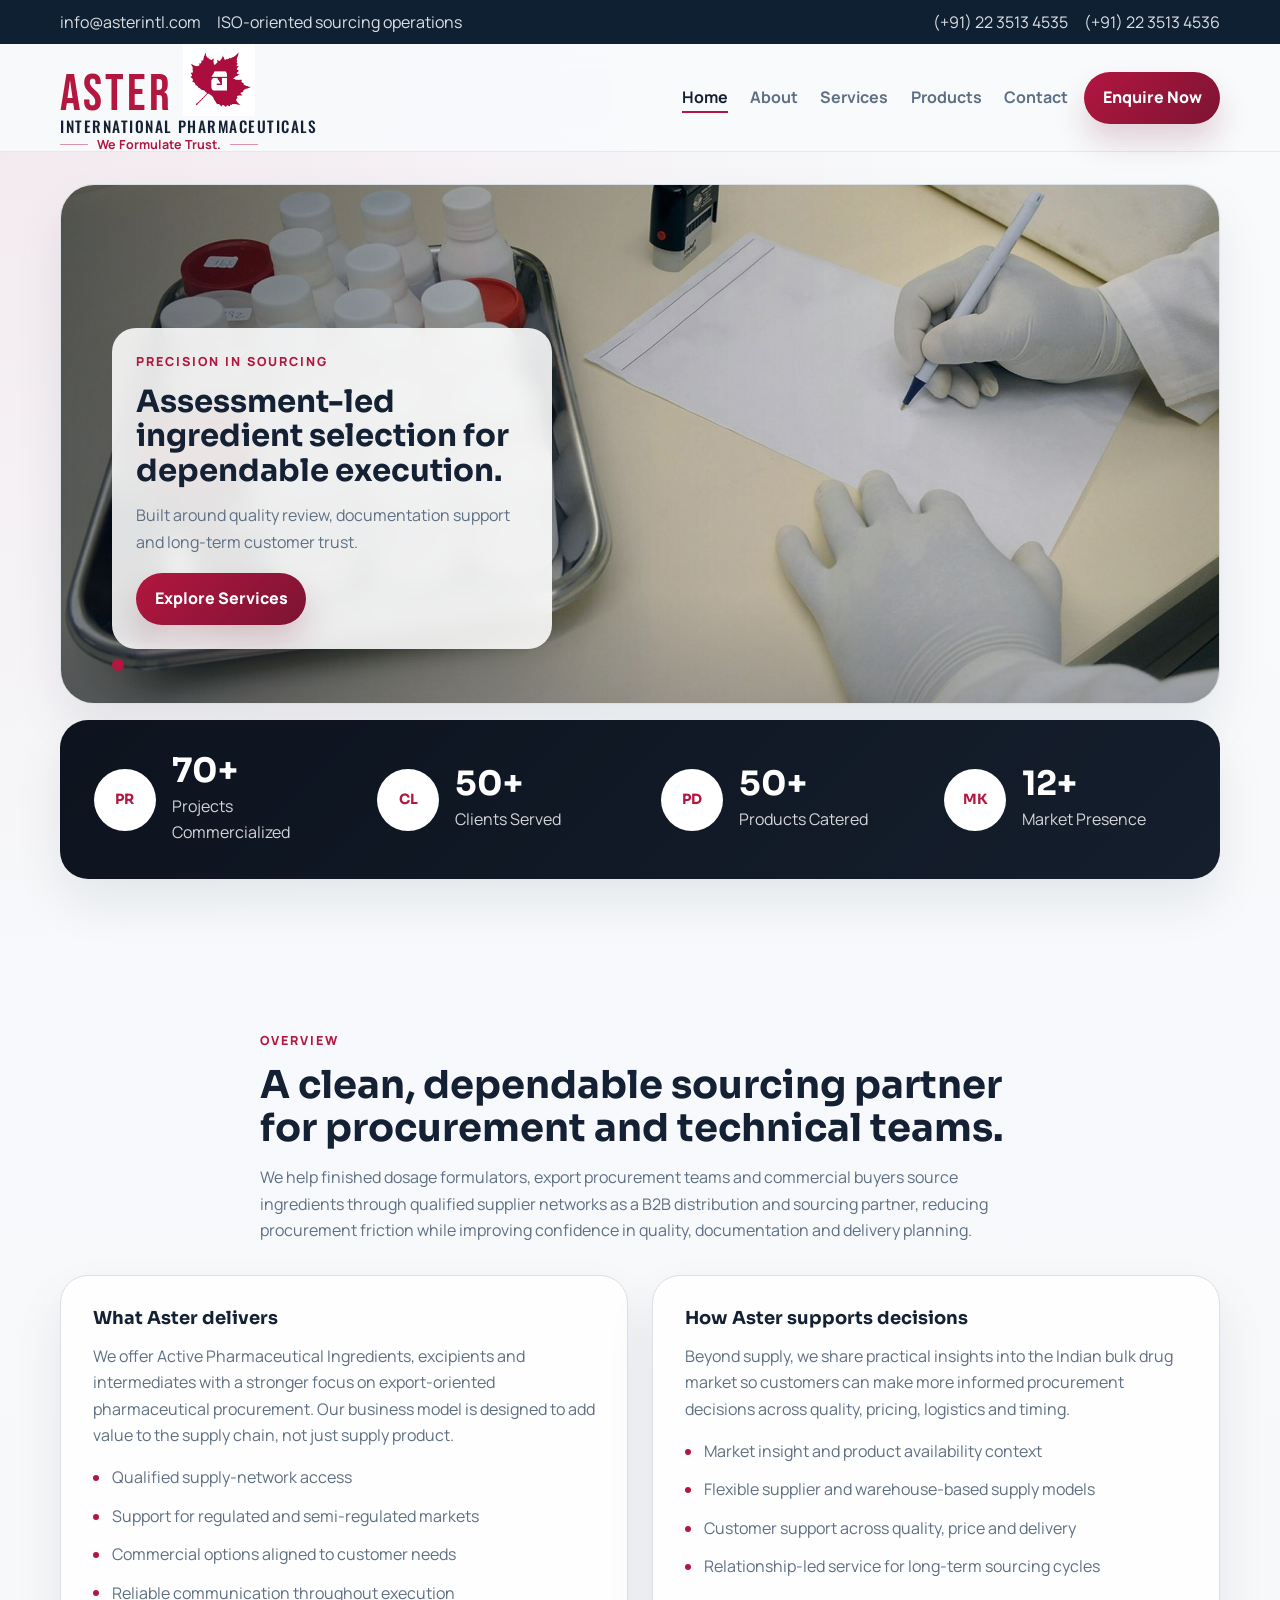
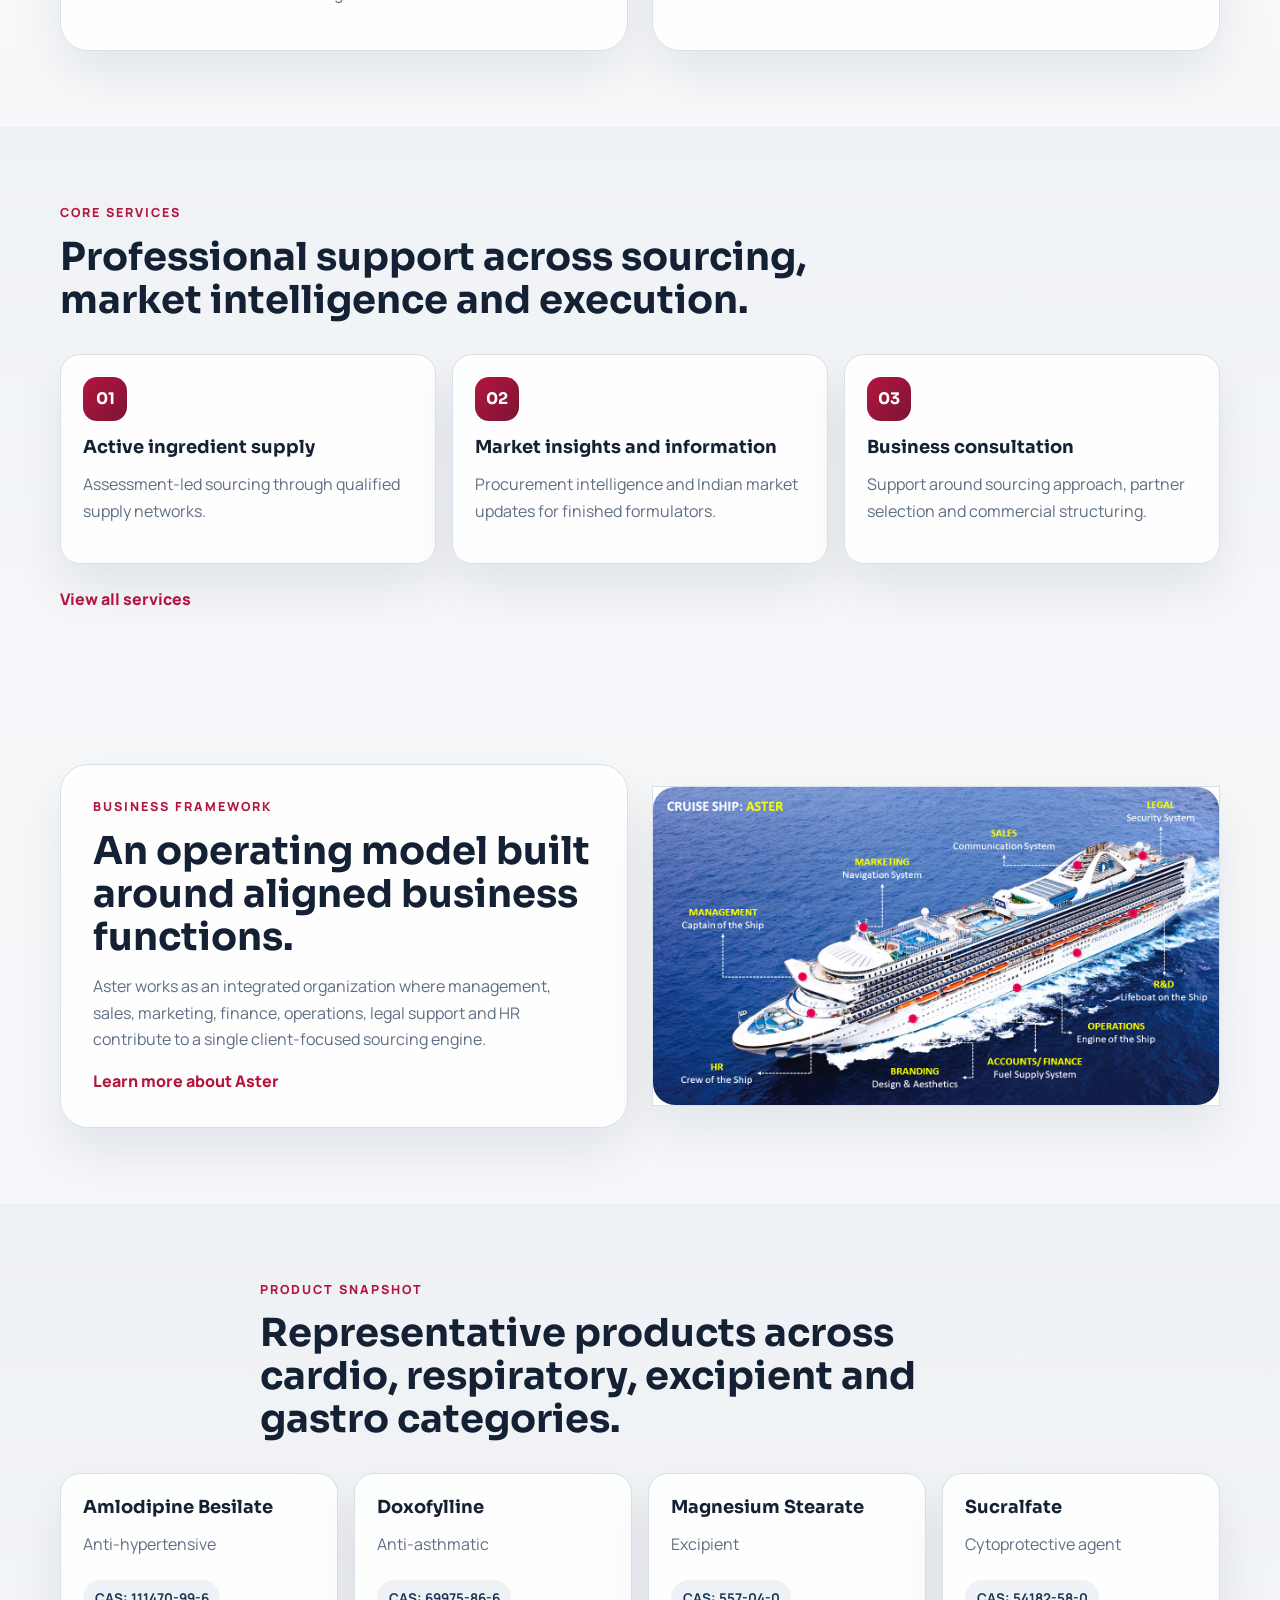
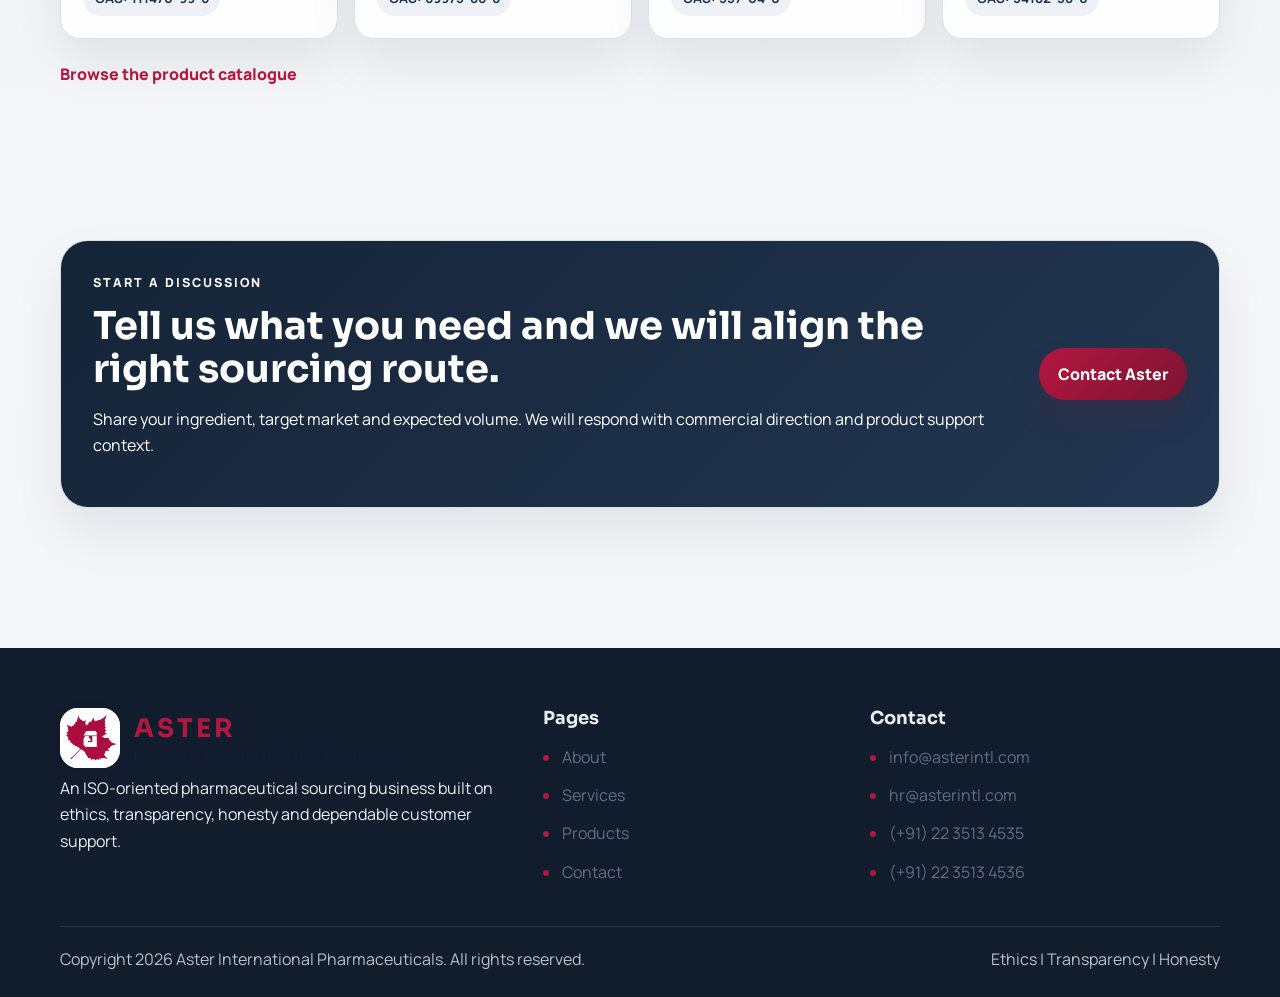
==== commit 3865ad47: "Add files via upload" ====
--- a/index.html
+++ b/index.html
@@ -11,7 +11,7 @@
   <link rel="preconnect" href="https://fonts.googleapis.com">
   <link rel="preconnect" href="https://fonts.gstatic.com" crossorigin>
   <link
-    href="https://fonts.googleapis.com/css2?family=Manrope:wght@400;500;600;700;800&family=Sora:wght@600;700&display=swap"
+    href="https://fonts.googleapis.com/css2?family=Bebas+Neue&family=Manrope:wght@400;500;600;700;800&family=Oswald:wght@400;500;600&family=Sora:wght@600;700&display=swap"
     rel="stylesheet"
   >
   <link rel="icon" type="image/png" href="assets/aster-logo.png">
@@ -33,11 +33,14 @@
 
   <header class="site-header">
     <div class="container nav-shell">
-      <a href="index.html" class="brand">
-        <img class="brand-logo" src="assets/aster-logo.png" alt="Aster International logo">
-        <span class="brand-text">
-          <strong>ASTER</strong>
-          <small>International Pharmaceuticals</small>
+      <a href="index.html" class="brand brand-header">
+        <span class="brand-header-lockup">
+          <span class="brand-wordmark-row">
+            <span class="brand-name">ASTER</span>
+            <img class="brand-logo brand-logo-header" src="assets/aster-logo.png" alt="Aster International logo">
+          </span>
+          <span class="brand-subtitle">International Pharmaceuticals</span>
+          <span class="brand-tagline">We Formulate Trust.</span>
         </span>
       </a>
       <button class="nav-toggle" aria-label="Toggle menu" aria-expanded="false">Menu</button>
@@ -58,36 +61,45 @@
     <section class="hero-slider-section">
       <div class="container">
         <div class="hero-slider reveal">
-          <article class="hero-slide active" style="background-image: linear-gradient(90deg, rgba(248, 241, 233, 0.96) 0%, rgba(248, 241, 233, 0.82) 34%, rgba(248, 241, 233, 0.18) 72%), url('assets/home-slide-partner.png');">
-            <div class="hero-slide-copy">
-              <p class="eyebrow">We Are Always Inspired To Be</p>
-              <h1>Your Most-Preferred Partner</h1>
-              <p class="lead">We are proud of our company vision, disciplined work ethics and long-term customer relationships.</p>
-              <div class="hero-actions">
-                <a href="about.html" class="button button-primary">More Details</a>
-              </div>
-            </div>
-          </article>
-
-          <article class="hero-slide" style="background-image: linear-gradient(90deg, rgba(240, 246, 250, 0.96) 0%, rgba(240, 246, 250, 0.86) 34%, rgba(240, 246, 250, 0.18) 72%), url('assets/home-slide-products.png');">
-            <div class="hero-slide-copy">
-              <p class="eyebrow">Explore Our Product Portfolio</p>
-              <h1>Active Ingredients and Excipients</h1>
-              <p class="lead">Regulatory accreditations available with compliant factories for global pharmaceutical supply programs.</p>
-              <div class="hero-actions">
-                <a href="products.html" class="button button-primary">More Details</a>
-              </div>
-            </div>
-          </article>
-
-          <article class="hero-slide" style="background-image: linear-gradient(90deg, rgba(240, 247, 249, 0.96) 0%, rgba(240, 247, 249, 0.84) 34%, rgba(240, 247, 249, 0.16) 72%), url('assets/home-slide-factories.png');">
-            <div class="hero-slide-copy">
-              <p class="eyebrow">Leveraging Our Expertise Through</p>
-              <h1>Manufacturing Factories</h1>
-              <p class="lead">Suitable for regulated as well as semi-regulated markets across the globe through structured sourcing alignment.</p>
-              <div class="hero-actions">
-                <a href="services.html" class="button button-primary">More Details</a>
-              </div>
+          <article class="hero-slide slide-partner active">
+            <img
+              class="hero-slide-image"
+              src="assets/hero-clean-1.jpg"
+              alt="Laboratory quality documentation and pharmaceutical samples"
+            >
+            <div class="hero-slide-panel">
+              <p class="eyebrow">Precision In Sourcing</p>
+              <h2>Assessment-led ingredient selection for dependable execution.</h2>
+              <p>Built around quality review, documentation support and long-term customer trust.</p>
+              <a href="services.html" class="button button-primary">Explore Services</a>
+            </div>
+          </article>
+
+          <article class="hero-slide slide-products">
+            <img
+              class="hero-slide-image"
+              src="assets/hero-clean-2.jpg"
+              alt="Scientist operating a microscope in a laboratory"
+            >
+            <div class="hero-slide-panel">
+              <p class="eyebrow">Active Ingredients and Excipients</p>
+              <h2>Product support aligned to research, quality and commercial relevance.</h2>
+              <p>Representative API and excipient coverage for formulation businesses and export buyers.</p>
+              <a href="products.html" class="button button-primary">View Products</a>
+            </div>
+          </article>
+
+          <article class="hero-slide slide-factories">
+            <img
+              class="hero-slide-image"
+              src="assets/hero-clean-3.jpg"
+              alt="Scientist working in a clean modern pharmaceutical lab"
+            >
+            <div class="hero-slide-panel">
+              <p class="eyebrow">Distribution Network</p>
+              <h2>Commercial support shaped around qualified supply networks and compliant sourcing routes.</h2>
+              <p>Suitable for regulated and semi-regulated market programs across global pharmaceutical supply chains.</p>
+              <a href="contact.html" class="button button-primary">Start Discussion</a>
             </div>
           </article>
 
@@ -141,8 +153,8 @@
         <h2>A clean, dependable sourcing partner for procurement and technical teams.</h2>
         <p>
           We help finished dosage formulators, export procurement teams and commercial buyers source
-          ingredients from validated manufacturing facilities while reducing procurement friction and
-          improving confidence in quality, documentation and delivery planning.
+          ingredients through qualified supplier networks as a B2B distribution and sourcing partner,
+          reducing procurement friction while improving confidence in quality, documentation and delivery planning.
         </p>
       </div>
 
@@ -155,7 +167,7 @@
             value to the supply chain, not just supply product.
           </p>
           <ul class="check-list">
-            <li>Validated manufacturing access</li>
+            <li>Qualified supply-network access</li>
             <li>Support for regulated and semi-regulated markets</li>
             <li>Commercial options aligned to customer needs</li>
             <li>Reliable communication throughout execution</li>
@@ -170,7 +182,7 @@
           </p>
           <ul class="check-list">
             <li>Market insight and product availability context</li>
-            <li>Factory-direct and warehouse-based supply models</li>
+            <li>Flexible supplier and warehouse-based supply models</li>
             <li>Customer support across quality, price and delivery</li>
             <li>Relationship-led service for long-term sourcing cycles</li>
           </ul>
@@ -188,7 +200,7 @@
           <article class="service-box reveal">
             <span class="service-number">01</span>
             <h3>Active ingredient supply</h3>
-            <p>Assessment-led sourcing through good and genuine manufacturing facilities.</p>
+            <p>Assessment-led sourcing through qualified supply networks.</p>
           </article>
           <article class="service-box reveal">
             <span class="service-number">02</span>
--- a/styles.css
+++ b/styles.css
@@ -103,6 +103,10 @@
   text-decoration: none;
 }
 
+.brand-header {
+  align-items: flex-start;
+}
+
 .brand-logo {
   width: 60px;
   height: 60px;
@@ -116,6 +120,63 @@
   display: flex;
   flex-direction: column;
   line-height: 1.1;
+}
+
+.brand-header-lockup {
+  display: flex;
+  flex-direction: column;
+  line-height: 1;
+}
+
+.brand-wordmark-row {
+  display: flex;
+  align-items: flex-end;
+  gap: 0.6rem;
+}
+
+.brand-name {
+  font-family: "Bebas Neue", sans-serif;
+  font-size: clamp(2.6rem, 4vw, 4.5rem);
+  line-height: 0.82;
+  letter-spacing: 0.06em;
+  color: var(--brand);
+}
+
+.brand-logo-header {
+  width: 72px;
+  height: 72px;
+  border-radius: 0;
+  background: transparent;
+  box-shadow: none;
+}
+
+.brand-subtitle {
+  margin-top: 0.2rem;
+  font-family: "Oswald", sans-serif;
+  font-size: 0.96rem;
+  font-weight: 500;
+  text-transform: uppercase;
+  letter-spacing: 0.1em;
+  color: var(--text);
+}
+
+.brand-tagline {
+  display: inline-flex;
+  align-items: center;
+  gap: 0.55rem;
+  margin-top: 0.25rem;
+  font-size: 0.78rem;
+  font-weight: 700;
+  color: var(--brand);
+}
+
+.brand-tagline::before,
+.brand-tagline::after {
+  content: "";
+  width: 28px;
+  height: 1px;
+  background: currentColor;
+  opacity: 0.45;
 }
 
 .brand-text strong {
@@ -223,39 +284,85 @@
 
 .hero-slider {
   position: relative;
-  min-height: 560px;
+  min-height: 520px;
   border-radius: 34px;
   overflow: hidden;
   border: 1px solid var(--line);
   box-shadow: var(--shadow);
-  background: #fff;
+  background: #f6f2ee;
 }
 
 .hero-slide {
   position: absolute;
   inset: 0;
-  display: flex;
-  align-items: center;
-  padding: 3.2rem;
-  background-size: cover;
-  background-position: center;
   opacity: 0;
   pointer-events: none;
   transition: opacity 0.6s ease;
 }
 
+.hero-slide::before {
+  content: "";
+  position: absolute;
+  inset: 0;
+  z-index: 1;
+  pointer-events: none;
+  background: linear-gradient(90deg, rgba(10, 18, 29, 0.56) 0%, rgba(10, 18, 29, 0.14) 48%, rgba(10, 18, 29, 0) 78%);
+}
+
+.hero-slide::after {
+  content: "";
+  position: absolute;
+  inset: auto 0 0 0;
+  height: 110px;
+  background: linear-gradient(180deg, rgba(20, 32, 51, 0), rgba(20, 32, 51, 0.18));
+  z-index: 1;
+  pointer-events: none;
+}
+
 .hero-slide.active {
   opacity: 1;
   pointer-events: auto;
 }
 
-.hero-slide-copy {
-  max-width: 560px;
-}
-
-.hero-slide-copy h1 {
-  max-width: 13ch;
-  font-size: clamp(2.4rem, 4.5vw, 4.2rem);
+.hero-slide-image {
+  display: block;
+  width: 100%;
+  height: 100%;
+  object-fit: cover;
+  object-position: center;
+}
+
+.slide-partner .hero-slide-image {
+  object-position: center center;
+}
+
+.slide-products .hero-slide-image {
+  object-position: center center;
+}
+
+.slide-factories .hero-slide-image {
+  object-position: center center;
+}
+
+.hero-slide-panel {
+  position: absolute;
+  left: 3.2rem;
+  bottom: 3.4rem;
+  z-index: 2;
+  max-width: 440px;
+  padding: 1.5rem;
+  border-radius: 24px;
+  background: rgba(255, 255, 255, 0.88);
+  box-shadow: var(--shadow);
+  backdrop-filter: blur(10px);
+}
+
+.hero-slide-panel h2 {
+  font-size: clamp(1.6rem, 2.4vw, 2.5rem);
+}
+
+.hero-slide-panel p:last-of-type {
+  margin-bottom: 1.1rem;
 }
 
 .hero-slider-nav {
@@ -827,6 +934,19 @@
 }
 
 @media (max-width: 1080px) {
+  .brand-name {
+    font-size: 3.3rem;
+  }
+
+  .brand-logo-header {
+    width: 62px;
+    height: 62px;
+  }
+
+  .brand-subtitle {
+    font-size: 0.84rem;
+  }
+
   .products-grid,
   .four-up {
     grid-template-columns: repeat(2, minmax(0, 1fr));
@@ -894,18 +1014,55 @@
     display: none;
   }
 
+  .brand-name {
+    font-size: 2.35rem;
+  }
+
+  .brand-logo-header {
+    width: 54px;
+    height: 54px;
+  }
+
+  .brand-subtitle {
+    font-size: 0.72rem;
+    letter-spacing: 0.08em;
+  }
+
+  .brand-tagline {
+    font-size: 0.68rem;
+    gap: 0.38rem;
+  }
+
+  .brand-tagline::before,
+  .brand-tagline::after {
+    width: 16px;
+  }
+
   .hero,
   .page-hero {
     padding-top: 4rem;
   }
 
   .hero-slider {
-    min-height: 520px;
-  }
-
-  .hero-slide {
-    padding: 2rem 1.4rem 4.5rem;
-    align-items: flex-start;
+    min-height: 320px;
+  }
+
+  .slide-partner .hero-slide-image,
+  .slide-products .hero-slide-image,
+  .slide-factories .hero-slide-image {
+    object-position: center center;
+  }
+
+  .hero-slide-panel {
+    left: 1.2rem;
+    right: 1.2rem;
+    bottom: 3.1rem;
+    max-width: none;
+    padding: 1.1rem;
+  }
+
+  .hero-slide-panel h2 {
+    font-size: 1.5rem;
   }
 
   .hero-slider-nav {
